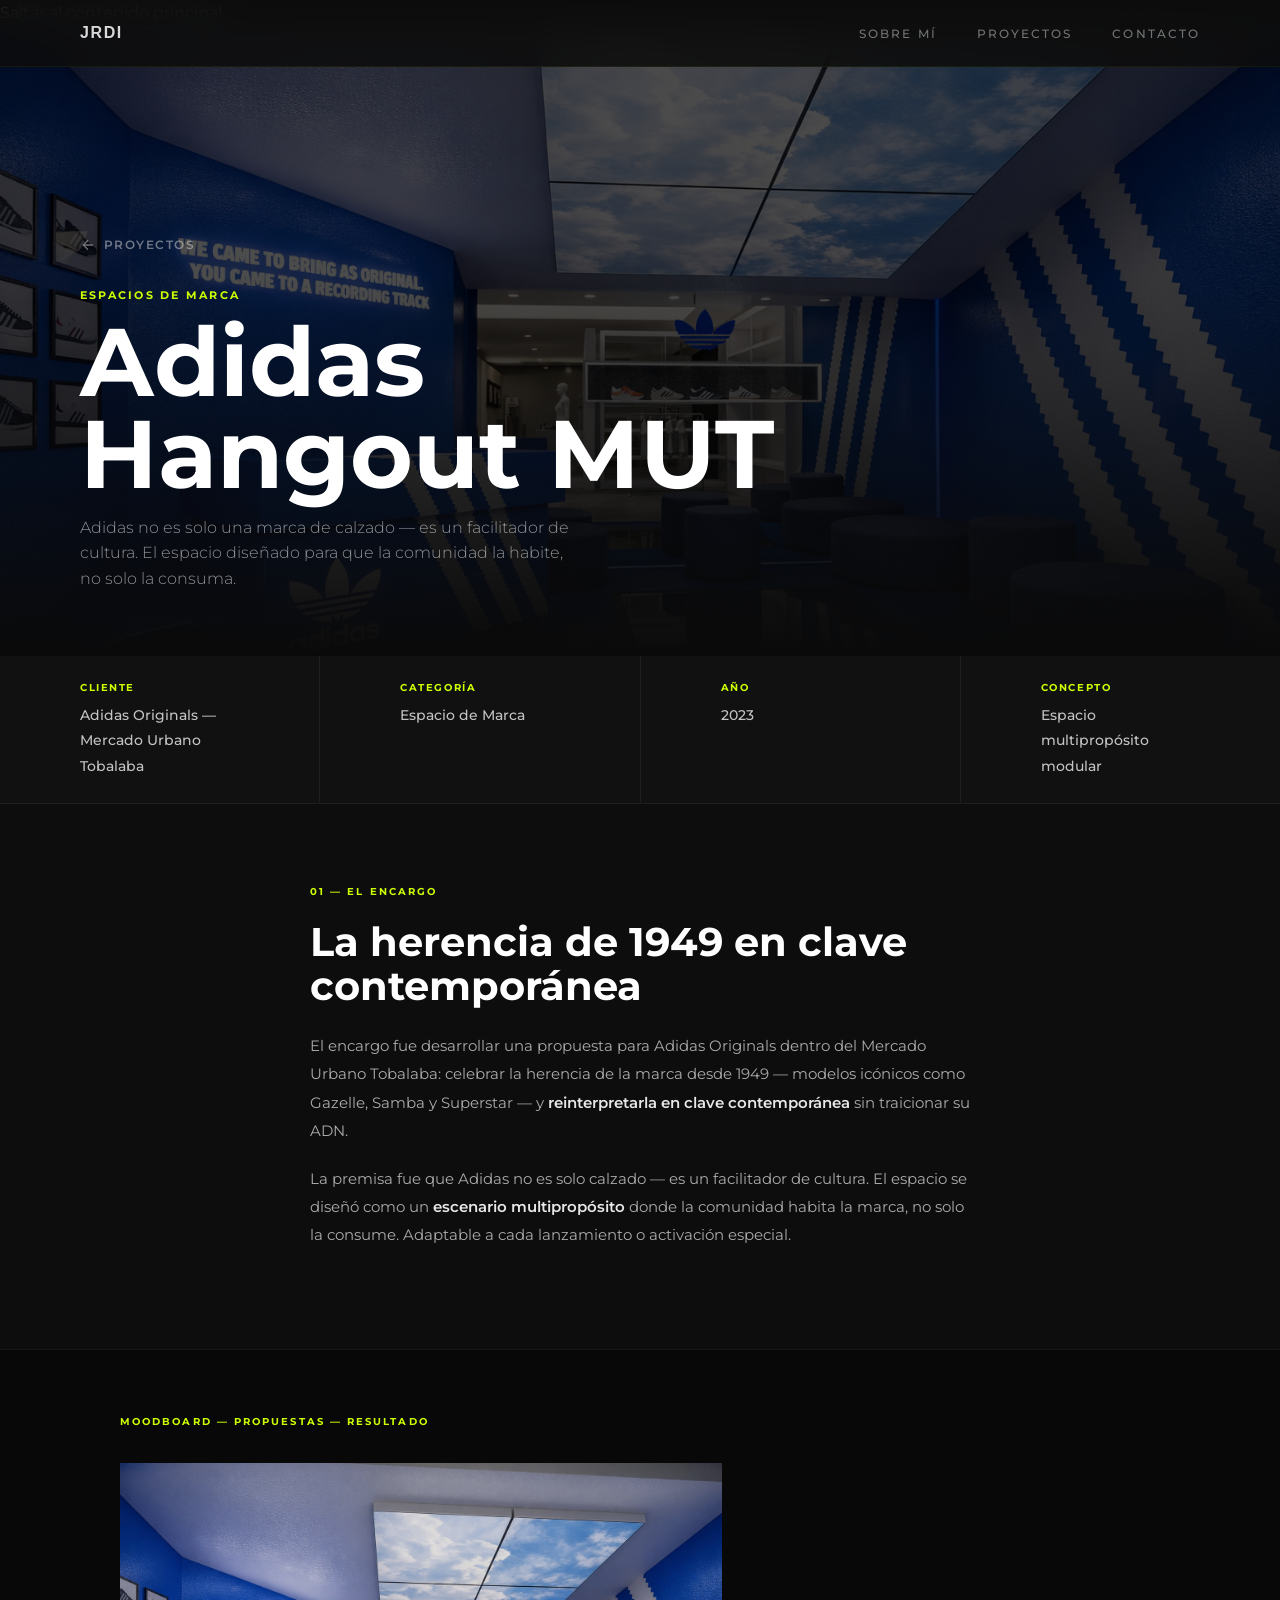
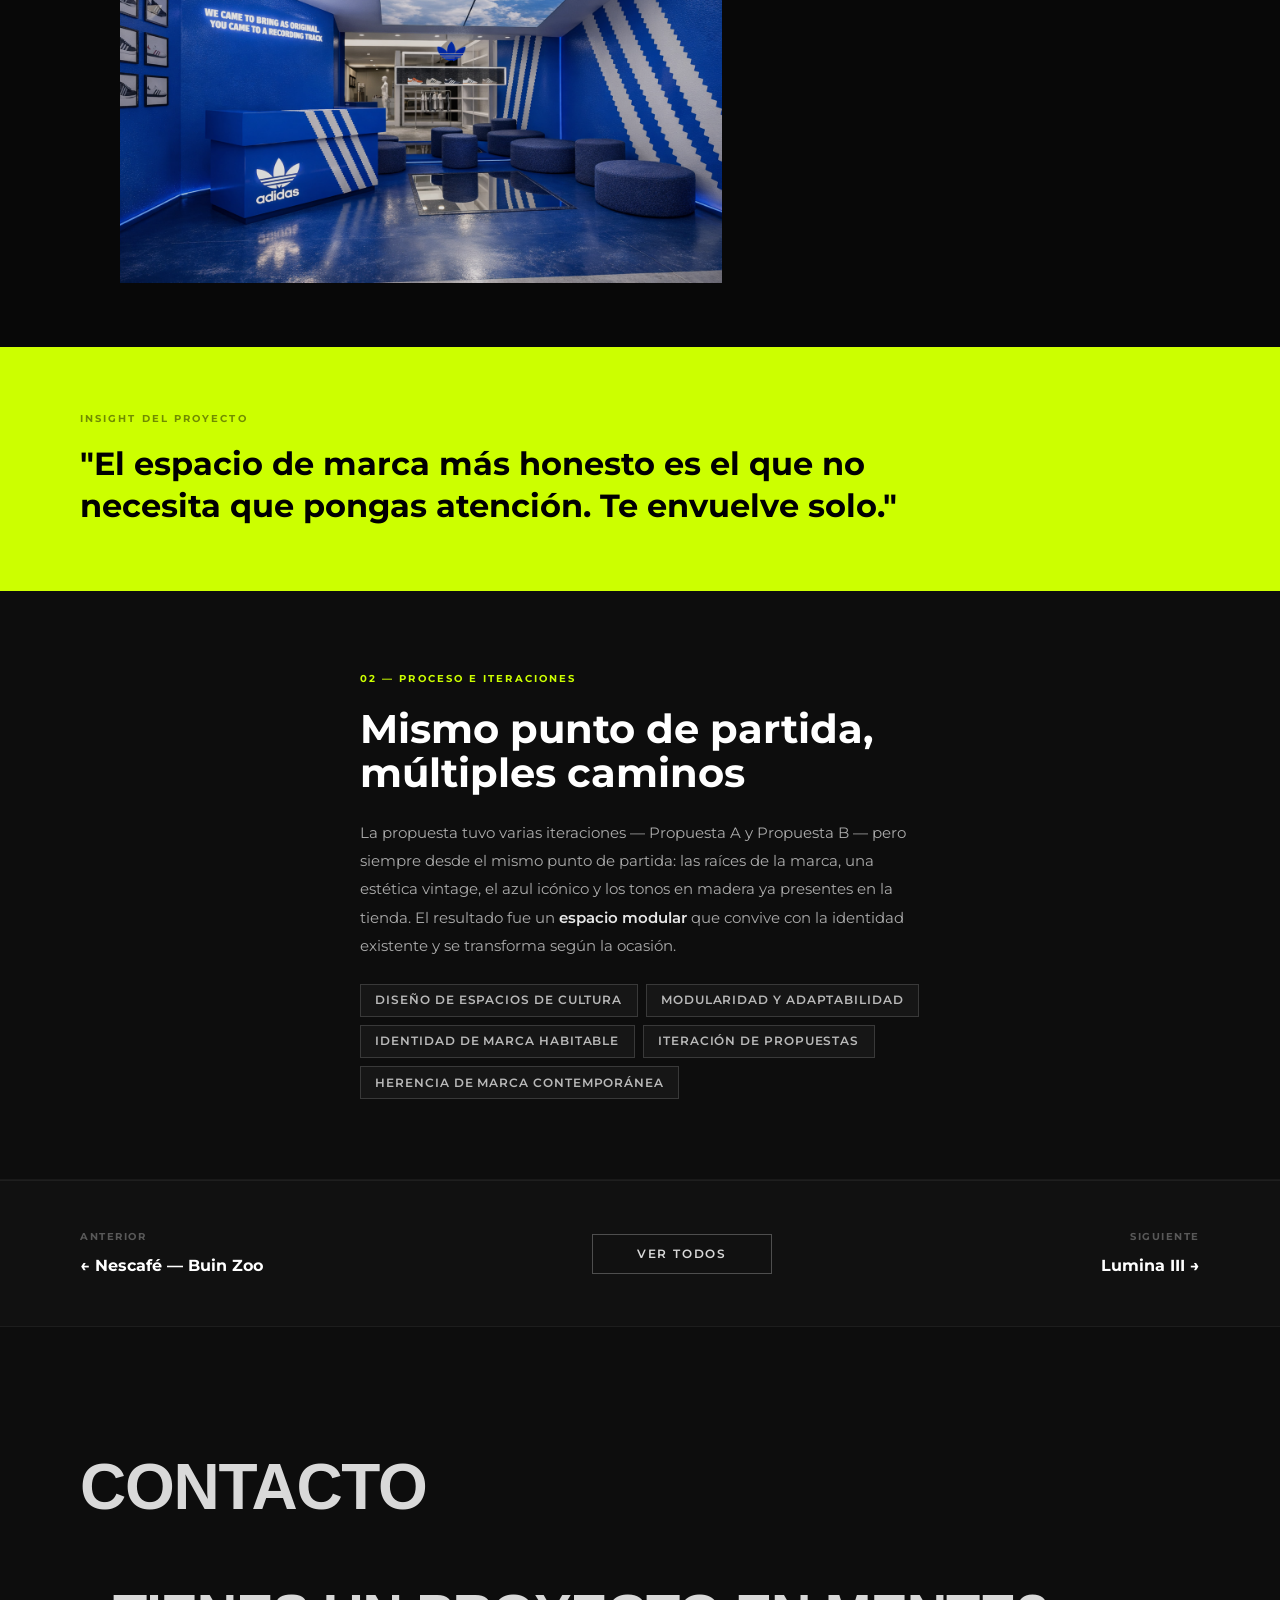
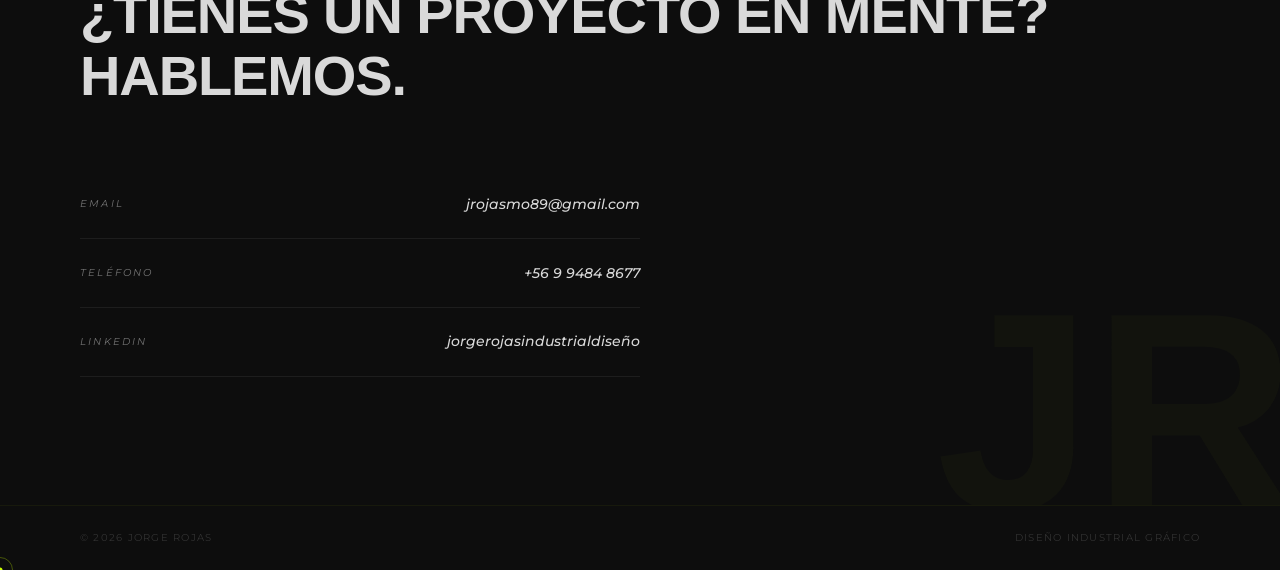
==== adidas-mut.html @ 70685f24 "Add files via upload" ====
<!DOCTYPE html>
<html lang="es">
<head>
  <meta charset="UTF-8" />
  <meta name="viewport" content="width=device-width, initial-scale=1.0" />
  <title>Adidas — Hangout MUT · Jorge Rojas</title>
  <meta name="description" content="Adidas Originals Hangout MUT: escenario multipropósito donde la comunidad habita la marca." />
  <link rel="preconnect" href="https://fonts.googleapis.com" />
  <link rel="preconnect" href="https://fonts.gstatic.com" crossorigin />
  <link href="https://fonts.googleapis.com/css2?family=Montserrat:ital,wght@0,300;0,400;0,500;0,600;0,700;1,300;1,400&display=swap" rel="stylesheet" />
  <link rel="stylesheet" href="style.css" />
  <style>
    .back-link {display:inline-flex;align-items:center;gap:.5rem;font-size:.75rem;font-weight:600;letter-spacing:.12em;text-transform:uppercase;color:rgba(217,217,217,0.5);text-decoration:none;transition:color .2s;}
    .back-link:hover{color:var(--neon);}
    .back-link svg{width:16px;height:16px;}
    .proj-hero{position:relative;min-height:70vh;display:flex;align-items:flex-end;overflow:hidden;background:#0a0a0a;}
    .proj-hero__bg{position:absolute;inset:0;background-image:url('img/adidas-mut.jpg');background-size:cover;background-position:center 35%;filter:brightness(.3);transform:scale(1.05);transition:transform 8s ease;}
    .proj-hero:hover .proj-hero__bg{transform:scale(1);}
    .proj-hero__overlay{position:absolute;inset:0;background:linear-gradient(to top,#0a0a0a 0%,transparent 60%);}
    .proj-hero__content{position:relative;z-index:2;padding:4rem var(--pad-x,1.5rem);max-width:900px;}
    .proj-hero__cat{font-size:.7rem;font-weight:700;letter-spacing:.2em;text-transform:uppercase;color:var(--neon);margin-bottom:.75rem;display:block;}
    .proj-hero__title{font-size:clamp(2.5rem,8vw,6rem);font-weight:700;line-height:.95;color:#fff;margin:0 0 1rem;}
    .proj-hero__sub{font-size:1rem;color:rgba(255,255,255,.55);font-weight:300;max-width:500px;line-height:1.6;}
    .proj-meta{background:#111;border-bottom:1px solid rgba(255,255,255,.06);}
    .proj-meta__inner{display:flex;flex-wrap:wrap;}
    .proj-meta__item{flex:1 1 160px;padding:1.5rem var(--pad-x,1.5rem);border-right:1px solid rgba(255,255,255,.06);}
    .proj-meta__item:last-child{border-right:none;}
    .proj-meta__lbl{font-size:.65rem;font-weight:700;letter-spacing:.15em;text-transform:uppercase;color:var(--neon);display:block;margin-bottom:.35rem;}
    .proj-meta__val{font-size:.85rem;color:rgba(255,255,255,.75);font-weight:500;}
    .proj-section{padding:5rem 0;border-bottom:1px solid rgba(255,255,255,.05);}
    .proj-section:last-child{border-bottom:none;}
    .proj-section__inner{max-width:1200px;margin:0 auto;padding:0 var(--pad-x,1.5rem);}
    .proj-section--split .proj-section__inner{display:grid;grid-template-columns:1fr 1fr;gap:4rem;align-items:start;}
    @media(max-width:768px){.proj-section--split .proj-section__inner{grid-template-columns:1fr;gap:2rem;}}
    .proj-section__label{font-size:.65rem;font-weight:700;letter-spacing:.2em;text-transform:uppercase;color:var(--neon);margin-bottom:1.25rem;display:block;}
    .proj-section__heading{font-size:clamp(1.5rem,4vw,2.5rem);font-weight:700;color:#fff;line-height:1.1;margin:0 0 1.5rem;}
    .proj-section__text{font-size:.95rem;color:rgba(255,255,255,.65);line-height:1.85;margin-bottom:1.25rem;}
    .proj-section__text strong{color:rgba(255,255,255,.9);font-weight:600;}
    .proj-gallery{padding:4rem 0;background:#080808;}
    .proj-gallery__inner{max-width:1200px;margin:0 auto;padding:0 var(--pad-x,1.5rem);}
    .gallery-grid{display:grid;grid-template-columns:repeat(12,1fr);gap:.75rem;margin-top:2rem;}
    .gallery-item{overflow:hidden;background:#111;}
    .gallery-item img{width:100%;height:100%;object-fit:cover;display:block;transition:transform .5s ease,filter .5s ease;filter:brightness(.88);}
    .gallery-item:hover img{transform:scale(1.04);filter:brightness(1);}
    .gallery-item--main{grid-column:span 7;min-height:420px;}
    .gallery-item--side{grid-column:span 5;min-height:420px;}
    .gallery-item--wide{grid-column:span 4;min-height:240px;}
    .gallery-item--med{grid-column:span 4;min-height:240px;}
    .gallery-item--sm{grid-column:span 4;min-height:240px;}
    @media(max-width:768px){.gallery-item--main,.gallery-item--side,.gallery-item--wide,.gallery-item--med,.gallery-item--sm{grid-column:span 12;min-height:220px;}}
    .caso-highlight{background:var(--neon);padding:4rem var(--pad-x,1.5rem);}
    .caso-highlight__inner{max-width:1200px;margin:0 auto;}
    .caso-highlight__label{font-size:.65rem;font-weight:700;letter-spacing:.2em;text-transform:uppercase;color:rgba(0,0,0,.45);margin-bottom:1rem;display:block;}
    .caso-highlight__quote{font-size:clamp(1.2rem,3vw,2rem);font-weight:700;color:#000;line-height:1.3;max-width:820px;margin:0;}
    .tools-grid{display:grid;grid-template-columns:repeat(auto-fit,minmax(200px,1fr));gap:1rem;margin-top:1.5rem;}
    .tool-item{display:flex;align-items:flex-start;gap:.75rem;padding:1rem;background:rgba(255,255,255,.03);border:1px solid rgba(255,255,255,.06);}
    .tool-item__dot{width:6px;height:6px;background:var(--neon);border-radius:50%;margin-top:.45rem;flex-shrink:0;}
    .tool-item__name{font-size:.8rem;font-weight:600;color:rgba(255,255,255,.8);margin-bottom:.2rem;}
    .tool-item__detail{font-size:.75rem;color:rgba(255,255,255,.4);}
    .learning-tags{display:flex;flex-wrap:wrap;gap:.5rem;margin-top:1.5rem;}
    .learning-tag{font-size:.72rem;font-weight:600;letter-spacing:.08em;text-transform:uppercase;padding:.4rem .9rem;border:1px solid rgba(255,255,255,.15);color:rgba(255,255,255,.7);background:rgba(255,255,255,.04);}
    .proj-nav{background:#111;border-top:1px solid rgba(255,255,255,.06);padding:3rem var(--pad-x,1.5rem);}
    .proj-nav__inner{max-width:1200px;margin:0 auto;display:flex;justify-content:space-between;align-items:center;flex-wrap:wrap;gap:1rem;}
    .proj-nav__label{font-size:.65rem;font-weight:700;letter-spacing:.15em;text-transform:uppercase;color:rgba(255,255,255,.3);margin-bottom:.4rem;display:block;}
    .proj-nav__link{font-size:1rem;font-weight:700;color:#fff;text-decoration:none;transition:color .2s;}
    .proj-nav__link:hover{color:var(--neon);}
    .reveal{opacity:0;transform:translateY(24px);transition:opacity .6s ease,transform .6s ease;}
    .reveal.visible{opacity:1;transform:none;}
  </style>
</head>
<body>
  <a class="skip-link" href="#main-content">Saltar al contenido principal</a>
  <nav class="nav" aria-label="Navegación principal">
    <a href="index.html" class="nav__logo" aria-label="Jorge Rojas — Inicio">JRDI</a>
    <ul class="nav__links" role="list">
      <li><a href="index.html#sobre">Sobre mí</a></li>
      <li><a href="index.html#proyectos">Proyectos</a></li>
      <li><a href="index.html#contacto">Contacto</a></li>
    </ul>
    <button class="nav__hamburger" aria-label="Abrir menú" aria-expanded="false" aria-controls="mobileMenu">
      <span aria-hidden="true"></span><span aria-hidden="true"></span><span aria-hidden="true"></span>
    </button>
  </nav>
  <div class="mobile-menu" id="mobileMenu" role="dialog" aria-label="Menú móvil" aria-hidden="true">
    <ul role="list">
      <li><a href="index.html#sobre">Sobre mí</a></li>
      <li><a href="index.html#proyectos">Proyectos</a></li>
      <li><a href="index.html#contacto">Contacto</a></li>
    </ul>
  </div>
  <main id="main-content">
    <section class="proj-hero" aria-label="Encabezado del proyecto">
      <div class="proj-hero__bg" aria-hidden="true"></div>
      <div class="proj-hero__overlay" aria-hidden="true"></div>
      <div class="proj-hero__content">
        <a href="index.html#proyectos" class="back-link" style="margin-bottom:2rem;display:inline-flex;">
          <svg viewBox="0 0 24 24" fill="none" stroke="currentColor" stroke-width="2"><path d="M19 12H5M12 5l-7 7 7 7"/></svg>
          Proyectos
        </a>
        <span class="proj-hero__cat">Espacios de Marca</span>
        <h1 class="proj-hero__title">Adidas<br/>Hangout MUT</h1>
        <p class="proj-hero__sub">Adidas no es solo una marca de calzado — es un facilitador de cultura. El espacio diseñado para que la comunidad la habite, no solo la consuma.</p>
      </div>
    </section>
    <div class="proj-meta" role="complementary">
      <div class="proj-meta__inner">
        <div class="proj-meta__item"><span class="proj-meta__lbl">Cliente</span><span class="proj-meta__val">Adidas Originals — Mercado Urbano Tobalaba</span></div>
        <div class="proj-meta__item"><span class="proj-meta__lbl">Categoría</span><span class="proj-meta__val">Espacio de Marca</span></div>
        <div class="proj-meta__item"><span class="proj-meta__lbl">Año</span><span class="proj-meta__val">2023</span></div>
        <div class="proj-meta__item"><span class="proj-meta__lbl">Concepto</span><span class="proj-meta__val">Espacio multipropósito modular</span></div>
      </div>
    </div>
    
  <section class="proj-section">
    <div class="proj-section__inner" style="max-width:820px">
      <span class="proj-section__label reveal">01 — El encargo</span>
      <h2 class="proj-section__heading reveal">La herencia de 1949 en clave contemporánea</h2>
      <p class="proj-section__text reveal">El encargo fue desarrollar una propuesta para Adidas Originals dentro del Mercado Urbano Tobalaba: celebrar la herencia de la marca desde 1949 — modelos icónicos como Gazelle, Samba y Superstar — y <strong>reinterpretarla en clave contemporánea</strong> sin traicionar su ADN.</p>
      <p class="proj-section__text reveal">La premisa fue que Adidas no es solo calzado — es un facilitador de cultura. El espacio se diseñó como un <strong>escenario multipropósito</strong> donde la comunidad habita la marca, no solo la consume. Adaptable a cada lanzamiento o activación especial.</p>
    </div>
  </section>
  <div class="proj-gallery">
    <div class="proj-gallery__inner">
      <span class="proj-section__label reveal">Moodboard — Propuestas — Resultado</span>
      <div class="gallery-grid">
        <div class="gallery-item gallery-item--main reveal"><img src="img/adidas-mut.jpg" alt="Adidas Hangout MUT terminado" loading="lazy"/></div>
        <div class="gallery-item gallery-item--side reveal"><img src="img/adidas-mut-2.jpg" alt="Propuesta A Adidas MUT" loading="lazy" onerror="this.closest('.gallery-item').style.display='none'"/></div>
        <div class="gallery-item gallery-item--wide reveal"><img src="img/adidas-mut-3.jpg" alt="Moodboard Adidas Originals 1949" loading="lazy" onerror="this.closest('.gallery-item').style.display='none'"/></div>
        <div class="gallery-item gallery-item--med reveal"><img src="img/adidas-mut-4.jpg" alt="Propuesta B Adidas MUT" loading="lazy" onerror="this.closest('.gallery-item').style.display='none'"/></div>
        <div class="gallery-item gallery-item--sm reveal"><img src="img/adidas-mut-5.jpg" alt="Detalle espacio Adidas MUT" loading="lazy" onerror="this.closest('.gallery-item').style.display='none'"/></div>
      </div>
    </div>
  </div>
  <div class="caso-highlight">
    <div class="caso-highlight__inner">
      <span class="caso-highlight__label">Insight del proyecto</span>
      <p class="caso-highlight__quote">"El espacio de marca más honesto es el que no necesita que pongas atención. Te envuelve solo."</p>
    </div>
  </div>
  <section class="proj-section">
    <div class="proj-section__inner" style="max-width:720px">
      <span class="proj-section__label reveal">02 — Proceso e iteraciones</span>
      <h2 class="proj-section__heading reveal">Mismo punto de partida, múltiples caminos</h2>
      <p class="proj-section__text reveal">La propuesta tuvo varias iteraciones — Propuesta A y Propuesta B — pero siempre desde el mismo punto de partida: las raíces de la marca, una estética vintage, el azul icónico y los tonos en madera ya presentes en la tienda. El resultado fue un <strong>espacio modular</strong> que convive con la identidad existente y se transforma según la ocasión.</p>
      <div class="learning-tags reveal" style="margin-top:1.5rem">
        <span class="learning-tag">Diseño de espacios de cultura</span>
        <span class="learning-tag">Modularidad y adaptabilidad</span>
        <span class="learning-tag">Identidad de marca habitable</span>
        <span class="learning-tag">Iteración de propuestas</span>
        <span class="learning-tag">Herencia de marca contemporánea</span>
      </div>
    </div>
  </section>
  
    <nav class="proj-nav" aria-label="Navegación entre proyectos">
      <div class="proj-nav__inner">
        <div><span class="proj-nav__label">Anterior</span><a href="nescafe.html" class="proj-nav__link">← Nescafé — Buin Zoo</a></div>
        <a href="index.html#proyectos" class="btn btn--outline" style="font-size:.75rem;padding:.6rem 1.4rem;letter-spacing:.15em">Ver todos</a>
        <div style="text-align:right"><span class="proj-nav__label">Siguiente</span><a href="lumina.html" class="proj-nav__link">Lumina III →</a></div>
      </div>
    </nav>
    <section class="contacto" id="contacto" aria-labelledby="contacto-titulo">
      <div class="container">
        <div class="section-header"><h2 class="section-title" id="contacto-titulo">Contacto</h2></div>
        <p class="contacto__invite reveal">¿Tienes un proyecto en mente?<br/>Hablemos.</p>
        <address class="contacto__links">
          <a href="mailto:jrojasmo89@gmail.com" class="contacto__link reveal"><span class="contacto__lbl">Email</span><span class="contacto__val">jrojasmo89@gmail.com</span></a>
          <a href="tel:+56994848677" class="contacto__link reveal"><span class="contacto__lbl">Teléfono</span><span class="contacto__val">+56 9 9484 8677</span></a>
          <a href="https://linkedin.com/in/jorgerojasindustrialdisenio" target="_blank" rel="noopener noreferrer" class="contacto__link reveal"><span class="contacto__lbl">LinkedIn</span><span class="contacto__val">jorgerojasindustrialdiseño</span></a>
        </address>
      </div>
      <div class="contacto__bg" aria-hidden="true">JR</div>
    </section>
  </main>
  <footer class="footer" role="contentinfo">
    <div class="container footer__inner"><span>© 2026 Jorge Rojas</span><span>Diseño Industrial Gráfico</span></div>
  </footer>
  <script src="main.js"></script>
  <script>
    const reveals = document.querySelectorAll('.reveal');
    const obs = new IntersectionObserver((entries) => {
      entries.forEach((e,i) => { if(e.isIntersecting){ setTimeout(()=>e.target.classList.add('visible'),i*60); obs.unobserve(e.target); } });
    }, {threshold:0.1});
    reveals.forEach(el=>obs.observe(el));
  </script>
</body>
</html>
---- style.css ----
@import url('https://fonts.googleapis.com/css2?family=Montserrat:ital,wght@0,300;0,400;0,500;0,600;0,700;1,300;1,400&display=swap');

:root {
  --negro:    #0d0d0d;
  --negro-2:  #141414;
  --negro-3:  #1a1a1a;
  --neon:     #CCFF00;
  --gris:     #D9D9D9;
  --gris-dim: rgba(217,217,217,0.5);
  --gris-off: rgba(217,217,217,0.08);
  --font-display: 'Clash Display', sans-serif;
  --font-script:  'Southera', cursive;
  --font-body:    'Montserrat', sans-serif;
  --max-w: 1280px;
  --pad-x: 80px;
  --ease:  cubic-bezier(0.16, 1, 0.3, 1);
}

*, *::before, *::after { box-sizing: border-box; margin: 0; padding: 0; }
html { scroll-behavior: smooth; }
body {
  background-color: var(--negro);
  background-image: url('img/bg-texture.png');
  background-attachment: fixed;
  background-size: cover;
  background-position: center;
  color: var(--gris);
  font-family: var(--font-body);
  overflow-x: hidden;
  line-height: 1.6;
}
a { color: inherit; text-decoration: none; }
ul { list-style: none; }
img { display: block; width: 100%; height: 100%; object-fit: cover; }

.neon { color: var(--neon); }

.container {
  max-width: var(--max-w);
  margin: 0 auto;
  padding: 0 var(--pad-x);
}

.section-title {
  font-family: var(--font-display);
  font-size: clamp(2.5rem, 5vw, 4rem);
  font-weight: 700;
  text-transform: uppercase;
  letter-spacing: -0.02em;
  line-height: 1;
  color: var(--gris);
}

.tag-num {
  display: block;
  font-size: 0.7rem;
  font-weight: 600;
  letter-spacing: 0.25em;
  text-transform: uppercase;
  color: var(--neon);
  margin-bottom: 0.75rem;
}

.section-header { margin-bottom: 4rem; }

/* =============================================
   NAV
============================================= */
.nav {
  position: fixed;
  top: 0; left: 0;
  width: 100%;
  z-index: 200;
  display: flex;
  align-items: center;
  justify-content: space-between;
  padding: 1.25rem var(--pad-x);
  background: rgba(13,13,13,0.88);
  backdrop-filter: blur(16px);
  border-bottom: 1px solid rgba(204,255,0,0.06);
}

.nav__logo {
  font-family: var(--font-display);
  font-size: 1rem;
  font-weight: 700;
  color: var(--gris);
  letter-spacing: 0.1em;
}

.nav__links {
  display: flex;
  gap: 2.5rem;
}

.nav__links a {
  font-size: 0.72rem;
  font-weight: 500;
  letter-spacing: 0.18em;
  text-transform: uppercase;
  color: var(--gris-dim);
  position: relative;
  transition: color 0.3s ease;
}

.nav__links a::after {
  content: '';
  position: absolute;
  bottom: -3px; left: 0;
  width: 0; height: 1px;
  background: var(--neon);
  transition: width 0.35s var(--ease);
}

.nav__links a:hover,
.nav__links a.active { color: var(--neon); }
.nav__links a:hover::after,
.nav__links a.active::after { width: 100%; }

.nav__hamburger {
  display: none;
  flex-direction: column;
  gap: 5px;
  background: none;
  border: none;
  cursor: pointer;
  padding: 4px;
}

.nav__hamburger span {
  display: block;
  width: 22px;
  height: 1.5px;
  background: var(--gris);
  transition: all 0.3s ease;
}

.nav__hamburger.open span:nth-child(1) { transform: rotate(45deg) translate(4.5px, 4.5px); }
.nav__hamburger.open span:nth-child(2) { opacity: 0; }
.nav__hamburger.open span:nth-child(3) { transform: rotate(-45deg) translate(4.5px, -4.5px); }

/* Mobile menu */
.mobile-menu {
  display: none;
  position: fixed;
  top: 56px; left: 0;
  width: 100%;
  background: rgba(13,13,13,0.97);
  z-index: 190;
  padding: 2rem var(--pad-x);
  border-bottom: 1px solid var(--gris-off);
  transform: translateY(-100%);
  opacity: 0;
  transition: transform 0.4s var(--ease), opacity 0.4s ease;
}

.mobile-menu.open {
  transform: translateY(0);
  opacity: 1;
}

.mobile-menu ul { display: flex; flex-direction: column; gap: 1.5rem; }
.mobile-menu a {
  font-size: 1.5rem;
  font-family: var(--font-display);
  font-weight: 700;
  text-transform: uppercase;
  letter-spacing: 0.05em;
  color: var(--gris);
  transition: color 0.2s ease;
}
.mobile-menu a:hover { color: var(--neon); }

/* =============================================
   HERO
============================================= */
.hero {
  position: relative;
  width: 100%;
  min-height: 100vh;
  display: flex;
  align-items: flex-end;
  overflow: hidden;
  background: var(--negro);
}

.hero__photo {
  position: absolute;
  top: 0; right: 0;
  width: 55%;
  height: 100%;
  z-index: 1;
}

.hero__photo img {
  width: 100%; height: 100%;
  object-fit: cover;
  object-position: center top;
  filter: grayscale(100%);
}

.hero__photo-overlay {
  position: absolute;
  top: 0; left: 0;
  width: 100%; height: 100%;
  z-index: 2;
  background:
    linear-gradient(to right, var(--negro) 28%, rgba(13,13,13,0.4) 65%, transparent 100%),
    linear-gradient(to top, var(--negro) 0%, transparent 35%);
}

.hero__content {
  position: relative;
  z-index: 3;
  width: 100%;
  padding: 140px var(--pad-x) 8rem;
}

.hero__titles { display: flex; flex-direction: column; gap: 0; margin-bottom: 3rem; }

.hero__line {
  font-family: var(--font-display);
  font-weight: 700;
  text-transform: uppercase;
  letter-spacing: -0.03em;
  line-height: 0.92;
  display: block;
}

.hero__line--neon {
  font-size: clamp(4.5rem, 12vw, 12rem);
  color: var(--neon);
  animation: fadeUp 0.9s var(--ease) 0.1s both;
}

.hero__line--gray {
  font-size: clamp(3rem, 8vw, 8rem);
  color: var(--gris);
  font-weight: 400;
  margin-bottom: 1.5rem;
  animation: fadeUp 0.9s var(--ease) 0.25s both;
}

.hero__cluster {
  display: flex;
  align-items: baseline;
  gap: 1.5rem;
  flex-wrap: wrap;
  animation: fadeUp 0.9s var(--ease) 0.4s both;
}

.hero__cluster--bottom { margin-top: 0.4rem; animation-delay: 0.5s; }

.hero__tag { line-height: 1; }
.hero__tag--sm  { font-family: var(--font-body); font-size: clamp(0.85rem, 1.4vw, 1.2rem); font-weight: 500; color: var(--gris); }
.hero__tag--lg  { font-family: var(--font-display); font-size: clamp(2.5rem, 5.5vw, 5.5rem); font-weight: 700; text-transform: uppercase; letter-spacing: -0.03em; }
.hero__tag--neon { color: var(--neon); }
.hero__tag--italic { font-family: var(--font-body); font-size: clamp(0.85rem, 1.4vw, 1.2rem); font-style: italic; font-weight: 300; color: var(--gris-dim); }
.hero__tag--md  { font-family: var(--font-body); font-size: clamp(0.85rem, 1.4vw, 1.2rem); font-weight: 400; color: var(--gris); }

.hero__actions {
  display: flex;
  gap: 1rem;
  margin-top: 3rem;
  animation: fadeUp 0.9s var(--ease) 0.65s both;
}

.btn {
  display: inline-flex;
  align-items: center;
  justify-content: center;
  padding: 0.9rem 2.5rem;
  font-family: var(--font-body);
  font-size: 0.72rem;
  font-weight: 600;
  letter-spacing: 0.2em;
  text-transform: uppercase;
  transition: all 0.3s var(--ease);
  min-width: 180px;
  cursor: pointer;
}

.btn--fill { background: var(--neon); color: var(--negro); border: 1px solid var(--neon); }
.btn--fill:hover { background: transparent; color: var(--neon); }
.btn--outline { background: transparent; color: var(--gris); border: 1px solid rgba(217,217,217,0.3); }
.btn--outline:hover { border-color: var(--neon); color: var(--neon); }

.hero__bio {
  position: absolute;
  bottom: 3rem; right: var(--pad-x);
  z-index: 3;
  text-align: right;
  font-size: 0.78rem;
  line-height: 1.7;
  color: var(--gris-dim);
  max-width: 210px;
  animation: fadeIn 1.2s var(--ease) 1s both;
}

.hero__bio strong { color: var(--neon); font-weight: 600; }

/* =============================================
   SOBRE MÍ
============================================= */
.sobre {
  padding: 8rem 0;
  border-top: 1px solid var(--gris-off);
}

/* Fila 50/50 */
.sobre__row {
  display: grid;
  grid-template-columns: 1fr 1fr;
  gap: 6rem;
  align-items: start;
}

.sobre__divider {
  height: 1px;
  background: var(--gris-off);
  margin: 5rem 0;
}

.sobre__heading {
  font-family: var(--font-display);
  font-size: clamp(1.6rem, 2.5vw, 2.2rem);
  font-weight: 700;
  text-transform: uppercase;
  letter-spacing: -0.01em;
  color: var(--gris);
  margin-bottom: 2rem;
  line-height: 1.05;
}

.sobre__text {
  font-size: 0.88rem;
  color: var(--gris-dim);
  line-height: 2;
  margin-bottom: 1rem;
}

.sobre__text strong { color: var(--gris); font-weight: 600; }

/* Exp list */
.exp-list { display: flex; flex-direction: column; }

.exp-item {
  display: flex;
  flex-direction: column;
  gap: 0.3rem;
  padding: 1.1rem 0;
  border-bottom: 1px solid var(--gris-off);
}

.exp-item:first-child { border-top: 1px solid var(--gris-off); }

.exp-period {
  font-size: 0.65rem;
  letter-spacing: 0.2em;
  text-transform: uppercase;
  color: var(--neon);
  font-weight: 600;
}

.exp-role {
  font-size: 0.9rem;
  color: var(--gris);
  font-weight: 500;
}

/* Steps */
.steps { display: flex; flex-direction: column; gap: 2px; }

.steps__row {
  display: flex;
  gap: 2px;
}

.step {
  flex: 1;
  display: flex;
  flex-direction: column;
  align-items: center;
  justify-content: center;
  gap: 0.5rem;
  padding: 1.5rem 1rem;
  border: 1px solid rgba(204,255,0,0.1);
  background: rgba(13,13,13,0.6);
  transition: border-color 0.3s ease, background 0.3s ease;
}

.step:hover { border-color: var(--neon); background: rgba(204,255,0,0.04); }

.step__num {
  font-family: var(--font-display);
  font-size: 2rem;
  font-weight: 700;
  color: var(--neon);
  line-height: 1;
}

.step__lbl {
  font-size: 0.6rem;
  letter-spacing: 0.18em;
  text-transform: uppercase;
  color: var(--gris-dim);
}

/* =============================================
   PROYECTOS
============================================= */
.proyectos {
  padding: 8rem 0 0;
  border-top: 1px solid var(--gris-off);
}

.cat-block {
  margin-top: 4rem;
  padding-bottom: 5rem;
  border-bottom: 1px solid rgba(255,255,255,0.03);
}

.cat-block--last { border-bottom: none; padding-bottom: 8rem; }

.cat-label { margin-bottom: 2rem; }

.cat-num {
  display: block;
  font-size: 0.62rem;
  letter-spacing: 0.25em;
  text-transform: uppercase;
  color: rgba(204,255,0,0.3);
  margin-bottom: 0.4rem;
}

.cat-title {
  font-family: var(--font-display);
  font-size: clamp(1.4rem, 2.5vw, 2.2rem);
  font-weight: 700;
  text-transform: uppercase;
  letter-spacing: -0.01em;
  color: var(--gris);
  margin-bottom: 0.5rem;
}

.cat-desc {
  font-size: 0.82rem;
  color: var(--gris-dim);
  max-width: 460px;
  line-height: 1.7;
}

/* Grillas full width con márgenes */
.proj-grid {
  display: grid;
  gap: 2px;
  padding: 0 var(--pad-x);
  max-width: var(--max-w);
  margin: 0 auto;
}

.proj-grid--3 { grid-template-columns: repeat(3, 1fr); }
.proj-grid--2 { grid-template-columns: repeat(2, 1fr); }

.proj-card {
  background: var(--negro-3);
  overflow: hidden;
  cursor: pointer;
  transition: background 0.3s ease;
}

.proj-card a {
  display: block;
  color: inherit;
  text-decoration: none;
}

.proj-card:hover { background: #202020; }
.proj-card:hover .proj-img img { transform: scale(1.05); }

.proj-img {
  width: 100%;
  aspect-ratio: 4/3;
  overflow: hidden;
  background: #1e1e1e;
  position: relative;
}

.proj-img--tall { aspect-ratio: 3/4; }

.proj-img img { transition: transform 0.7s var(--ease); }

.proj-img.no-img::after {
  content: '';
  position: absolute; inset: 0;
  background: linear-gradient(135deg, #181818 0%, #242424 100%);
}

.proj-info { padding: 1.25rem 1.5rem 1.75rem; }

.proj-marca {
  display: block;
  font-family: var(--font-display);
  font-size: 0.95rem;
  font-weight: 700;
  text-transform: uppercase;
  letter-spacing: 0.04em;
  color: var(--neon);
  margin-bottom: 0.4rem;
}

.proj-info p {
  font-size: 0.78rem;
  color: var(--gris-dim);
  line-height: 1.65;
}

/* =============================================
   CONTACTO
============================================= */
.contacto {
  position: relative;
  padding: 8rem 0;
  border-top: 1px solid var(--gris-off);
  overflow: hidden;
}

.contacto__invite {
  font-family: var(--font-display);
  font-size: clamp(2rem, 4.5vw, 3.5rem);
  font-weight: 700;
  text-transform: uppercase;
  letter-spacing: -0.02em;
  color: var(--gris);
  line-height: 1.1;
  margin-bottom: 4rem;
}

.contacto__links { display: flex; flex-direction: column; max-width: 560px; }

.contacto__link {
  display: flex;
  justify-content: space-between;
  align-items: center;
  padding: 1.4rem 0;
  border-bottom: 1px solid var(--gris-off);
  gap: 2rem;
  transition: padding-left 0.3s var(--ease);
}

.contacto__link:hover { padding-left: 0.75rem; }
.contacto__link:hover .contacto__val { color: var(--neon); }

.contacto__lbl {
  font-size: 0.62rem;
  letter-spacing: 0.22em;
  text-transform: uppercase;
  color: var(--gris-dim);
  min-width: 65px;
}

.contacto__val {
  font-size: 0.9rem;
  color: var(--gris);
  font-weight: 500;
  transition: color 0.3s ease;
}

.contacto__bg {
  position: absolute;
  bottom: -3rem; right: -1rem;
  font-family: var(--font-display);
  font-size: clamp(10rem, 22vw, 22rem);
  font-weight: 700;
  color: rgba(204,255,0,0.025);
  pointer-events: none;
  user-select: none;
  line-height: 1;
}

/* =============================================
   FOOTER
============================================= */
.footer {
  border-top: 1px solid rgba(204,255,0,0.05);
  padding: 1.5rem 0;
}

.footer__inner {
  display: flex;
  justify-content: space-between;
  align-items: center;
  font-size: 0.65rem;
  letter-spacing: 0.12em;
  text-transform: uppercase;
  color: rgba(217,217,217,0.18);
}

/* =============================================
   ANIMACIONES
============================================= */
@keyframes fadeUp {
  from { opacity: 0; transform: translateY(28px); }
  to   { opacity: 1; transform: translateY(0); }
}

@keyframes fadeIn {
  from { opacity: 0; }
  to   { opacity: 1; }
}

.reveal {
  opacity: 0;
  transform: translateY(30px);
  transition: opacity 0.8s var(--ease), transform 0.8s var(--ease);
}

.reveal.visible {
  opacity: 1;
  transform: translateY(0);
}
.reveal.visible {
  opacity: 1;
  transform: translateY(0);
}

/* =============================================
   ACCESIBILIDAD — FOCO VISIBLE (WCAG 2.4.7)
============================================= */
/* Resetea el outline por defecto del navegador */
*:focus { outline: none; }

/* Solo muestra foco cuando se navega por teclado (no en click) */
*:focus-visible {
  outline: 2px solid var(--neon);
  outline-offset: 4px;
  border-radius: 2px;
}

/* =============================================
   RESPONSIVE — TABLET (≤1024px)
============================================= */
/* =============================================
   RESPONSIVE — TABLET (≤1024px)
============================================= */
@media (max-width: 1024px) {
  :root { --pad-x: 48px; }

  .sobre__row { gap: 3.5rem; }
  .proj-grid--3 { grid-template-columns: repeat(2, 1fr); }
}

/* =============================================
   RESPONSIVE — MOBILE (≤768px)
============================================= */
@media (max-width: 768px) {
  :root { --pad-x: 24px; }

  /* Nav */
  .nav { padding: 1rem var(--pad-x); }
  .nav__links { display: none; }
  .nav__hamburger { display: flex; }
  .mobile-menu { display: block; }

  /* Hero */
  .hero__photo { width: 100%; opacity: 0.3; }
  .hero__photo-overlay {
    background: linear-gradient(to top, var(--negro) 25%, rgba(13,13,13,0.6) 100%);
  }

  .hero__content { padding: 120px var(--pad-x) 5rem; }

  .hero__line--neon { font-size: clamp(3.5rem, 16vw, 7rem); }
  .hero__line--gray { font-size: clamp(2.5rem, 11vw, 5rem); }
  .hero__tag--lg    { font-size: clamp(2rem, 9vw, 4rem); }

  .hero__actions { flex-direction: column; gap: 0.75rem; }
  .btn { min-width: 100%; }

  .hero__bio {
    position: static;
    text-align: left;
    margin-top: 2rem;
    max-width: 100%;
    animation: none;
    opacity: 1;
  }

  /* Sobre mí */
  .sobre__row { grid-template-columns: 1fr; gap: 3rem; }
  .sobre__divider { margin: 3rem 0; }

  /* Steps */
  .steps__row { gap: 2px; }
  .step { padding: 1.2rem 0.5rem; }
  .step__num { font-size: 1.5rem; }

  /* Proyectos */
  .proj-grid--3,
  .proj-grid--2 { grid-template-columns: 1fr; }

  .section-header { margin-bottom: 2.5rem; }

  /* Contacto */
  .contacto__link { flex-direction: column; align-items: flex-start; gap: 0.3rem; }
  .contacto__lbl { min-width: auto; }

  /* Footer */
  .footer__inner { flex-direction: column; gap: 0.4rem; text-align: center; }
}

/* =============================================
   RESPONSIVE — SMALL MOBILE (≤400px)
============================================= */
@media (max-width: 400px) {
  .hero__line--neon { font-size: 3rem; }
  .hero__line--gray { font-size: 2.2rem; }
  .sobre__heading   { font-size: 1.4rem; }
}
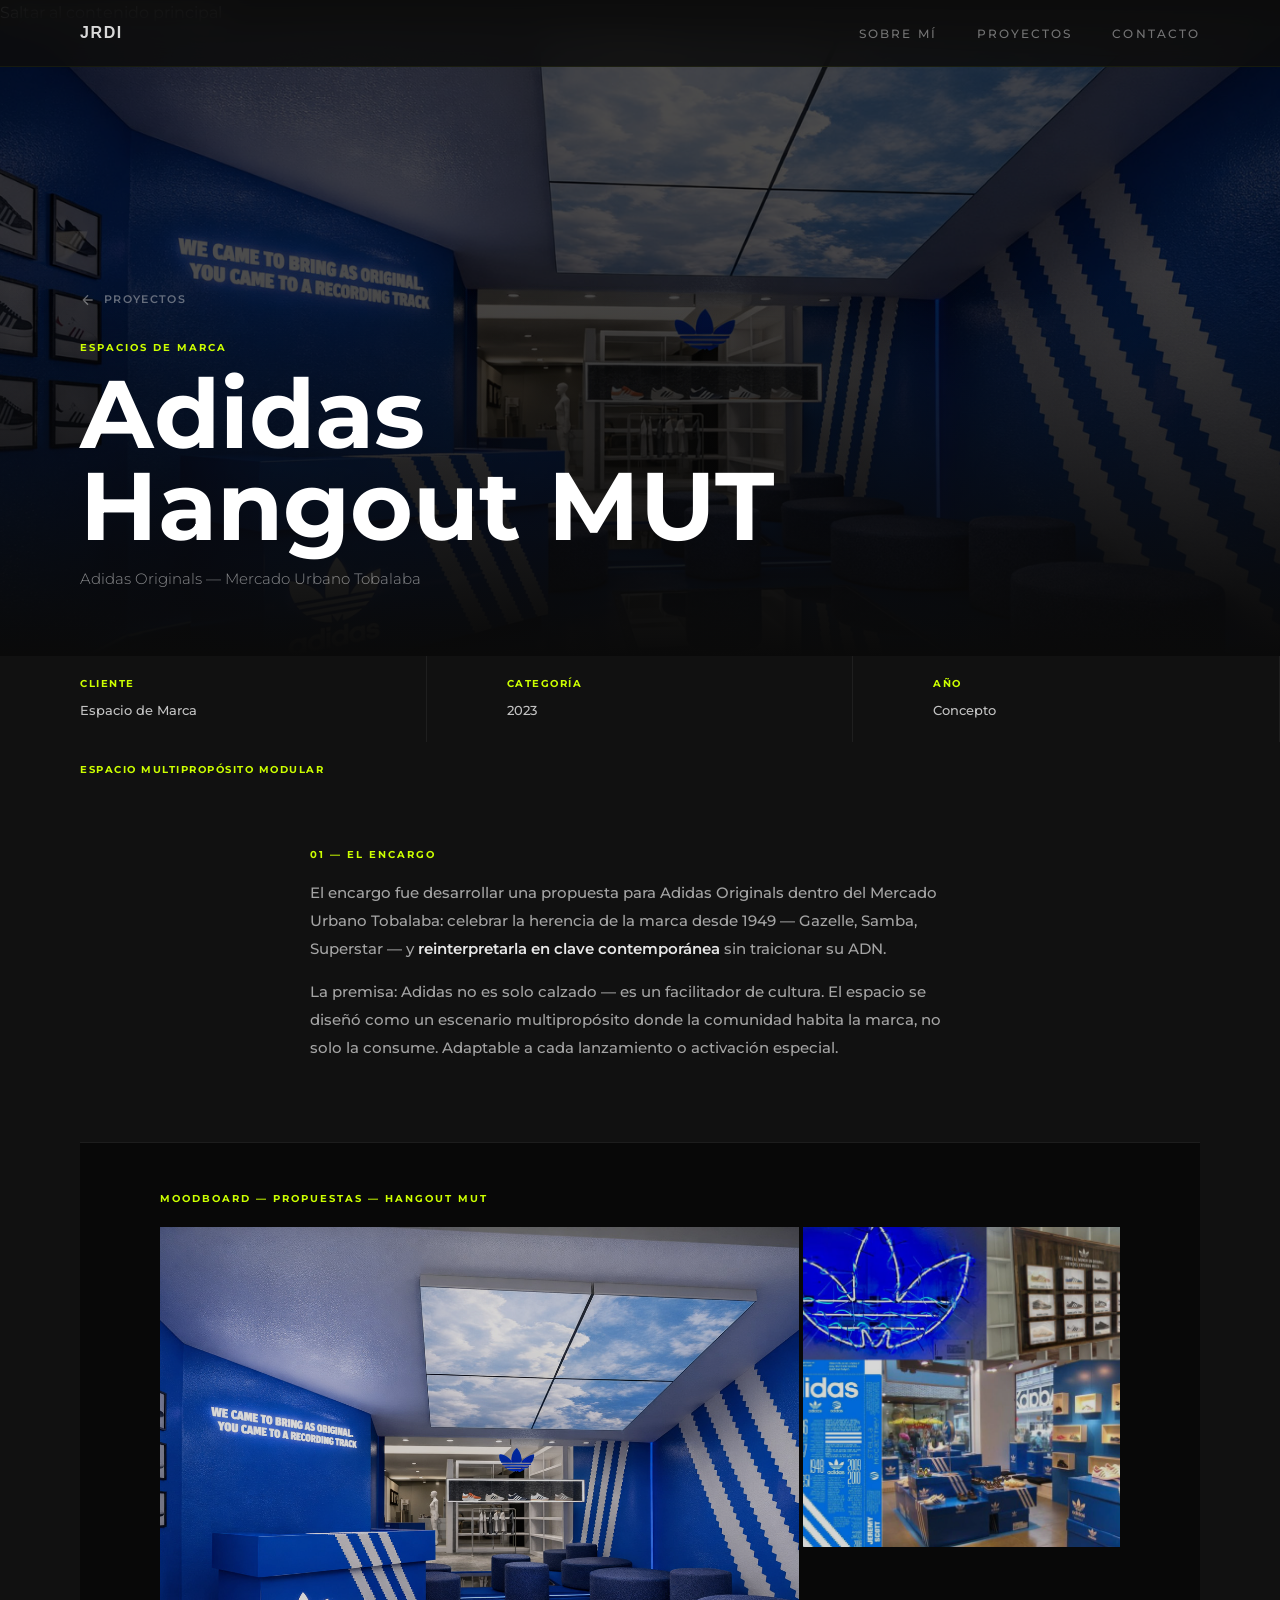
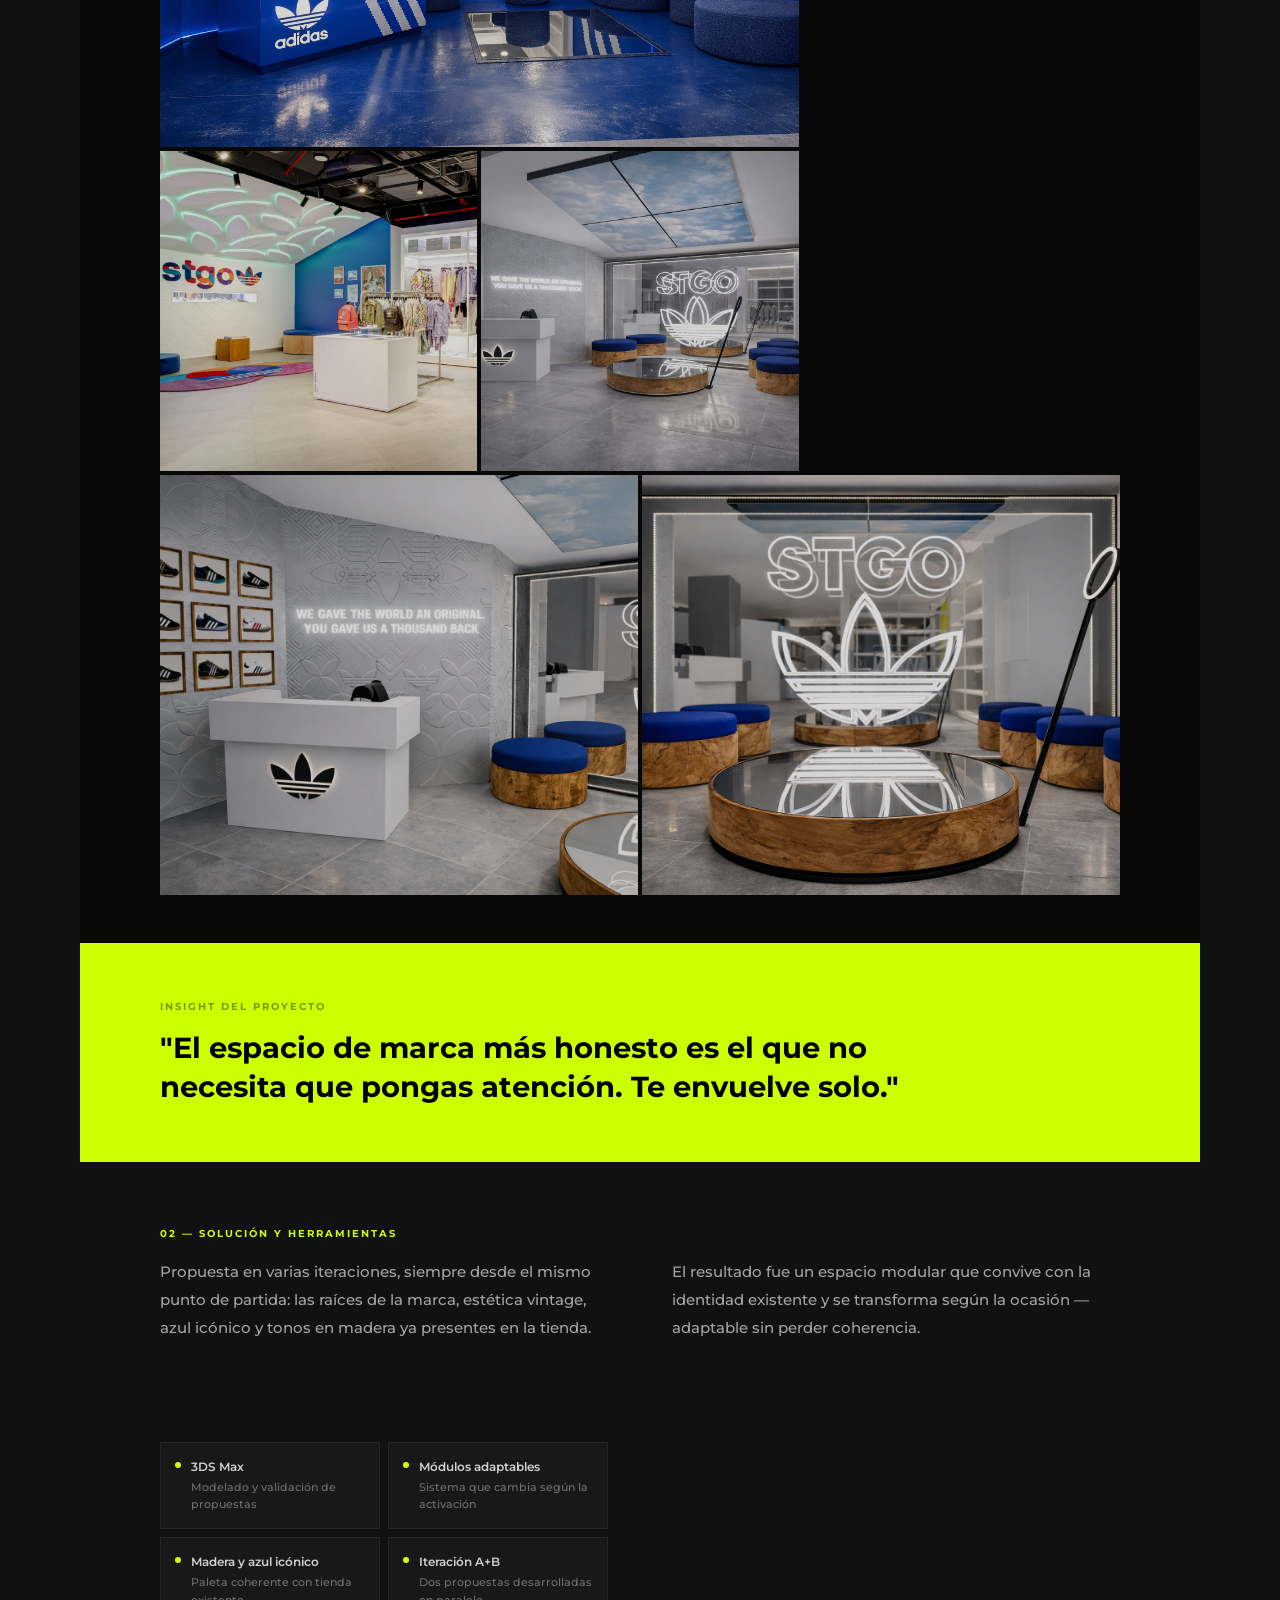
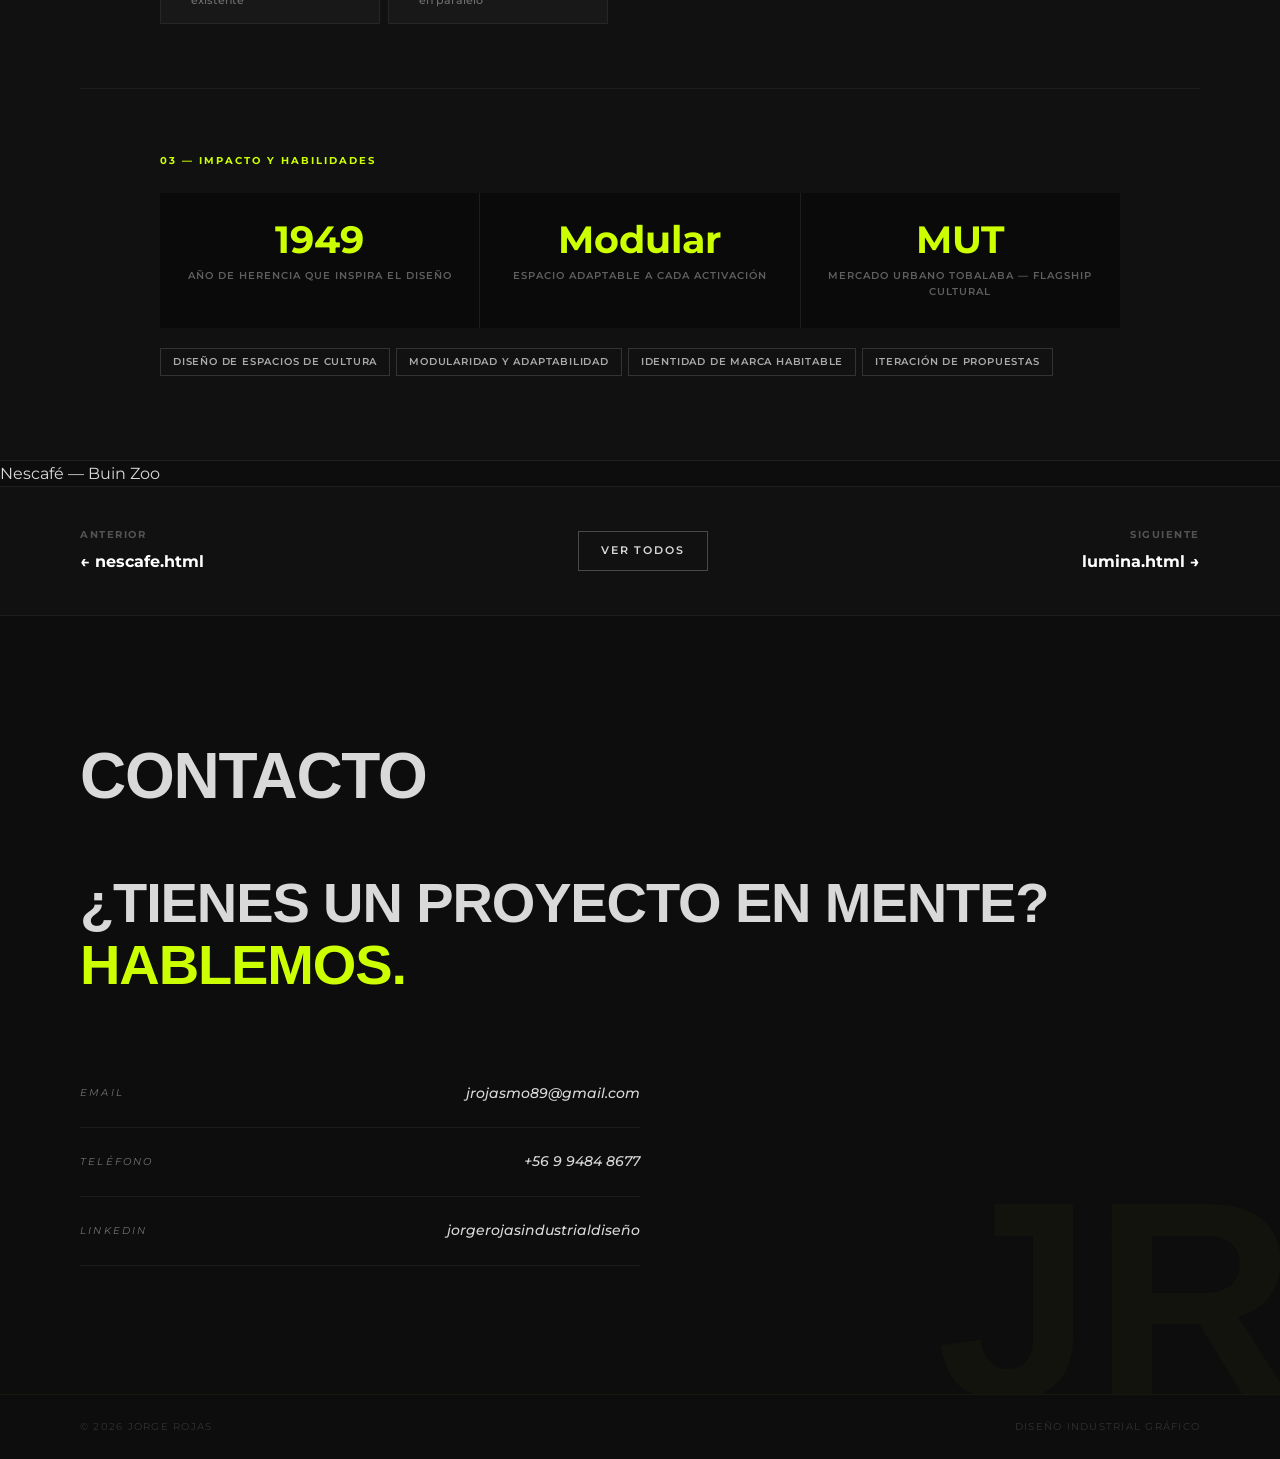
==== commit ea17fdfd: "Actualiza páginas de proyectos" ====
--- a/adidas-mut.html
+++ b/adidas-mut.html
@@ -1,72 +1,135 @@
 <!DOCTYPE html>
 <html lang="es">
 <head>
-  <meta charset="UTF-8" />
-  <meta name="viewport" content="width=device-width, initial-scale=1.0" />
+  <meta charset="UTF-8"/>
+  <meta name="viewport" content="width=device-width, initial-scale=1.0"/>
   <title>Adidas — Hangout MUT · Jorge Rojas</title>
-  <meta name="description" content="Adidas Originals Hangout MUT: escenario multipropósito donde la comunidad habita la marca." />
-  <link rel="preconnect" href="https://fonts.googleapis.com" />
-  <link rel="preconnect" href="https://fonts.gstatic.com" crossorigin />
-  <link href="https://fonts.googleapis.com/css2?family=Montserrat:ital,wght@0,300;0,400;0,500;0,600;0,700;1,300;1,400&display=swap" rel="stylesheet" />
-  <link rel="stylesheet" href="style.css" />
-  <style>
-    .back-link {display:inline-flex;align-items:center;gap:.5rem;font-size:.75rem;font-weight:600;letter-spacing:.12em;text-transform:uppercase;color:rgba(217,217,217,0.5);text-decoration:none;transition:color .2s;}
-    .back-link:hover{color:var(--neon);}
-    .back-link svg{width:16px;height:16px;}
-    .proj-hero{position:relative;min-height:70vh;display:flex;align-items:flex-end;overflow:hidden;background:#0a0a0a;}
-    .proj-hero__bg{position:absolute;inset:0;background-image:url('img/adidas-mut.jpg');background-size:cover;background-position:center 35%;filter:brightness(.3);transform:scale(1.05);transition:transform 8s ease;}
-    .proj-hero:hover .proj-hero__bg{transform:scale(1);}
-    .proj-hero__overlay{position:absolute;inset:0;background:linear-gradient(to top,#0a0a0a 0%,transparent 60%);}
-    .proj-hero__content{position:relative;z-index:2;padding:4rem var(--pad-x,1.5rem);max-width:900px;}
-    .proj-hero__cat{font-size:.7rem;font-weight:700;letter-spacing:.2em;text-transform:uppercase;color:var(--neon);margin-bottom:.75rem;display:block;}
-    .proj-hero__title{font-size:clamp(2.5rem,8vw,6rem);font-weight:700;line-height:.95;color:#fff;margin:0 0 1rem;}
-    .proj-hero__sub{font-size:1rem;color:rgba(255,255,255,.55);font-weight:300;max-width:500px;line-height:1.6;}
-    .proj-meta{background:#111;border-bottom:1px solid rgba(255,255,255,.06);}
-    .proj-meta__inner{display:flex;flex-wrap:wrap;}
-    .proj-meta__item{flex:1 1 160px;padding:1.5rem var(--pad-x,1.5rem);border-right:1px solid rgba(255,255,255,.06);}
-    .proj-meta__item:last-child{border-right:none;}
-    .proj-meta__lbl{font-size:.65rem;font-weight:700;letter-spacing:.15em;text-transform:uppercase;color:var(--neon);display:block;margin-bottom:.35rem;}
-    .proj-meta__val{font-size:.85rem;color:rgba(255,255,255,.75);font-weight:500;}
-    .proj-section{padding:5rem 0;border-bottom:1px solid rgba(255,255,255,.05);}
-    .proj-section:last-child{border-bottom:none;}
-    .proj-section__inner{max-width:1200px;margin:0 auto;padding:0 var(--pad-x,1.5rem);}
-    .proj-section--split .proj-section__inner{display:grid;grid-template-columns:1fr 1fr;gap:4rem;align-items:start;}
-    @media(max-width:768px){.proj-section--split .proj-section__inner{grid-template-columns:1fr;gap:2rem;}}
-    .proj-section__label{font-size:.65rem;font-weight:700;letter-spacing:.2em;text-transform:uppercase;color:var(--neon);margin-bottom:1.25rem;display:block;}
-    .proj-section__heading{font-size:clamp(1.5rem,4vw,2.5rem);font-weight:700;color:#fff;line-height:1.1;margin:0 0 1.5rem;}
-    .proj-section__text{font-size:.95rem;color:rgba(255,255,255,.65);line-height:1.85;margin-bottom:1.25rem;}
-    .proj-section__text strong{color:rgba(255,255,255,.9);font-weight:600;}
-    .proj-gallery{padding:4rem 0;background:#080808;}
-    .proj-gallery__inner{max-width:1200px;margin:0 auto;padding:0 var(--pad-x,1.5rem);}
-    .gallery-grid{display:grid;grid-template-columns:repeat(12,1fr);gap:.75rem;margin-top:2rem;}
-    .gallery-item{overflow:hidden;background:#111;}
-    .gallery-item img{width:100%;height:100%;object-fit:cover;display:block;transition:transform .5s ease,filter .5s ease;filter:brightness(.88);}
-    .gallery-item:hover img{transform:scale(1.04);filter:brightness(1);}
-    .gallery-item--main{grid-column:span 7;min-height:420px;}
-    .gallery-item--side{grid-column:span 5;min-height:420px;}
-    .gallery-item--wide{grid-column:span 4;min-height:240px;}
-    .gallery-item--med{grid-column:span 4;min-height:240px;}
-    .gallery-item--sm{grid-column:span 4;min-height:240px;}
-    @media(max-width:768px){.gallery-item--main,.gallery-item--side,.gallery-item--wide,.gallery-item--med,.gallery-item--sm{grid-column:span 12;min-height:220px;}}
-    .caso-highlight{background:var(--neon);padding:4rem var(--pad-x,1.5rem);}
-    .caso-highlight__inner{max-width:1200px;margin:0 auto;}
-    .caso-highlight__label{font-size:.65rem;font-weight:700;letter-spacing:.2em;text-transform:uppercase;color:rgba(0,0,0,.45);margin-bottom:1rem;display:block;}
-    .caso-highlight__quote{font-size:clamp(1.2rem,3vw,2rem);font-weight:700;color:#000;line-height:1.3;max-width:820px;margin:0;}
-    .tools-grid{display:grid;grid-template-columns:repeat(auto-fit,minmax(200px,1fr));gap:1rem;margin-top:1.5rem;}
-    .tool-item{display:flex;align-items:flex-start;gap:.75rem;padding:1rem;background:rgba(255,255,255,.03);border:1px solid rgba(255,255,255,.06);}
-    .tool-item__dot{width:6px;height:6px;background:var(--neon);border-radius:50%;margin-top:.45rem;flex-shrink:0;}
-    .tool-item__name{font-size:.8rem;font-weight:600;color:rgba(255,255,255,.8);margin-bottom:.2rem;}
-    .tool-item__detail{font-size:.75rem;color:rgba(255,255,255,.4);}
-    .learning-tags{display:flex;flex-wrap:wrap;gap:.5rem;margin-top:1.5rem;}
-    .learning-tag{font-size:.72rem;font-weight:600;letter-spacing:.08em;text-transform:uppercase;padding:.4rem .9rem;border:1px solid rgba(255,255,255,.15);color:rgba(255,255,255,.7);background:rgba(255,255,255,.04);}
-    .proj-nav{background:#111;border-top:1px solid rgba(255,255,255,.06);padding:3rem var(--pad-x,1.5rem);}
-    .proj-nav__inner{max-width:1200px;margin:0 auto;display:flex;justify-content:space-between;align-items:center;flex-wrap:wrap;gap:1rem;}
-    .proj-nav__label{font-size:.65rem;font-weight:700;letter-spacing:.15em;text-transform:uppercase;color:rgba(255,255,255,.3);margin-bottom:.4rem;display:block;}
-    .proj-nav__link{font-size:1rem;font-weight:700;color:#fff;text-decoration:none;transition:color .2s;}
-    .proj-nav__link:hover{color:var(--neon);}
-    .reveal{opacity:0;transform:translateY(24px);transition:opacity .6s ease,transform .6s ease;}
-    .reveal.visible{opacity:1;transform:none;}
-  </style>
+  <meta name="description" content="El espacio diseñado para que la comunidad habite la marca, no solo la consuma."/>
+  <link rel="preconnect" href="https://fonts.googleapis.com"/>
+  <link rel="preconnect" href="https://fonts.gstatic.com" crossorigin/>
+  <link href="https://fonts.googleapis.com/css2?family=Montserrat:ital,wght@0,300;0,400;0,500;0,600;0,700;1,300;1,400&display=swap" rel="stylesheet"/>
+  <link rel="stylesheet" href="style.css"/>
+  
+<style>
+/* ── RESET PARCIAL PARA PÁGINAS DE DETALLE ── */
+.pd-gallery-section { width: 100%; background: #080808; padding: 48px 0; }
+.pd-gallery-inner   { max-width: var(--max-w); margin: 0 auto; padding: 0 var(--pad-x); }
+.pd-gallery-label   { display: block; font-size: 10px; font-weight: 700; letter-spacing: .2em; text-transform: uppercase; color: #CCFF00; margin-bottom: 20px; }
+
+/* Grid principal de galería */
+.pd-grid { display: grid; gap: 4px; width: 100%; }
+
+/* Ítem de galería */
+.pd-img { overflow: hidden; background: #111; display: block; }
+.pd-img img { width: 100%; height: 100%; object-fit: cover; display: block; transition: transform .5s ease, filter .4s ease; filter: brightness(.85); }
+.pd-img:hover img { transform: scale(1.04); filter: brightness(1); }
+
+/* Alturas fijas por clase */
+.pd-h-xs  { height: 180px; }
+.pd-h-sm  { height: 240px; }
+.pd-h-md  { height: 320px; }
+.pd-h-lg  { height: 420px; }
+.pd-h-xl  { height: 520px; }
+.pd-h-xxl { height: 620px; }
+
+/* Secciones de contenido */
+.pd-section { padding: 64px 0; border-bottom: 1px solid rgba(255,255,255,.05); }
+.pd-section:last-of-type { border-bottom: none; }
+.pd-inner   { max-width: var(--max-w); margin: 0 auto; padding: 0 var(--pad-x); }
+.pd-inner--narrow { max-width: var(--max-w); margin: 0 auto; padding: 0 var(--pad-x); max-width: 820px !important; }
+
+.pd-label   { display: block; font-size: 10px; font-weight: 700; letter-spacing: .2em; text-transform: uppercase; color: #CCFF00; margin-bottom: 16px; }
+.pd-heading { font-size: clamp(1.6rem, 3.5vw, 2.6rem); font-weight: 700; color: #fff; line-height: 1.1; margin: 0 0 20px; }
+.pd-text    { font-size: 15px; color: rgba(255,255,255,.62); line-height: 1.85; margin-bottom: 16px; }
+.pd-text strong { color: rgba(255,255,255,.9); font-weight: 600; }
+
+/* Split 2 columnas */
+.pd-split { display: grid; grid-template-columns: 1fr 1fr; gap: 64px; align-items: start; }
+
+/* Challenges */
+.pd-challenges { display: grid; grid-template-columns: repeat(auto-fit, minmax(260px,1fr)); gap: 16px; margin-top: 24px; }
+.pd-challenge  { background: rgba(255,255,255,.03); border: 1px solid rgba(255,255,255,.07); border-top: 2px solid #CCFF00; padding: 24px; }
+.pd-ch-num   { font-size: 2rem; font-weight: 700; color: #CCFF00; opacity: .2; line-height: 1; margin-bottom: 12px; }
+.pd-ch-title { font-size: 11px; font-weight: 700; letter-spacing: .1em; text-transform: uppercase; color: #fff; margin-bottom: 10px; }
+.pd-ch-text  { font-size: 13px; color: rgba(255,255,255,.5); line-height: 1.7; }
+
+/* Tools */
+.pd-tools { display: grid; grid-template-columns: repeat(auto-fit, minmax(200px,1fr)); gap: 8px; margin-top: 20px; }
+.pd-tool  { display: flex; align-items: flex-start; gap: 10px; padding: 14px; background: rgba(255,255,255,.03); border: 1px solid rgba(255,255,255,.06); }
+.pd-tool-dot  { width: 6px; height: 6px; background: #CCFF00; border-radius: 50%; margin-top: 5px; flex-shrink: 0; }
+.pd-tool-name { font-size: 12px; font-weight: 600; color: rgba(255,255,255,.8); margin-bottom: 3px; }
+.pd-tool-desc { font-size: 11px; color: rgba(255,255,255,.38); }
+
+/* Métricas */
+.pd-metrics { display: grid; grid-template-columns: repeat(auto-fit, minmax(160px,1fr)); gap: 1px; background: rgba(255,255,255,.05); margin-top: 24px; }
+.pd-metric  { background: #0a0a0a; padding: 28px 20px; text-align: center; }
+.pd-metric-val { font-size: 2.4rem; font-weight: 700; color: #CCFF00; line-height: 1; margin-bottom: 8px; }
+.pd-metric-lbl { font-size: 10px; font-weight: 600; letter-spacing: .1em; text-transform: uppercase; color: rgba(255,255,255,.35); }
+
+/* Highlight neon */
+.pd-highlight { background: #CCFF00; padding: 56px var(--pad-x); }
+.pd-hl-inner  { max-width: var(--max-w); margin: 0 auto; }
+.pd-hl-label  { display: block; font-size: 10px; font-weight: 700; letter-spacing: .2em; text-transform: uppercase; color: rgba(0,0,0,.4); margin-bottom: 14px; }
+.pd-hl-quote  { font-size: clamp(1.1rem, 2.5vw, 1.8rem); font-weight: 700; color: #000; line-height: 1.35; max-width: 820px; margin: 0; }
+
+/* Tags */
+.pd-tags { display: flex; flex-wrap: wrap; gap: 6px; margin-top: 20px; }
+.pd-tag  { font-size: 10px; font-weight: 600; letter-spacing: .08em; text-transform: uppercase; padding: 5px 12px; border: 1px solid rgba(255,255,255,.14); color: rgba(255,255,255,.65); }
+
+/* Steps proceso */
+.pd-steps { margin-top: 24px; }
+.pd-step  { display: grid; grid-template-columns: 44px 1fr; gap: 20px; padding: 20px 0; border-bottom: 1px solid rgba(255,255,255,.05); }
+.pd-step:last-child { border-bottom: none; }
+.pd-step-num   { font-size: 1.6rem; font-weight: 700; color: #CCFF00; opacity: .2; line-height: 1; }
+.pd-step-title { font-size: 11px; font-weight: 700; letter-spacing: .1em; text-transform: uppercase; color: #fff; margin-bottom: 6px; }
+.pd-step-text  { font-size: 13px; color: rgba(255,255,255,.48); line-height: 1.7; }
+
+/* Proj Nav */
+.pd-proj-nav { background: #111; border-top: 1px solid rgba(255,255,255,.06); padding: 40px var(--pad-x); }
+.pd-nav-inner { max-width: var(--max-w); margin: 0 auto; display: flex; justify-content: space-between; align-items: center; flex-wrap: wrap; gap: 16px; }
+.pd-nav-lbl  { display: block; font-size: 10px; font-weight: 700; letter-spacing: .15em; text-transform: uppercase; color: rgba(255,255,255,.28); margin-bottom: 6px; }
+.pd-nav-link { font-size: 1rem; font-weight: 700; color: #fff; text-decoration: none; transition: color .2s; }
+.pd-nav-link:hover { color: #CCFF00; }
+.pd-all-btn  { display: inline-flex; align-items: center; padding: 10px 22px; font-size: 11px; font-weight: 600; letter-spacing: .18em; text-transform: uppercase; border: 1px solid rgba(217,217,217,.28); color: #D9D9D9; text-decoration: none; transition: all .3s; }
+.pd-all-btn:hover { border-color: #CCFF00; color: #CCFF00; }
+
+/* Hero page */
+.pd-hero { position: relative; min-height: 70vh; display: flex; align-items: flex-end; overflow: hidden; background: #0a0a0a; }
+.pd-hero-bg { position: absolute; inset: 0; background-size: cover; background-position: center 35%; filter: brightness(.3); transform: scale(1.05); transition: transform 8s ease; }
+.pd-hero:hover .pd-hero-bg { transform: scale(1); }
+.pd-hero-overlay { position: absolute; inset: 0; background: linear-gradient(to top, #0a0a0a 0%, transparent 60%); }
+.pd-hero-content { position: relative; z-index: 2; padding: 64px var(--pad-x); max-width: 900px; }
+.pd-back { display: inline-flex; align-items: center; gap: 8px; font-size: 11px; font-weight: 600; letter-spacing: .12em; text-transform: uppercase; color: rgba(217,217,217,.45); text-decoration: none; margin-bottom: 32px; transition: color .2s; }
+.pd-back:hover { color: #CCFF00; }
+.pd-back svg { width: 16px; height: 16px; }
+.pd-hero-cat   { display: block; font-size: 10px; font-weight: 700; letter-spacing: .2em; text-transform: uppercase; color: #CCFF00; margin-bottom: 12px; }
+.pd-hero-title { font-size: clamp(2.5rem, 8vw, 6rem); font-weight: 700; line-height: .95; color: #fff; margin: 0 0 16px; }
+.pd-hero-sub   { font-size: 15px; color: rgba(255,255,255,.52); font-weight: 300; max-width: 500px; line-height: 1.65; }
+
+/* Meta strip */
+.pd-meta { background: #111; border-bottom: 1px solid rgba(255,255,255,.06); }
+.pd-meta-inner { display: flex; flex-wrap: wrap; max-width: 100%; }
+.pd-meta-item  { flex: 1 1 160px; padding: 20px var(--pad-x); border-right: 1px solid rgba(255,255,255,.06); }
+.pd-meta-item:last-child { border-right: none; }
+.pd-meta-lbl { display: block; font-size: 10px; font-weight: 700; letter-spacing: .15em; text-transform: uppercase; color: #CCFF00; margin-bottom: 5px; }
+.pd-meta-val { font-size: 13px; color: rgba(255,255,255,.75); font-weight: 500; }
+
+/* Sección oscura alternativa */
+.pd-section--dark { background: #0d0d0d; }
+
+/* Responsive */
+@media (max-width: 1024px) {
+  .pd-gallery-inner, .pd-inner, .pd-highlight, .pd-proj-nav, .pd-hero-content, .pd-meta-item { padding-left: 48px; padding-right: 48px; }
+}
+@media (max-width: 768px) {
+  .pd-gallery-inner, .pd-inner, .pd-highlight, .pd-proj-nav, .pd-hero-content, .pd-meta-item { padding-left: 24px; padding-right: 24px; }
+  .pd-split { grid-template-columns: 1fr; gap: 32px; }
+  .pd-grid { grid-template-columns: 1fr 1fr !important; }
+  .pd-img { grid-column: span 1 !important; grid-row: span 1 !important; }
+  .pd-h-xs, .pd-h-sm, .pd-h-md, .pd-h-lg, .pd-h-xl, .pd-h-xxl { height: 180px; }
+  .pd-nav-inner { flex-direction: column; align-items: flex-start; gap: 20px; }
+}
+</style>
 </head>
 <body>
   <a class="skip-link" href="#main-content">Saltar al contenido principal</a>
@@ -81,7 +144,7 @@
       <span aria-hidden="true"></span><span aria-hidden="true"></span><span aria-hidden="true"></span>
     </button>
   </nav>
-  <div class="mobile-menu" id="mobileMenu" role="dialog" aria-label="Menú móvil" aria-hidden="true">
+  <div class="mobile-menu" id="mobileMenu" role="dialog" aria-hidden="true">
     <ul role="list">
       <li><a href="index.html#sobre">Sobre mí</a></li>
       <li><a href="index.html#proyectos">Proyectos</a></li>
@@ -89,80 +152,86 @@
     </ul>
   </div>
   <main id="main-content">
-    <section class="proj-hero" aria-label="Encabezado del proyecto">
-      <div class="proj-hero__bg" aria-hidden="true"></div>
-      <div class="proj-hero__overlay" aria-hidden="true"></div>
-      <div class="proj-hero__content">
-        <a href="index.html#proyectos" class="back-link" style="margin-bottom:2rem;display:inline-flex;">
+    <section class="pd-hero">
+      <div class="pd-hero-bg" style="background-image:url('img/adidas-mut.jpg')"></div>
+      <div class="pd-hero-overlay"></div>
+      <div class="pd-hero-content">
+        <a href="index.html#proyectos" class="pd-back">
           <svg viewBox="0 0 24 24" fill="none" stroke="currentColor" stroke-width="2"><path d="M19 12H5M12 5l-7 7 7 7"/></svg>
           Proyectos
         </a>
-        <span class="proj-hero__cat">Espacios de Marca</span>
-        <h1 class="proj-hero__title">Adidas<br/>Hangout MUT</h1>
-        <p class="proj-hero__sub">Adidas no es solo una marca de calzado — es un facilitador de cultura. El espacio diseñado para que la comunidad la habite, no solo la consuma.</p>
+        <span class="pd-hero-cat">Espacios de Marca</span>
+        <h1 class="pd-hero-title">Adidas<br/>Hangout MUT</h1>
+        <p class="pd-hero-sub">Adidas Originals — Mercado Urbano Tobalaba</p>
       </div>
     </section>
-    <div class="proj-meta" role="complementary">
-      <div class="proj-meta__inner">
-        <div class="proj-meta__item"><span class="proj-meta__lbl">Cliente</span><span class="proj-meta__val">Adidas Originals — Mercado Urbano Tobalaba</span></div>
-        <div class="proj-meta__item"><span class="proj-meta__lbl">Categoría</span><span class="proj-meta__val">Espacio de Marca</span></div>
-        <div class="proj-meta__item"><span class="proj-meta__lbl">Año</span><span class="proj-meta__val">2023</span></div>
-        <div class="proj-meta__item"><span class="proj-meta__lbl">Concepto</span><span class="proj-meta__val">Espacio multipropósito modular</span></div>
-      </div>
-    </div>
-    
-  <section class="proj-section">
-    <div class="proj-section__inner" style="max-width:820px">
-      <span class="proj-section__label reveal">01 — El encargo</span>
-      <h2 class="proj-section__heading reveal">La herencia de 1949 en clave contemporánea</h2>
-      <p class="proj-section__text reveal">El encargo fue desarrollar una propuesta para Adidas Originals dentro del Mercado Urbano Tobalaba: celebrar la herencia de la marca desde 1949 — modelos icónicos como Gazelle, Samba y Superstar — y <strong>reinterpretarla en clave contemporánea</strong> sin traicionar su ADN.</p>
-      <p class="proj-section__text reveal">La premisa fue que Adidas no es solo calzado — es un facilitador de cultura. El espacio se diseñó como un <strong>escenario multipropósito</strong> donde la comunidad habita la marca, no solo la consume. Adaptable a cada lanzamiento o activación especial.</p>
+    <div class="pd-meta">
+      <div class="pd-meta-inner">
+        <div class="pd-meta-item"><span class="pd-meta-lbl">Cliente</span><span class="pd-meta-val">Espacio de Marca</span></div>
+        <div class="pd-meta-item"><span class="pd-meta-lbl">Categoría</span><span class="pd-meta-val">2023</span></div>
+        <div class="pd-meta-item"><span class="pd-meta-lbl">Año</span><span class="pd-meta-val">Concepto</span></div>
+        <div class="pd-meta-item"><span class="pd-meta-lbl">Espacio multipropósito modular</span><span class="pd-meta-val">
+<section class="pd-section">
+    <div class="pd-inner" style="max-width:820px">
+      <span class="pd-label reveal">01 — El encargo</span>
+      
+      <p class="pd-text reveal">El encargo fue desarrollar una propuesta para Adidas Originals dentro del Mercado Urbano Tobalaba: celebrar la herencia de la marca desde 1949 — Gazelle, Samba, Superstar — y <strong>reinterpretarla en clave contemporánea</strong> sin traicionar su ADN.</p><p class="pd-text reveal">La premisa: Adidas no es solo calzado — es un facilitador de cultura. El espacio se diseñó como un escenario multipropósito donde la comunidad habita la marca, no solo la consume. Adaptable a cada lanzamiento o activación especial.</p>
     </div>
   </section>
-  <div class="proj-gallery">
-    <div class="proj-gallery__inner">
-      <span class="proj-section__label reveal">Moodboard — Propuestas — Resultado</span>
-      <div class="gallery-grid">
-        <div class="gallery-item gallery-item--main reveal"><img src="img/adidas-mut.jpg" alt="Adidas Hangout MUT terminado" loading="lazy"/></div>
-        <div class="gallery-item gallery-item--side reveal"><img src="img/adidas-mut-2.jpg" alt="Propuesta A Adidas MUT" loading="lazy" onerror="this.closest('.gallery-item').style.display='none'"/></div>
-        <div class="gallery-item gallery-item--wide reveal"><img src="img/adidas-mut-3.jpg" alt="Moodboard Adidas Originals 1949" loading="lazy" onerror="this.closest('.gallery-item').style.display='none'"/></div>
-        <div class="gallery-item gallery-item--med reveal"><img src="img/adidas-mut-4.jpg" alt="Propuesta B Adidas MUT" loading="lazy" onerror="this.closest('.gallery-item').style.display='none'"/></div>
-        <div class="gallery-item gallery-item--sm reveal"><img src="img/adidas-mut-5.jpg" alt="Detalle espacio Adidas MUT" loading="lazy" onerror="this.closest('.gallery-item').style.display='none'"/></div>
+<div class="pd-gallery-section">
+    <div class="pd-gallery-inner">
+      <span class="pd-gallery-label">Moodboard — Propuestas — Hangout MUT</span>
+      <div class="pd-grid reveal" style="grid-template-columns:repeat(12,1fr)">
+        <a class="pd-img pd-h-xl reveal" href="img/adidas-mut.jpg" target="_blank" rel="noopener" style="grid-column:span 8">
+      <img src="img/adidas-mut.jpg" alt="Adidas Hangout MUT terminado" loading="lazy"/>
+    </a><a class="pd-img pd-h-md reveal" href="img/adidas-mut-moodboard.jpg" target="_blank" rel="noopener" style="grid-column:span 4">
+      <img src="img/adidas-mut-moodboard.jpg" alt="Moodboard Adidas Originals 1949" loading="lazy"/>
+    </a><a class="pd-img pd-h-md reveal" href="img/adidas-mut 3.jpg" target="_blank" rel="noopener" style="grid-column:span 4">
+      <img src="img/adidas-mut 3.jpg" alt="Propuesta B — escenario azul icónico" loading="lazy"/>
+    </a><a class="pd-img pd-h-md reveal" href="img/adidas-mut-4.jpg" target="_blank" rel="noopener" style="grid-column:span 4">
+      <img src="img/adidas-mut-4.jpg" alt="Propuesta A — espacio modular STGO" loading="lazy"/>
+    </a><a class="pd-img pd-h-lg reveal" href="img/adidas-mut-5.jpg" target="_blank" rel="noopener" style="grid-column:span 6">
+      <img src="img/adidas-mut-5.jpg" alt="Vista interior Hangout MUT" loading="lazy"/>
+    </a><a class="pd-img pd-h-lg reveal" href="img/adidas-mut-6.jpg" target="_blank" rel="noopener" style="grid-column:span 6">
+      <img src="img/adidas-mut-6.jpg" alt="Detalle espacio Adidas Originals MUT" loading="lazy"/>
+    </a>
       </div>
     </div>
   </div>
-  <div class="caso-highlight">
-    <div class="caso-highlight__inner">
-      <span class="caso-highlight__label">Insight del proyecto</span>
-      <p class="caso-highlight__quote">"El espacio de marca más honesto es el que no necesita que pongas atención. Te envuelve solo."</p>
+<div class="pd-highlight">
+    <div class="pd-hl-inner">
+      <span class="pd-hl-label">Insight del proyecto</span>
+      <p class="pd-hl-quote">"El espacio de marca más honesto es el que no necesita que pongas atención. Te envuelve solo."</p>
     </div>
   </div>
-  <section class="proj-section">
-    <div class="proj-section__inner" style="max-width:720px">
-      <span class="proj-section__label reveal">02 — Proceso e iteraciones</span>
-      <h2 class="proj-section__heading reveal">Mismo punto de partida, múltiples caminos</h2>
-      <p class="proj-section__text reveal">La propuesta tuvo varias iteraciones — Propuesta A y Propuesta B — pero siempre desde el mismo punto de partida: las raíces de la marca, una estética vintage, el azul icónico y los tonos en madera ya presentes en la tienda. El resultado fue un <strong>espacio modular</strong> que convive con la identidad existente y se transforma según la ocasión.</p>
-      <div class="learning-tags reveal" style="margin-top:1.5rem">
-        <span class="learning-tag">Diseño de espacios de cultura</span>
-        <span class="learning-tag">Modularidad y adaptabilidad</span>
-        <span class="learning-tag">Identidad de marca habitable</span>
-        <span class="learning-tag">Iteración de propuestas</span>
-        <span class="learning-tag">Herencia de marca contemporánea</span>
-      </div>
+<section class="pd-section">
+    <div class="pd-inner">
+      <span class="pd-label reveal">02 — Solución y herramientas</span>
+      
+      <div class="pd-split"><p class="pd-text reveal">Propuesta en varias iteraciones, siempre desde el mismo punto de partida: las raíces de la marca, estética vintage, azul icónico y tonos en madera ya presentes en la tienda.</p><p class="pd-text reveal">El resultado fue un espacio modular que convive con la identidad existente y se transforma según la ocasión — adaptable sin perder coherencia.</p><div class="pd-tools"><div class="pd-tool reveal"><span class="pd-tool-dot"></span><div><div class="pd-tool-name">3DS Max</div><div class="pd-tool-desc">Modelado y validación de propuestas</div></div></div><div class="pd-tool reveal"><span class="pd-tool-dot"></span><div><div class="pd-tool-name">Módulos adaptables</div><div class="pd-tool-desc">Sistema que cambia según la activación</div></div></div><div class="pd-tool reveal"><span class="pd-tool-dot"></span><div><div class="pd-tool-name">Madera y azul icónico</div><div class="pd-tool-desc">Paleta coherente con tienda existente</div></div></div><div class="pd-tool reveal"><span class="pd-tool-dot"></span><div><div class="pd-tool-name">Iteración A+B</div><div class="pd-tool-desc">Dos propuestas desarrolladas en paralelo</div></div></div></div></div>
     </div>
   </section>
-  
-    <nav class="proj-nav" aria-label="Navegación entre proyectos">
-      <div class="proj-nav__inner">
-        <div><span class="proj-nav__label">Anterior</span><a href="nescafe.html" class="proj-nav__link">← Nescafé — Buin Zoo</a></div>
-        <a href="index.html#proyectos" class="btn btn--outline" style="font-size:.75rem;padding:.6rem 1.4rem;letter-spacing:.15em">Ver todos</a>
-        <div style="text-align:right"><span class="proj-nav__label">Siguiente</span><a href="lumina.html" class="proj-nav__link">Lumina III →</a></div>
+<section class="pd-section">
+    <div class="pd-inner">
+      <span class="pd-label reveal">03 — Impacto y habilidades</span>
+      
+      <div class="pd-metrics reveal"><div class="pd-metric"><div class="pd-metric-val">1949</div><div class="pd-metric-lbl">Año de herencia que inspira el diseño</div></div><div class="pd-metric"><div class="pd-metric-val">Modular</div><div class="pd-metric-lbl">Espacio adaptable a cada activación</div></div><div class="pd-metric"><div class="pd-metric-val">MUT</div><div class="pd-metric-lbl">Mercado Urbano Tobalaba — flagship cultural</div></div></div><div class="pd-tags reveal"><span class="pd-tag">Diseño de espacios de cultura</span><span class="pd-tag">Modularidad y adaptabilidad</span><span class="pd-tag">Identidad de marca habitable</span><span class="pd-tag">Iteración de propuestas</span></div>
+    </div>
+  </section></span></div>
+      </div>
+    </div>
+    Nescafé — Buin Zoo
+    <nav class="pd-proj-nav">
+      <div class="pd-nav-inner">
+        <div><span class="pd-nav-lbl">Anterior</span><a href="Lumina III" class="pd-nav-link">← nescafe.html</a></div>
+        <a href="index.html#proyectos" class="pd-all-btn">Ver todos</a>
+        <div style="text-align:right"><span class="pd-nav-lbl">Siguiente</span><a href="undefined" class="pd-nav-link">lumina.html →</a></div>
       </div>
     </nav>
-    <section class="contacto" id="contacto" aria-labelledby="contacto-titulo">
+    <section class="contacto" id="contacto" aria-labelledby="ct">
       <div class="container">
-        <div class="section-header"><h2 class="section-title" id="contacto-titulo">Contacto</h2></div>
-        <p class="contacto__invite reveal">¿Tienes un proyecto en mente?<br/>Hablemos.</p>
+        <div class="section-header"><h2 class="section-title" id="ct">Contacto</h2></div>
+        <p class="contacto__invite reveal">¿Tienes un proyecto en mente?<br/><span class="neon">Hablemos.</span></p>
         <address class="contacto__links">
           <a href="mailto:jrojasmo89@gmail.com" class="contacto__link reveal"><span class="contacto__lbl">Email</span><span class="contacto__val">jrojasmo89@gmail.com</span></a>
           <a href="tel:+56994848677" class="contacto__link reveal"><span class="contacto__lbl">Teléfono</span><span class="contacto__val">+56 9 9484 8677</span></a>
@@ -172,16 +241,11 @@
       <div class="contacto__bg" aria-hidden="true">JR</div>
     </section>
   </main>
-  <footer class="footer" role="contentinfo">
-    <div class="container footer__inner"><span>© 2026 Jorge Rojas</span><span>Diseño Industrial Gráfico</span></div>
-  </footer>
+  <footer class="footer"><div class="container footer__inner"><span>© 2026 Jorge Rojas</span><span>Diseño Industrial Gráfico</span></div></footer>
   <script src="main.js"></script>
   <script>
-    const reveals = document.querySelectorAll('.reveal');
-    const obs = new IntersectionObserver((entries) => {
-      entries.forEach((e,i) => { if(e.isIntersecting){ setTimeout(()=>e.target.classList.add('visible'),i*60); obs.unobserve(e.target); } });
-    }, {threshold:0.1});
-    reveals.forEach(el=>obs.observe(el));
+    const ro=new IntersectionObserver((es)=>{es.forEach((e,i)=>{if(e.isIntersecting){setTimeout(()=>e.target.classList.add('visible'),i*60);ro.unobserve(e.target);}});},{threshold:0.08});
+    document.querySelectorAll('.reveal').forEach(el=>ro.observe(el));
   </script>
 </body>
 </html>
--- a/style.css
+++ b/style.css
@@ -11,7 +11,7 @@
   --font-display: 'Clash Display', sans-serif;
   --font-script:  'Southera', cursive;
   --font-body:    'Montserrat', sans-serif;
-  --max-w: 1280px;
+  --max-w: 1600px;
   --pad-x: 80px;
   --ease:  cubic-bezier(0.16, 1, 0.3, 1);
 }
@@ -230,7 +230,7 @@
 .hero__line--neon {
   font-size: clamp(4.5rem, 12vw, 12rem);
   color: var(--neon);
-  animation: fadeUp 0.9s var(--ease) 0.1s both;
+  animation: fadeUpApple 1.2s var(--ease) 0.1s both;
 }
 
 .hero__line--gray {
@@ -238,7 +238,7 @@
   color: var(--gris);
   font-weight: 400;
   margin-bottom: 1.5rem;
-  animation: fadeUp 0.9s var(--ease) 0.25s both;
+  animation: fadeUpApple 1.2s var(--ease) 0.25s both;
 }
 
 .hero__cluster {
@@ -246,7 +246,7 @@
   align-items: baseline;
   gap: 1.5rem;
   flex-wrap: wrap;
-  animation: fadeUp 0.9s var(--ease) 0.4s both;
+  animation: fadeUpApple 1.2s var(--ease) 0.4s both;
 }
 
 .hero__cluster--bottom { margin-top: 0.4rem; animation-delay: 0.5s; }
@@ -262,7 +262,7 @@
   display: flex;
   gap: 1rem;
   margin-top: 3rem;
-  animation: fadeUp 0.9s var(--ease) 0.65s both;
+  animation: fadeUpApple 1.2s var(--ease) 0.65s both;
 }
 
 .btn {
@@ -599,6 +599,11 @@
 /* =============================================
    ANIMACIONES
 ============================================= */
+@keyframes fadeUpApple {
+  from { opacity: 0; transform: translateY(40px) scale(0.98); filter: blur(10px); }
+  to   { opacity: 1; transform: translateY(0) scale(1); filter: blur(0); }
+}
+
 @keyframes fadeUp {
   from { opacity: 0; transform: translateY(28px); }
   to   { opacity: 1; transform: translateY(0); }
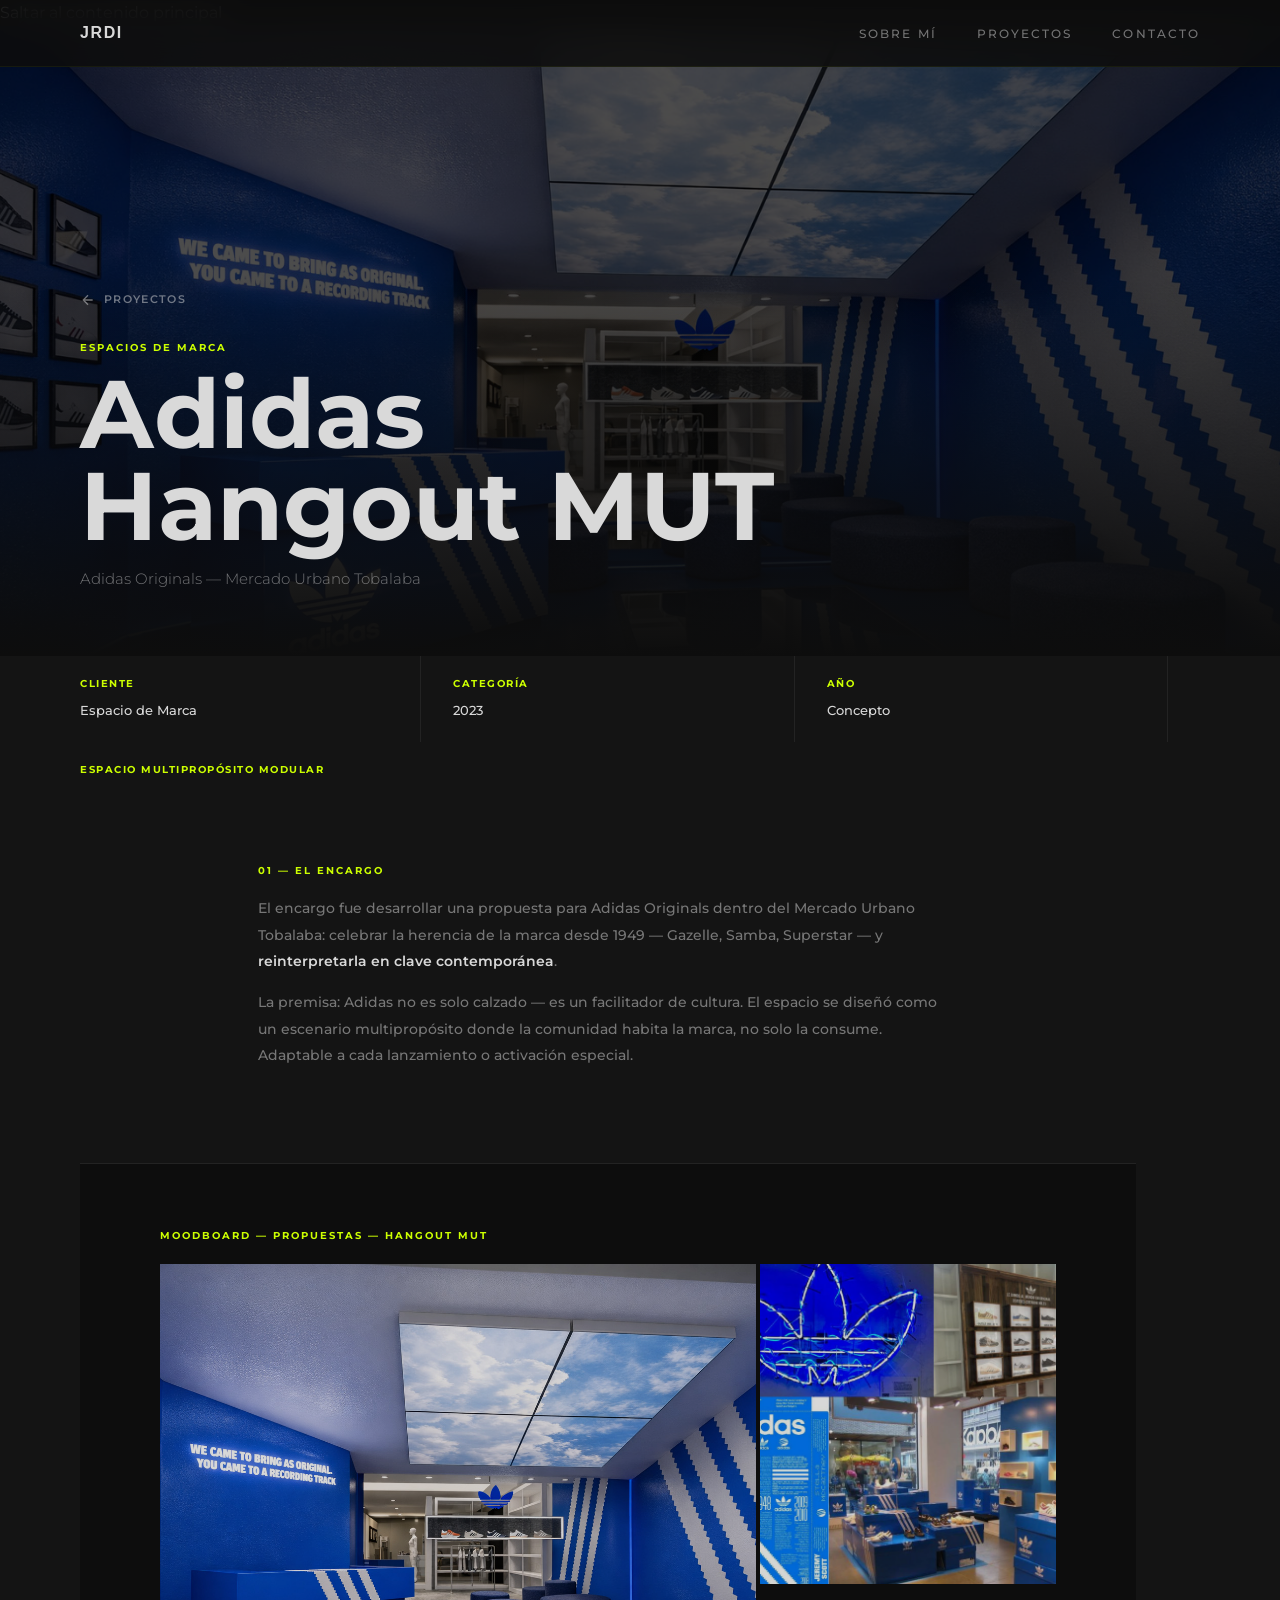
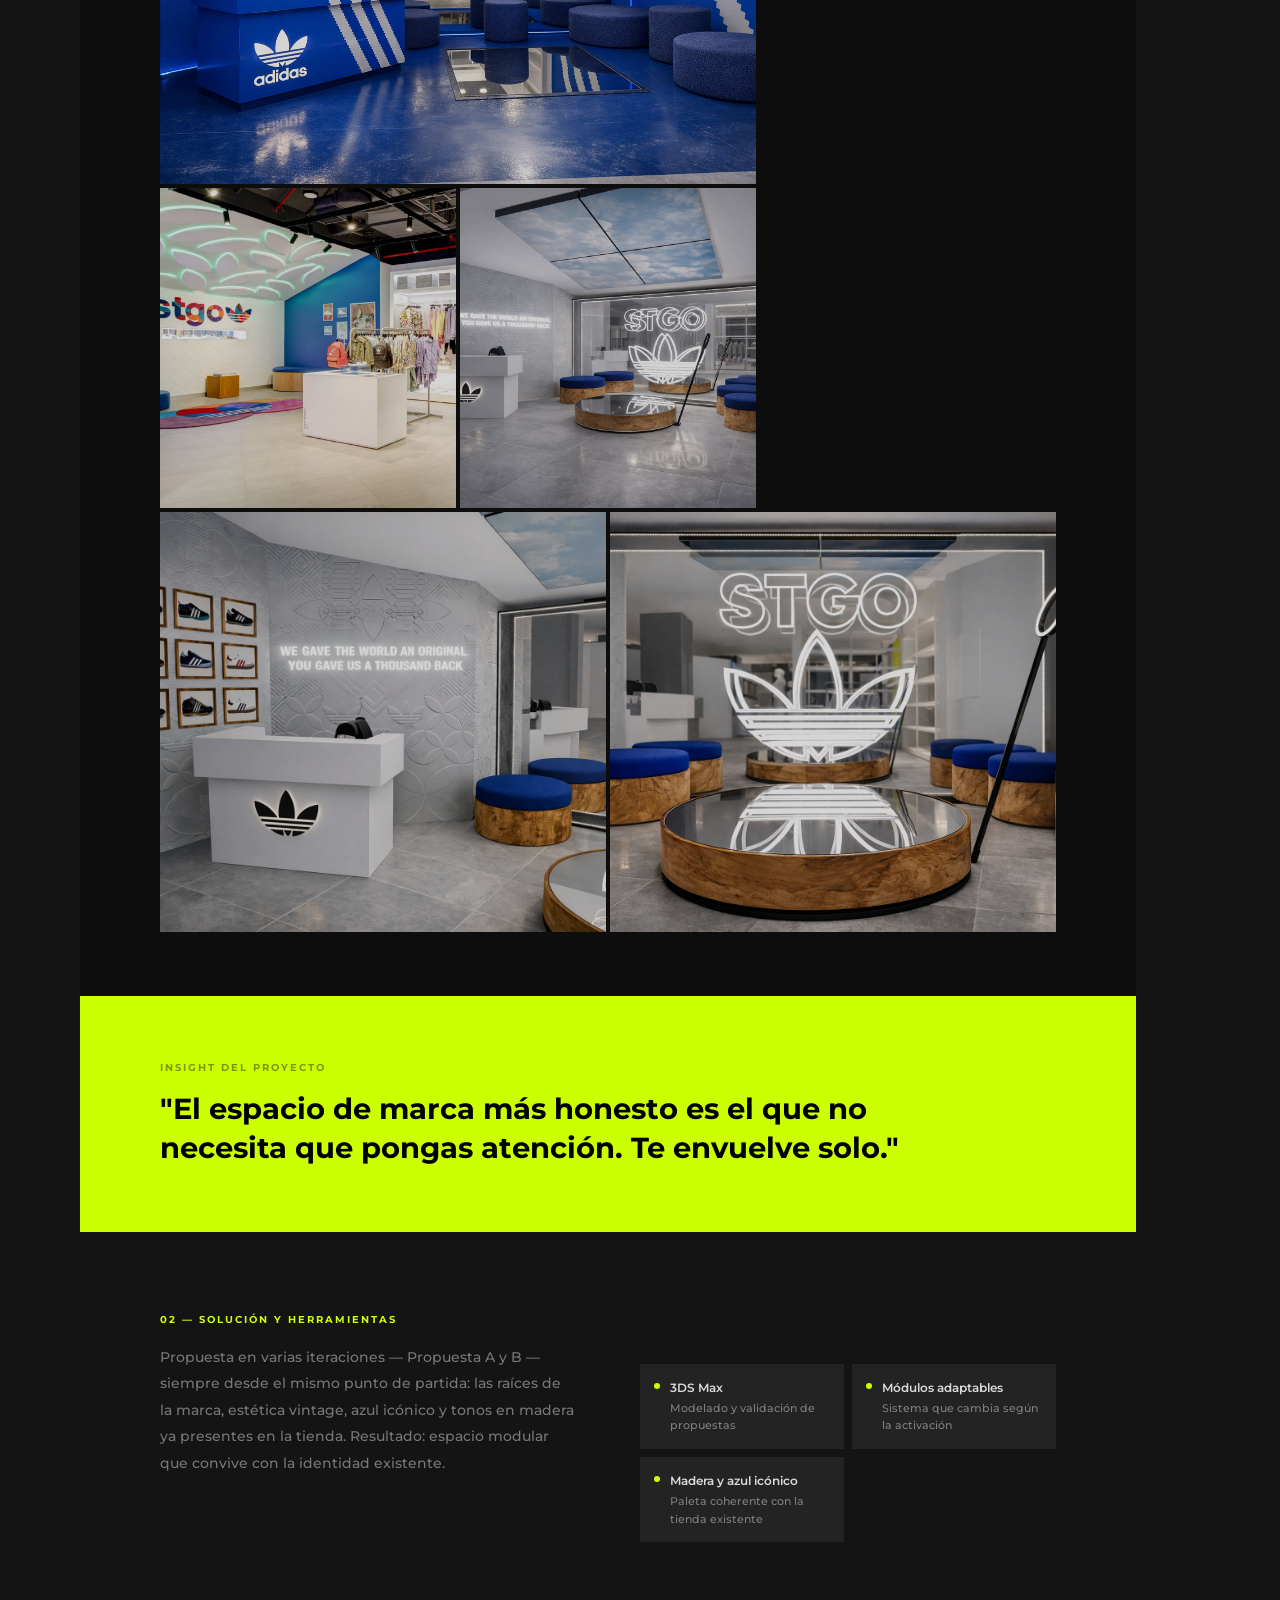
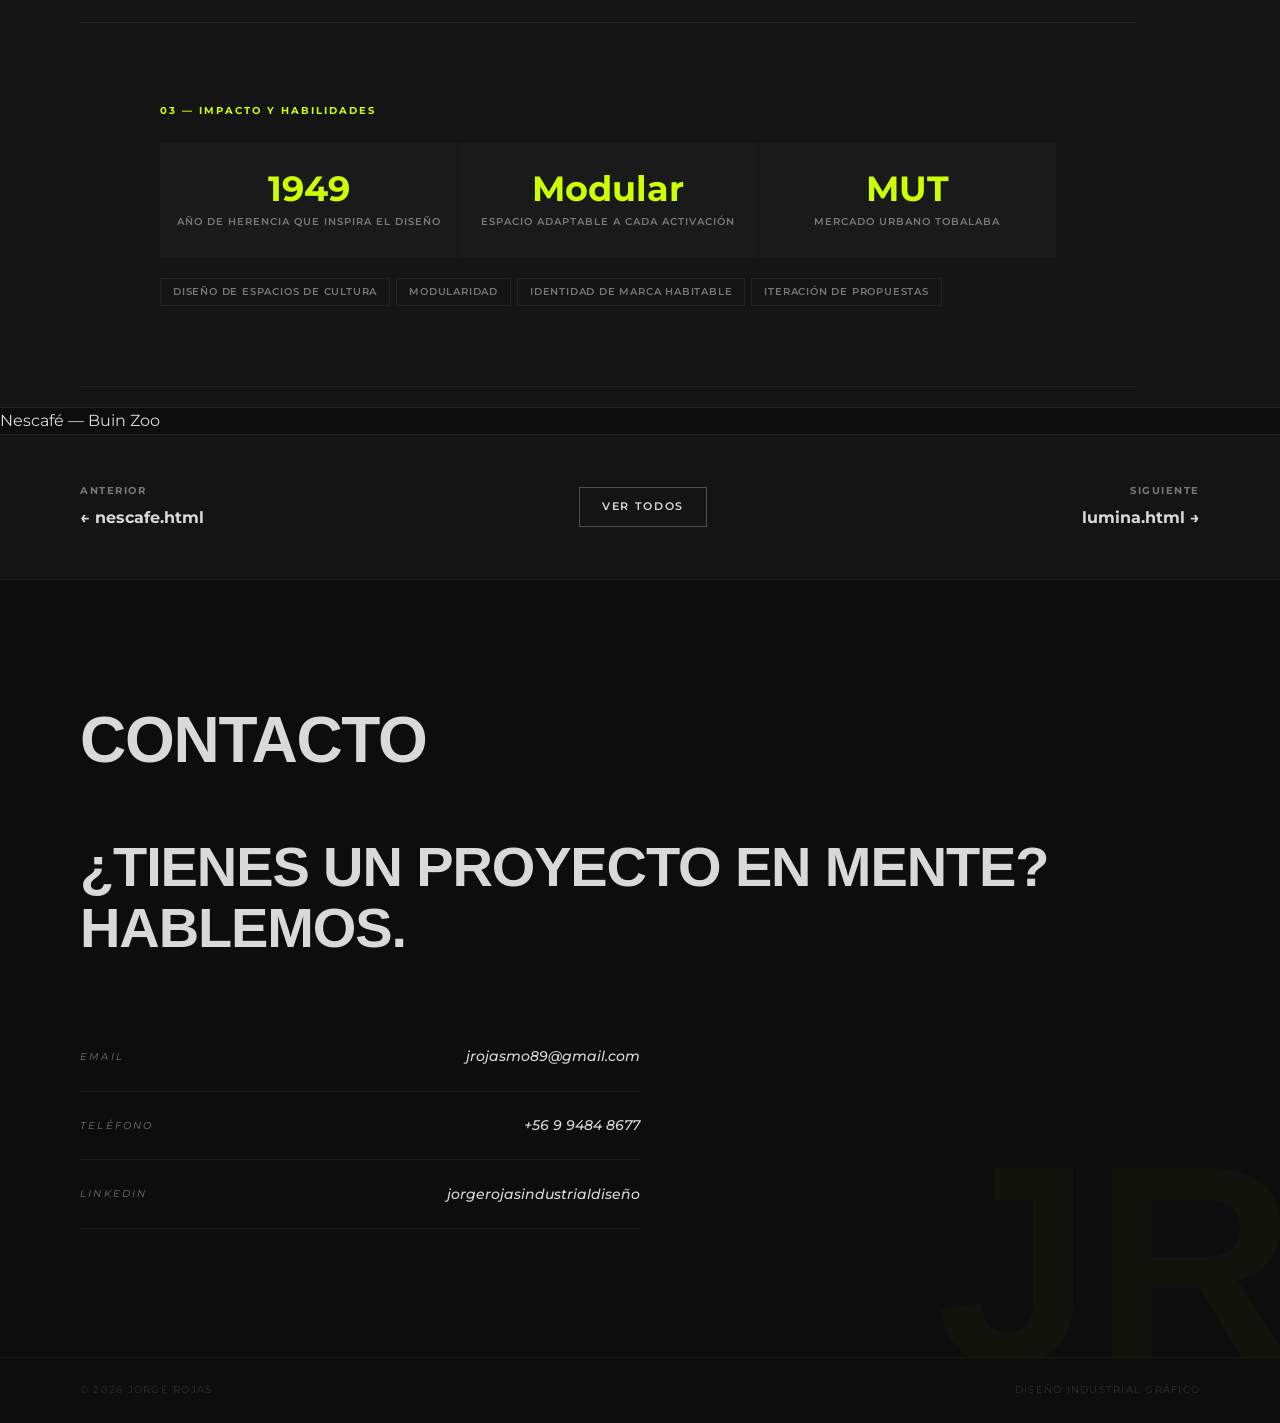
==== commit ccc4c7b2: "Add files via upload" ====
--- a/adidas-mut.html
+++ b/adidas-mut.html
@@ -9,243 +9,235 @@
   <link rel="preconnect" href="https://fonts.gstatic.com" crossorigin/>
   <link href="https://fonts.googleapis.com/css2?family=Montserrat:ital,wght@0,300;0,400;0,500;0,600;0,700;1,300;1,400&display=swap" rel="stylesheet"/>
   <link rel="stylesheet" href="style.css"/>
-  
-<style>
-/* ── RESET PARCIAL PARA PÁGINAS DE DETALLE ── */
-.pd-gallery-section { width: 100%; background: #080808; padding: 48px 0; }
-.pd-gallery-inner   { max-width: var(--max-w); margin: 0 auto; padding: 0 var(--pad-x); }
-.pd-gallery-label   { display: block; font-size: 10px; font-weight: 700; letter-spacing: .2em; text-transform: uppercase; color: #CCFF00; margin-bottom: 20px; }
-
-/* Grid principal de galería */
-.pd-grid { display: grid; gap: 4px; width: 100%; }
-
-/* Ítem de galería */
-.pd-img { overflow: hidden; background: #111; display: block; }
-.pd-img img { width: 100%; height: 100%; object-fit: cover; display: block; transition: transform .5s ease, filter .4s ease; filter: brightness(.85); }
-.pd-img:hover img { transform: scale(1.04); filter: brightness(1); }
-
-/* Alturas fijas por clase */
-.pd-h-xs  { height: 180px; }
-.pd-h-sm  { height: 240px; }
-.pd-h-md  { height: 320px; }
-.pd-h-lg  { height: 420px; }
-.pd-h-xl  { height: 520px; }
-.pd-h-xxl { height: 620px; }
-
-/* Secciones de contenido */
-.pd-section { padding: 64px 0; border-bottom: 1px solid rgba(255,255,255,.05); }
-.pd-section:last-of-type { border-bottom: none; }
-.pd-inner   { max-width: var(--max-w); margin: 0 auto; padding: 0 var(--pad-x); }
-.pd-inner--narrow { max-width: var(--max-w); margin: 0 auto; padding: 0 var(--pad-x); max-width: 820px !important; }
-
-.pd-label   { display: block; font-size: 10px; font-weight: 700; letter-spacing: .2em; text-transform: uppercase; color: #CCFF00; margin-bottom: 16px; }
-.pd-heading { font-size: clamp(1.6rem, 3.5vw, 2.6rem); font-weight: 700; color: #fff; line-height: 1.1; margin: 0 0 20px; }
-.pd-text    { font-size: 15px; color: rgba(255,255,255,.62); line-height: 1.85; margin-bottom: 16px; }
-.pd-text strong { color: rgba(255,255,255,.9); font-weight: 600; }
-
-/* Split 2 columnas */
-.pd-split { display: grid; grid-template-columns: 1fr 1fr; gap: 64px; align-items: start; }
-
-/* Challenges */
-.pd-challenges { display: grid; grid-template-columns: repeat(auto-fit, minmax(260px,1fr)); gap: 16px; margin-top: 24px; }
-.pd-challenge  { background: rgba(255,255,255,.03); border: 1px solid rgba(255,255,255,.07); border-top: 2px solid #CCFF00; padding: 24px; }
-.pd-ch-num   { font-size: 2rem; font-weight: 700; color: #CCFF00; opacity: .2; line-height: 1; margin-bottom: 12px; }
-.pd-ch-title { font-size: 11px; font-weight: 700; letter-spacing: .1em; text-transform: uppercase; color: #fff; margin-bottom: 10px; }
-.pd-ch-text  { font-size: 13px; color: rgba(255,255,255,.5); line-height: 1.7; }
-
-/* Tools */
-.pd-tools { display: grid; grid-template-columns: repeat(auto-fit, minmax(200px,1fr)); gap: 8px; margin-top: 20px; }
-.pd-tool  { display: flex; align-items: flex-start; gap: 10px; padding: 14px; background: rgba(255,255,255,.03); border: 1px solid rgba(255,255,255,.06); }
-.pd-tool-dot  { width: 6px; height: 6px; background: #CCFF00; border-radius: 50%; margin-top: 5px; flex-shrink: 0; }
-.pd-tool-name { font-size: 12px; font-weight: 600; color: rgba(255,255,255,.8); margin-bottom: 3px; }
-.pd-tool-desc { font-size: 11px; color: rgba(255,255,255,.38); }
-
-/* Métricas */
-.pd-metrics { display: grid; grid-template-columns: repeat(auto-fit, minmax(160px,1fr)); gap: 1px; background: rgba(255,255,255,.05); margin-top: 24px; }
-.pd-metric  { background: #0a0a0a; padding: 28px 20px; text-align: center; }
-.pd-metric-val { font-size: 2.4rem; font-weight: 700; color: #CCFF00; line-height: 1; margin-bottom: 8px; }
-.pd-metric-lbl { font-size: 10px; font-weight: 600; letter-spacing: .1em; text-transform: uppercase; color: rgba(255,255,255,.35); }
-
-/* Highlight neon */
-.pd-highlight { background: #CCFF00; padding: 56px var(--pad-x); }
-.pd-hl-inner  { max-width: var(--max-w); margin: 0 auto; }
-.pd-hl-label  { display: block; font-size: 10px; font-weight: 700; letter-spacing: .2em; text-transform: uppercase; color: rgba(0,0,0,.4); margin-bottom: 14px; }
-.pd-hl-quote  { font-size: clamp(1.1rem, 2.5vw, 1.8rem); font-weight: 700; color: #000; line-height: 1.35; max-width: 820px; margin: 0; }
-
-/* Tags */
-.pd-tags { display: flex; flex-wrap: wrap; gap: 6px; margin-top: 20px; }
-.pd-tag  { font-size: 10px; font-weight: 600; letter-spacing: .08em; text-transform: uppercase; padding: 5px 12px; border: 1px solid rgba(255,255,255,.14); color: rgba(255,255,255,.65); }
-
-/* Steps proceso */
-.pd-steps { margin-top: 24px; }
-.pd-step  { display: grid; grid-template-columns: 44px 1fr; gap: 20px; padding: 20px 0; border-bottom: 1px solid rgba(255,255,255,.05); }
-.pd-step:last-child { border-bottom: none; }
-.pd-step-num   { font-size: 1.6rem; font-weight: 700; color: #CCFF00; opacity: .2; line-height: 1; }
-.pd-step-title { font-size: 11px; font-weight: 700; letter-spacing: .1em; text-transform: uppercase; color: #fff; margin-bottom: 6px; }
-.pd-step-text  { font-size: 13px; color: rgba(255,255,255,.48); line-height: 1.7; }
-
-/* Proj Nav */
-.pd-proj-nav { background: #111; border-top: 1px solid rgba(255,255,255,.06); padding: 40px var(--pad-x); }
-.pd-nav-inner { max-width: var(--max-w); margin: 0 auto; display: flex; justify-content: space-between; align-items: center; flex-wrap: wrap; gap: 16px; }
-.pd-nav-lbl  { display: block; font-size: 10px; font-weight: 700; letter-spacing: .15em; text-transform: uppercase; color: rgba(255,255,255,.28); margin-bottom: 6px; }
-.pd-nav-link { font-size: 1rem; font-weight: 700; color: #fff; text-decoration: none; transition: color .2s; }
-.pd-nav-link:hover { color: #CCFF00; }
-.pd-all-btn  { display: inline-flex; align-items: center; padding: 10px 22px; font-size: 11px; font-weight: 600; letter-spacing: .18em; text-transform: uppercase; border: 1px solid rgba(217,217,217,.28); color: #D9D9D9; text-decoration: none; transition: all .3s; }
-.pd-all-btn:hover { border-color: #CCFF00; color: #CCFF00; }
-
-/* Hero page */
-.pd-hero { position: relative; min-height: 70vh; display: flex; align-items: flex-end; overflow: hidden; background: #0a0a0a; }
-.pd-hero-bg { position: absolute; inset: 0; background-size: cover; background-position: center 35%; filter: brightness(.3); transform: scale(1.05); transition: transform 8s ease; }
-.pd-hero:hover .pd-hero-bg { transform: scale(1); }
-.pd-hero-overlay { position: absolute; inset: 0; background: linear-gradient(to top, #0a0a0a 0%, transparent 60%); }
-.pd-hero-content { position: relative; z-index: 2; padding: 64px var(--pad-x); max-width: 900px; }
-.pd-back { display: inline-flex; align-items: center; gap: 8px; font-size: 11px; font-weight: 600; letter-spacing: .12em; text-transform: uppercase; color: rgba(217,217,217,.45); text-decoration: none; margin-bottom: 32px; transition: color .2s; }
-.pd-back:hover { color: #CCFF00; }
-.pd-back svg { width: 16px; height: 16px; }
-.pd-hero-cat   { display: block; font-size: 10px; font-weight: 700; letter-spacing: .2em; text-transform: uppercase; color: #CCFF00; margin-bottom: 12px; }
-.pd-hero-title { font-size: clamp(2.5rem, 8vw, 6rem); font-weight: 700; line-height: .95; color: #fff; margin: 0 0 16px; }
-.pd-hero-sub   { font-size: 15px; color: rgba(255,255,255,.52); font-weight: 300; max-width: 500px; line-height: 1.65; }
-
-/* Meta strip */
-.pd-meta { background: #111; border-bottom: 1px solid rgba(255,255,255,.06); }
-.pd-meta-inner { display: flex; flex-wrap: wrap; max-width: 100%; }
-.pd-meta-item  { flex: 1 1 160px; padding: 20px var(--pad-x); border-right: 1px solid rgba(255,255,255,.06); }
-.pd-meta-item:last-child { border-right: none; }
-.pd-meta-lbl { display: block; font-size: 10px; font-weight: 700; letter-spacing: .15em; text-transform: uppercase; color: #CCFF00; margin-bottom: 5px; }
-.pd-meta-val { font-size: 13px; color: rgba(255,255,255,.75); font-weight: 500; }
-
-/* Sección oscura alternativa */
-.pd-section--dark { background: #0d0d0d; }
-
-/* Responsive */
-@media (max-width: 1024px) {
-  .pd-gallery-inner, .pd-inner, .pd-highlight, .pd-proj-nav, .pd-hero-content, .pd-meta-item { padding-left: 48px; padding-right: 48px; }
+  <style>
+/* Páginas de detalle — usa variables de style.css */
+.proj-detail-wrap { width: 100%; }
+
+/* HERO */
+.pdx-hero { position:relative; min-height:70vh; display:flex; align-items:flex-end; overflow:hidden; background:var(--negro); }
+.pdx-hero-bg { position:absolute; inset:0; background-size:cover; background-position:center 35%; filter:brightness(.3); transform:scale(1.05); transition:transform 8s ease; }
+.pdx-hero:hover .pdx-hero-bg { transform:scale(1); }
+.pdx-hero-overlay { position:absolute; inset:0; background:linear-gradient(to top,var(--negro) 0%,transparent 60%); }
+.pdx-hero-inner { position:relative; z-index:2; max-width:var(--max-w); margin:0 auto; padding:4rem var(--pad-x); width:100%; }
+.pdx-back { display:inline-flex; align-items:center; gap:8px; font-size:11px; font-weight:600; letter-spacing:.12em; text-transform:uppercase; color:var(--gris-dim); text-decoration:none; margin-bottom:2rem; transition:color .2s; }
+.pdx-back:hover { color:var(--neon); }
+.pdx-back svg { width:16px; height:16px; }
+.pdx-cat { display:block; font-size:10px; font-weight:700; letter-spacing:.2em; text-transform:uppercase; color:var(--neon); margin-bottom:12px; }
+.pdx-title { font-size:clamp(2.5rem,8vw,6rem); font-weight:700; line-height:.95; color:var(--gris); margin:0 0 16px; }
+.pdx-sub { font-size:15px; color:var(--gris-dim); font-weight:300; max-width:500px; line-height:1.65; }
+
+/* META STRIP */
+.pdx-meta { background:var(--negro-2); border-bottom:1px solid var(--gris-off); width:100%; }
+.pdx-meta-row { max-width:var(--max-w); margin:0 auto; padding:0 var(--pad-x); display:flex; flex-wrap:wrap; }
+.pdx-meta-item { flex:1 1 160px; padding:20px 0 20px; border-right:1px solid var(--gris-off); padding-right:32px; margin-right:32px; }
+.pdx-meta-item:last-child { border-right:none; }
+.pdx-meta-lbl { display:block; font-size:10px; font-weight:700; letter-spacing:.15em; text-transform:uppercase; color:var(--neon); margin-bottom:5px; }
+.pdx-meta-val { font-size:13px; color:var(--gris); font-weight:500; }
+
+/* SECCIONES DE CONTENIDO */
+.pdx-section { padding:5rem 0; border-bottom:1px solid var(--gris-off); width:100%; }
+.pdx-section-dark { background:var(--negro-2); }
+.pdx-wrap { max-width:var(--max-w); margin:0 auto; padding:0 var(--pad-x); width:100%; box-sizing:border-box; }
+.pdx-wrap-narrow { max-width:860px; margin:0 auto; padding:0 var(--pad-x); width:100%; box-sizing:border-box; }
+.pdx-label { display:block; font-size:10px; font-weight:700; letter-spacing:.2em; text-transform:uppercase; color:var(--neon); margin-bottom:16px; }
+.pdx-heading { font-size:clamp(1.6rem,3.5vw,2.6rem); font-weight:700; color:var(--gris); line-height:1.1; margin:0 0 20px; }
+.pdx-text { font-size:14px; color:var(--gris-dim); line-height:1.9; margin-bottom:14px; }
+.pdx-text strong { color:var(--gris); font-weight:600; }
+
+/* GALERÍA */
+.pdx-gallery { width:100%; background:var(--negro); padding:4rem 0; }
+.pdx-gallery-inner { max-width:var(--max-w); margin:0 auto; padding:0 var(--pad-x); width:100%; box-sizing:border-box; }
+.pdx-gallery-label { display:block; font-size:10px; font-weight:700; letter-spacing:.2em; text-transform:uppercase; color:var(--neon); margin-bottom:20px; }
+.pdx-grid { display:grid; gap:4px; width:100%; box-sizing:border-box; }
+.pdx-img { overflow:hidden; background:var(--negro-3); display:block; width:100%; }
+.pdx-img img { width:100%; height:100%; object-fit:cover; display:block; transition:transform .5s ease, filter .4s ease; filter:brightness(.85); }
+.pdx-img:hover img { transform:scale(1.04); filter:brightness(1); }
+.pdx-h-sm  { height:220px; }
+.pdx-h-md  { height:320px; }
+.pdx-h-lg  { height:420px; }
+.pdx-h-xl  { height:520px; }
+.pdx-h-xxl { height:620px; }
+
+/* SPLIT */
+.pdx-split { display:grid; grid-template-columns:1fr 1fr; gap:4rem; align-items:start; }
+
+/* CHALLENGES */
+.pdx-challenges { display:grid; grid-template-columns:repeat(auto-fit,minmax(250px,1fr)); gap:16px; margin-top:24px; }
+.pdx-challenge { background:var(--gris-off); border-top:2px solid var(--neon); padding:24px; }
+.pdx-ch-num { font-size:2rem; font-weight:700; color:var(--neon); opacity:.2; line-height:1; margin-bottom:10px; }
+.pdx-ch-title { font-size:11px; font-weight:700; letter-spacing:.1em; text-transform:uppercase; color:var(--gris); margin-bottom:8px; }
+.pdx-ch-text { font-size:13px; color:var(--gris-dim); line-height:1.7; }
+
+/* TOOLS */
+.pdx-tools { display:grid; grid-template-columns:repeat(auto-fit,minmax(190px,1fr)); gap:8px; margin-top:20px; }
+.pdx-tool { display:flex; align-items:flex-start; gap:10px; padding:14px; background:var(--gris-off); }
+.pdx-tool-dot { width:6px; height:6px; background:var(--neon); border-radius:50%; margin-top:5px; flex-shrink:0; }
+.pdx-tool-name { font-size:12px; font-weight:600; color:var(--gris); margin-bottom:3px; }
+.pdx-tool-desc { font-size:11px; color:var(--gris-dim); }
+
+/* METRICS */
+.pdx-metrics { display:grid; grid-template-columns:repeat(auto-fit,minmax(150px,1fr)); gap:2px; margin-top:24px; }
+.pdx-metric { background:var(--negro-3); padding:28px 16px; text-align:center; }
+.pdx-metric-val { font-size:2.2rem; font-weight:700; color:var(--neon); line-height:1; margin-bottom:8px; }
+.pdx-metric-lbl { font-size:10px; font-weight:600; letter-spacing:.1em; text-transform:uppercase; color:var(--gris-dim); }
+
+/* HIGHLIGHT */
+.pdx-highlight { background:var(--neon); padding:4rem 0; width:100%; }
+.pdx-hl-inner { max-width:var(--max-w); margin:0 auto; padding:0 var(--pad-x); }
+.pdx-hl-label { display:block; font-size:10px; font-weight:700; letter-spacing:.2em; text-transform:uppercase; color:rgba(0,0,0,.4); margin-bottom:14px; }
+.pdx-hl-quote { font-size:clamp(1.1rem,2.5vw,1.8rem); font-weight:700; color:#000; line-height:1.35; max-width:820px; margin:0; }
+
+/* TAGS */
+.pdx-tags { display:flex; flex-wrap:wrap; gap:6px; margin-top:20px; }
+.pdx-tag { font-size:10px; font-weight:600; letter-spacing:.08em; text-transform:uppercase; padding:5px 12px; border:1px solid var(--gris-off); color:var(--gris-dim); }
+
+/* NAV ENTRE PROYECTOS */
+.pdx-nav { background:var(--negro-2); border-top:1px solid var(--gris-off); padding:3rem 0; width:100%; }
+.pdx-nav-inner { max-width:var(--max-w); margin:0 auto; padding:0 var(--pad-x); display:flex; justify-content:space-between; align-items:center; flex-wrap:wrap; gap:16px; }
+.pdx-nav-lbl { display:block; font-size:10px; font-weight:700; letter-spacing:.15em; text-transform:uppercase; color:var(--gris-dim); margin-bottom:6px; }
+.pdx-nav-link { font-size:1rem; font-weight:700; color:var(--gris); text-decoration:none; transition:color .2s; }
+.pdx-nav-link:hover { color:var(--neon); }
+
+/* RESPONSIVE */
+@media (max-width:1024px) {
+  .pdx-split { gap:2.5rem; }
 }
-@media (max-width: 768px) {
-  .pd-gallery-inner, .pd-inner, .pd-highlight, .pd-proj-nav, .pd-hero-content, .pd-meta-item { padding-left: 24px; padding-right: 24px; }
-  .pd-split { grid-template-columns: 1fr; gap: 32px; }
-  .pd-grid { grid-template-columns: 1fr 1fr !important; }
-  .pd-img { grid-column: span 1 !important; grid-row: span 1 !important; }
-  .pd-h-xs, .pd-h-sm, .pd-h-md, .pd-h-lg, .pd-h-xl, .pd-h-xxl { height: 180px; }
-  .pd-nav-inner { flex-direction: column; align-items: flex-start; gap: 20px; }
+@media (max-width:768px) {
+  .pdx-split { grid-template-columns:1fr; gap:2rem; }
+  .pdx-grid { grid-template-columns:1fr 1fr !important; }
+  .pdx-img { grid-column:span 1 !important; }
+  .pdx-h-sm,.pdx-h-md,.pdx-h-lg,.pdx-h-xl,.pdx-h-xxl { height:180px; }
 }
 </style>
 </head>
 <body>
-  <a class="skip-link" href="#main-content">Saltar al contenido principal</a>
-  <nav class="nav" aria-label="Navegación principal">
-    <a href="index.html" class="nav__logo" aria-label="Jorge Rojas — Inicio">JRDI</a>
-    <ul class="nav__links" role="list">
-      <li><a href="index.html#sobre">Sobre mí</a></li>
-      <li><a href="index.html#proyectos">Proyectos</a></li>
-      <li><a href="index.html#contacto">Contacto</a></li>
-    </ul>
-    <button class="nav__hamburger" aria-label="Abrir menú" aria-expanded="false" aria-controls="mobileMenu">
-      <span aria-hidden="true"></span><span aria-hidden="true"></span><span aria-hidden="true"></span>
-    </button>
-  </nav>
-  <div class="mobile-menu" id="mobileMenu" role="dialog" aria-hidden="true">
-    <ul role="list">
-      <li><a href="index.html#sobre">Sobre mí</a></li>
-      <li><a href="index.html#proyectos">Proyectos</a></li>
-      <li><a href="index.html#contacto">Contacto</a></li>
-    </ul>
-  </div>
-  <main id="main-content">
-    <section class="pd-hero">
-      <div class="pd-hero-bg" style="background-image:url('img/adidas-mut.jpg')"></div>
-      <div class="pd-hero-overlay"></div>
-      <div class="pd-hero-content">
-        <a href="index.html#proyectos" class="pd-back">
-          <svg viewBox="0 0 24 24" fill="none" stroke="currentColor" stroke-width="2"><path d="M19 12H5M12 5l-7 7 7 7"/></svg>
-          Proyectos
-        </a>
-        <span class="pd-hero-cat">Espacios de Marca</span>
-        <h1 class="pd-hero-title">Adidas<br/>Hangout MUT</h1>
-        <p class="pd-hero-sub">Adidas Originals — Mercado Urbano Tobalaba</p>
-      </div>
-    </section>
-    <div class="pd-meta">
-      <div class="pd-meta-inner">
-        <div class="pd-meta-item"><span class="pd-meta-lbl">Cliente</span><span class="pd-meta-val">Espacio de Marca</span></div>
-        <div class="pd-meta-item"><span class="pd-meta-lbl">Categoría</span><span class="pd-meta-val">2023</span></div>
-        <div class="pd-meta-item"><span class="pd-meta-lbl">Año</span><span class="pd-meta-val">Concepto</span></div>
-        <div class="pd-meta-item"><span class="pd-meta-lbl">Espacio multipropósito modular</span><span class="pd-meta-val">
-<section class="pd-section">
-    <div class="pd-inner" style="max-width:820px">
-      <span class="pd-label reveal">01 — El encargo</span>
-      
-      <p class="pd-text reveal">El encargo fue desarrollar una propuesta para Adidas Originals dentro del Mercado Urbano Tobalaba: celebrar la herencia de la marca desde 1949 — Gazelle, Samba, Superstar — y <strong>reinterpretarla en clave contemporánea</strong> sin traicionar su ADN.</p><p class="pd-text reveal">La premisa: Adidas no es solo calzado — es un facilitador de cultura. El espacio se diseñó como un escenario multipropósito donde la comunidad habita la marca, no solo la consume. Adaptable a cada lanzamiento o activación especial.</p>
+<a class="skip-link" href="#main-content">Saltar al contenido principal</a>
+<nav class="nav" aria-label="Navegación principal">
+  <a href="index.html" class="nav__logo">JRDI</a>
+  <ul class="nav__links" role="list">
+    <li><a href="index.html#sobre">Sobre mí</a></li>
+    <li><a href="index.html#proyectos">Proyectos</a></li>
+    <li><a href="index.html#contacto">Contacto</a></li>
+  </ul>
+  <button class="nav__hamburger" aria-label="Abrir menú" aria-expanded="false" aria-controls="mobileMenu">
+    <span></span><span></span><span></span>
+  </button>
+</nav>
+<div class="mobile-menu" id="mobileMenu" role="dialog" aria-hidden="true">
+  <ul role="list">
+    <li><a href="index.html#sobre">Sobre mí</a></li>
+    <li><a href="index.html#proyectos">Proyectos</a></li>
+    <li><a href="index.html#contacto">Contacto</a></li>
+  </ul>
+</div>
+<main id="main-content">
+
+  <section class="pdx-hero">
+    <div class="pdx-hero-bg" style="background-image:url('img/adidas-mut.jpg')"></div>
+    <div class="pdx-hero-overlay"></div>
+    <div class="pdx-hero-inner">
+      <a href="index.html#proyectos" class="pdx-back">
+        <svg viewBox="0 0 24 24" fill="none" stroke="currentColor" stroke-width="2"><path d="M19 12H5M12 5l-7 7 7 7"/></svg>
+        Proyectos
+      </a>
+      <span class="pdx-cat">Espacios de Marca</span>
+      <h1 class="pdx-title">Adidas<br/>Hangout MUT</h1>
+      <p class="pdx-sub">Adidas Originals — Mercado Urbano Tobalaba</p>
     </div>
   </section>
-<div class="pd-gallery-section">
-    <div class="pd-gallery-inner">
-      <span class="pd-gallery-label">Moodboard — Propuestas — Hangout MUT</span>
-      <div class="pd-grid reveal" style="grid-template-columns:repeat(12,1fr)">
-        <a class="pd-img pd-h-xl reveal" href="img/adidas-mut.jpg" target="_blank" rel="noopener" style="grid-column:span 8">
+
+  <div class="pdx-meta">
+    <div class="pdx-meta-row">
+      <div class="pdx-meta-item"><span class="pdx-meta-lbl">Cliente</span><span class="pdx-meta-val">Espacio de Marca</span></div>
+      <div class="pdx-meta-item"><span class="pdx-meta-lbl">Categoría</span><span class="pdx-meta-val">2023</span></div>
+      <div class="pdx-meta-item"><span class="pdx-meta-lbl">Año</span><span class="pdx-meta-val">Concepto</span></div>
+      <div class="pdx-meta-item"><span class="pdx-meta-lbl">Espacio multipropósito modular</span><span class="pdx-meta-val">
+
+<section class="pdx-section">
+  <div class="pdx-wrap-narrow">
+    <span class="pdx-label">01 — El encargo</span>
+    
+    <p class="pdx-text">El encargo fue desarrollar una propuesta para Adidas Originals dentro del Mercado Urbano Tobalaba: celebrar la herencia de la marca desde 1949 — Gazelle, Samba, Superstar — y <strong>reinterpretarla en clave contemporánea</strong>.</p><p class="pdx-text">La premisa: Adidas no es solo calzado — es un facilitador de cultura. El espacio se diseñó como un escenario multipropósito donde la comunidad habita la marca, no solo la consume. Adaptable a cada lanzamiento o activación especial.</p>
+  </div>
+</section>
+
+<div class="pdx-gallery">
+  <div class="pdx-gallery-inner">
+    <span class="pdx-gallery-label">Moodboard — Propuestas — Hangout MUT</span>
+    <div class="pdx-grid" style="grid-template-columns:repeat(12,1fr)">
+      <a class="pdx-img pdx-h-xl" style="grid-column:span 8" href="img/adidas-mut.jpg" target="_blank" rel="noopener noreferrer">
       <img src="img/adidas-mut.jpg" alt="Adidas Hangout MUT terminado" loading="lazy"/>
-    </a><a class="pd-img pd-h-md reveal" href="img/adidas-mut-moodboard.jpg" target="_blank" rel="noopener" style="grid-column:span 4">
+    </a><a class="pdx-img pdx-h-md" style="grid-column:span 4" href="img/adidas-mut-moodboard.jpg" target="_blank" rel="noopener noreferrer">
       <img src="img/adidas-mut-moodboard.jpg" alt="Moodboard Adidas Originals 1949" loading="lazy"/>
-    </a><a class="pd-img pd-h-md reveal" href="img/adidas-mut 3.jpg" target="_blank" rel="noopener" style="grid-column:span 4">
+    </a><a class="pdx-img pdx-h-md" style="grid-column:span 4" href="img/adidas-mut 3.jpg" target="_blank" rel="noopener noreferrer">
       <img src="img/adidas-mut 3.jpg" alt="Propuesta B — escenario azul icónico" loading="lazy"/>
-    </a><a class="pd-img pd-h-md reveal" href="img/adidas-mut-4.jpg" target="_blank" rel="noopener" style="grid-column:span 4">
+    </a><a class="pdx-img pdx-h-md" style="grid-column:span 4" href="img/adidas-mut-4.jpg" target="_blank" rel="noopener noreferrer">
       <img src="img/adidas-mut-4.jpg" alt="Propuesta A — espacio modular STGO" loading="lazy"/>
-    </a><a class="pd-img pd-h-lg reveal" href="img/adidas-mut-5.jpg" target="_blank" rel="noopener" style="grid-column:span 6">
+    </a><a class="pdx-img pdx-h-lg" style="grid-column:span 6" href="img/adidas-mut-5.jpg" target="_blank" rel="noopener noreferrer">
       <img src="img/adidas-mut-5.jpg" alt="Vista interior Hangout MUT" loading="lazy"/>
-    </a><a class="pd-img pd-h-lg reveal" href="img/adidas-mut-6.jpg" target="_blank" rel="noopener" style="grid-column:span 6">
+    </a><a class="pdx-img pdx-h-lg" style="grid-column:span 6" href="img/adidas-mut-6.jpg" target="_blank" rel="noopener noreferrer">
       <img src="img/adidas-mut-6.jpg" alt="Detalle espacio Adidas Originals MUT" loading="lazy"/>
     </a>
-      </div>
-    </div>
-  </div>
-<div class="pd-highlight">
-    <div class="pd-hl-inner">
-      <span class="pd-hl-label">Insight del proyecto</span>
-      <p class="pd-hl-quote">"El espacio de marca más honesto es el que no necesita que pongas atención. Te envuelve solo."</p>
-    </div>
-  </div>
-<section class="pd-section">
-    <div class="pd-inner">
-      <span class="pd-label reveal">02 — Solución y herramientas</span>
-      
-      <div class="pd-split"><p class="pd-text reveal">Propuesta en varias iteraciones, siempre desde el mismo punto de partida: las raíces de la marca, estética vintage, azul icónico y tonos en madera ya presentes en la tienda.</p><p class="pd-text reveal">El resultado fue un espacio modular que convive con la identidad existente y se transforma según la ocasión — adaptable sin perder coherencia.</p><div class="pd-tools"><div class="pd-tool reveal"><span class="pd-tool-dot"></span><div><div class="pd-tool-name">3DS Max</div><div class="pd-tool-desc">Modelado y validación de propuestas</div></div></div><div class="pd-tool reveal"><span class="pd-tool-dot"></span><div><div class="pd-tool-name">Módulos adaptables</div><div class="pd-tool-desc">Sistema que cambia según la activación</div></div></div><div class="pd-tool reveal"><span class="pd-tool-dot"></span><div><div class="pd-tool-name">Madera y azul icónico</div><div class="pd-tool-desc">Paleta coherente con tienda existente</div></div></div><div class="pd-tool reveal"><span class="pd-tool-dot"></span><div><div class="pd-tool-name">Iteración A+B</div><div class="pd-tool-desc">Dos propuestas desarrolladas en paralelo</div></div></div></div></div>
-    </div>
+    </div>
+  </div>
+</div>
+
+<div class="pdx-highlight">
+  <div class="pdx-hl-inner">
+    <span class="pdx-hl-label">Insight del proyecto</span>
+    <p class="pdx-hl-quote">"El espacio de marca más honesto es el que no necesita que pongas atención. Te envuelve solo."</p>
+  </div>
+</div>
+
+<section class="pdx-section">
+  <div class="pdx-wrap">
+    <span class="pdx-label">02 — Solución y herramientas</span>
+    
+    <div class="pdx-split"><p class="pdx-text">Propuesta en varias iteraciones — Propuesta A y B — siempre desde el mismo punto de partida: las raíces de la marca, estética vintage, azul icónico y tonos en madera ya presentes en la tienda. Resultado: espacio modular que convive con la identidad existente.</p><div><div class="pdx-tools"><div class="pdx-tool"><span class="pdx-tool-dot"></span><div><div class="pdx-tool-name">3DS Max</div><div class="pdx-tool-desc">Modelado y validación de propuestas</div></div></div><div class="pdx-tool"><span class="pdx-tool-dot"></span><div><div class="pdx-tool-name">Módulos adaptables</div><div class="pdx-tool-desc">Sistema que cambia según la activación</div></div></div><div class="pdx-tool"><span class="pdx-tool-dot"></span><div><div class="pdx-tool-name">Madera y azul icónico</div><div class="pdx-tool-desc">Paleta coherente con la tienda existente</div></div></div></div></div></div>
+  </div>
+</section>
+
+<section class="pdx-section">
+  <div class="pdx-wrap">
+    <span class="pdx-label">03 — Impacto y habilidades</span>
+    
+    <div class="pdx-metrics"><div class="pdx-metric"><div class="pdx-metric-val">1949</div><div class="pdx-metric-lbl">Año de herencia que inspira el diseño</div></div><div class="pdx-metric"><div class="pdx-metric-val">Modular</div><div class="pdx-metric-lbl">Espacio adaptable a cada activación</div></div><div class="pdx-metric"><div class="pdx-metric-val">MUT</div><div class="pdx-metric-lbl">Mercado Urbano Tobalaba</div></div></div><div class="pdx-tags"><span class="pdx-tag">Diseño de espacios de cultura</span><span class="pdx-tag">Modularidad</span><span class="pdx-tag">Identidad de marca habitable</span><span class="pdx-tag">Iteración de propuestas</span></div>
+  </div>
+</section></span></div>
+    </div>
+  </div>
+
+  Nescafé — Buin Zoo
+
+  <div class="pdx-nav">
+    <div class="pdx-nav-inner">
+      <div><span class="pdx-nav-lbl">Anterior</span><a href="Lumina III" class="pdx-nav-link">← nescafe.html</a></div>
+      <a href="index.html#proyectos" class="btn btn--outline" style="font-size:11px;padding:10px 22px;letter-spacing:.15em;min-width:auto">Ver todos</a>
+      <div style="text-align:right"><span class="pdx-nav-lbl">Siguiente</span><a href="undefined" class="pdx-nav-link">lumina.html →</a></div>
+    </div>
+  </div>
+
+  <section class="contacto" id="contacto">
+    <div class="container">
+      <div class="section-header"><h2 class="section-title">Contacto</h2></div>
+      <p class="contacto__invite reveal">¿Tienes un proyecto en mente?<br/>Hablemos.</p>
+      <address class="contacto__links">
+        <a href="mailto:jrojasmo89@gmail.com" class="contacto__link reveal"><span class="contacto__lbl">Email</span><span class="contacto__val">jrojasmo89@gmail.com</span></a>
+        <a href="tel:+56994848677" class="contacto__link reveal"><span class="contacto__lbl">Teléfono</span><span class="contacto__val">+56 9 9484 8677</span></a>
+        <a href="https://linkedin.com/in/jorgerojasindustrialdisenio" target="_blank" rel="noopener noreferrer" class="contacto__link reveal"><span class="contacto__lbl">LinkedIn</span><span class="contacto__val">jorgerojasindustrialdiseño</span></a>
+      </address>
+    </div>
+    <div class="contacto__bg" aria-hidden="true">JR</div>
   </section>
-<section class="pd-section">
-    <div class="pd-inner">
-      <span class="pd-label reveal">03 — Impacto y habilidades</span>
-      
-      <div class="pd-metrics reveal"><div class="pd-metric"><div class="pd-metric-val">1949</div><div class="pd-metric-lbl">Año de herencia que inspira el diseño</div></div><div class="pd-metric"><div class="pd-metric-val">Modular</div><div class="pd-metric-lbl">Espacio adaptable a cada activación</div></div><div class="pd-metric"><div class="pd-metric-val">MUT</div><div class="pd-metric-lbl">Mercado Urbano Tobalaba — flagship cultural</div></div></div><div class="pd-tags reveal"><span class="pd-tag">Diseño de espacios de cultura</span><span class="pd-tag">Modularidad y adaptabilidad</span><span class="pd-tag">Identidad de marca habitable</span><span class="pd-tag">Iteración de propuestas</span></div>
-    </div>
-  </section></span></div>
-      </div>
-    </div>
-    Nescafé — Buin Zoo
-    <nav class="pd-proj-nav">
-      <div class="pd-nav-inner">
-        <div><span class="pd-nav-lbl">Anterior</span><a href="Lumina III" class="pd-nav-link">← nescafe.html</a></div>
-        <a href="index.html#proyectos" class="pd-all-btn">Ver todos</a>
-        <div style="text-align:right"><span class="pd-nav-lbl">Siguiente</span><a href="undefined" class="pd-nav-link">lumina.html →</a></div>
-      </div>
-    </nav>
-    <section class="contacto" id="contacto" aria-labelledby="ct">
-      <div class="container">
-        <div class="section-header"><h2 class="section-title" id="ct">Contacto</h2></div>
-        <p class="contacto__invite reveal">¿Tienes un proyecto en mente?<br/><span class="neon">Hablemos.</span></p>
-        <address class="contacto__links">
-          <a href="mailto:jrojasmo89@gmail.com" class="contacto__link reveal"><span class="contacto__lbl">Email</span><span class="contacto__val">jrojasmo89@gmail.com</span></a>
-          <a href="tel:+56994848677" class="contacto__link reveal"><span class="contacto__lbl">Teléfono</span><span class="contacto__val">+56 9 9484 8677</span></a>
-          <a href="https://linkedin.com/in/jorgerojasindustrialdisenio" target="_blank" rel="noopener noreferrer" class="contacto__link reveal"><span class="contacto__lbl">LinkedIn</span><span class="contacto__val">jorgerojasindustrialdiseño</span></a>
-        </address>
-      </div>
-      <div class="contacto__bg" aria-hidden="true">JR</div>
-    </section>
-  </main>
-  <footer class="footer"><div class="container footer__inner"><span>© 2026 Jorge Rojas</span><span>Diseño Industrial Gráfico</span></div></footer>
-  <script src="main.js"></script>
-  <script>
-    const ro=new IntersectionObserver((es)=>{es.forEach((e,i)=>{if(e.isIntersecting){setTimeout(()=>e.target.classList.add('visible'),i*60);ro.unobserve(e.target);}});},{threshold:0.08});
-    document.querySelectorAll('.reveal').forEach(el=>ro.observe(el));
-  </script>
+
+</main>
+<footer class="footer"><div class="container footer__inner"><span>© 2026 Jorge Rojas</span><span>Diseño Industrial Gráfico</span></div></footer>
+<script src="main.js"></script>
+<script>
+  new IntersectionObserver((es)=>{es.forEach((e,i)=>{if(e.isIntersecting){setTimeout(()=>e.target.classList.add('visible'),i*60);} });},{threshold:0.08})
+  .observe && document.querySelectorAll('.reveal').forEach(el=>
+    new IntersectionObserver((es)=>{if(es[0].isIntersecting){es[0].target.classList.add('visible');}},{threshold:0.08}).observe(el)
+  );
+</script>
 </body>
 </html>
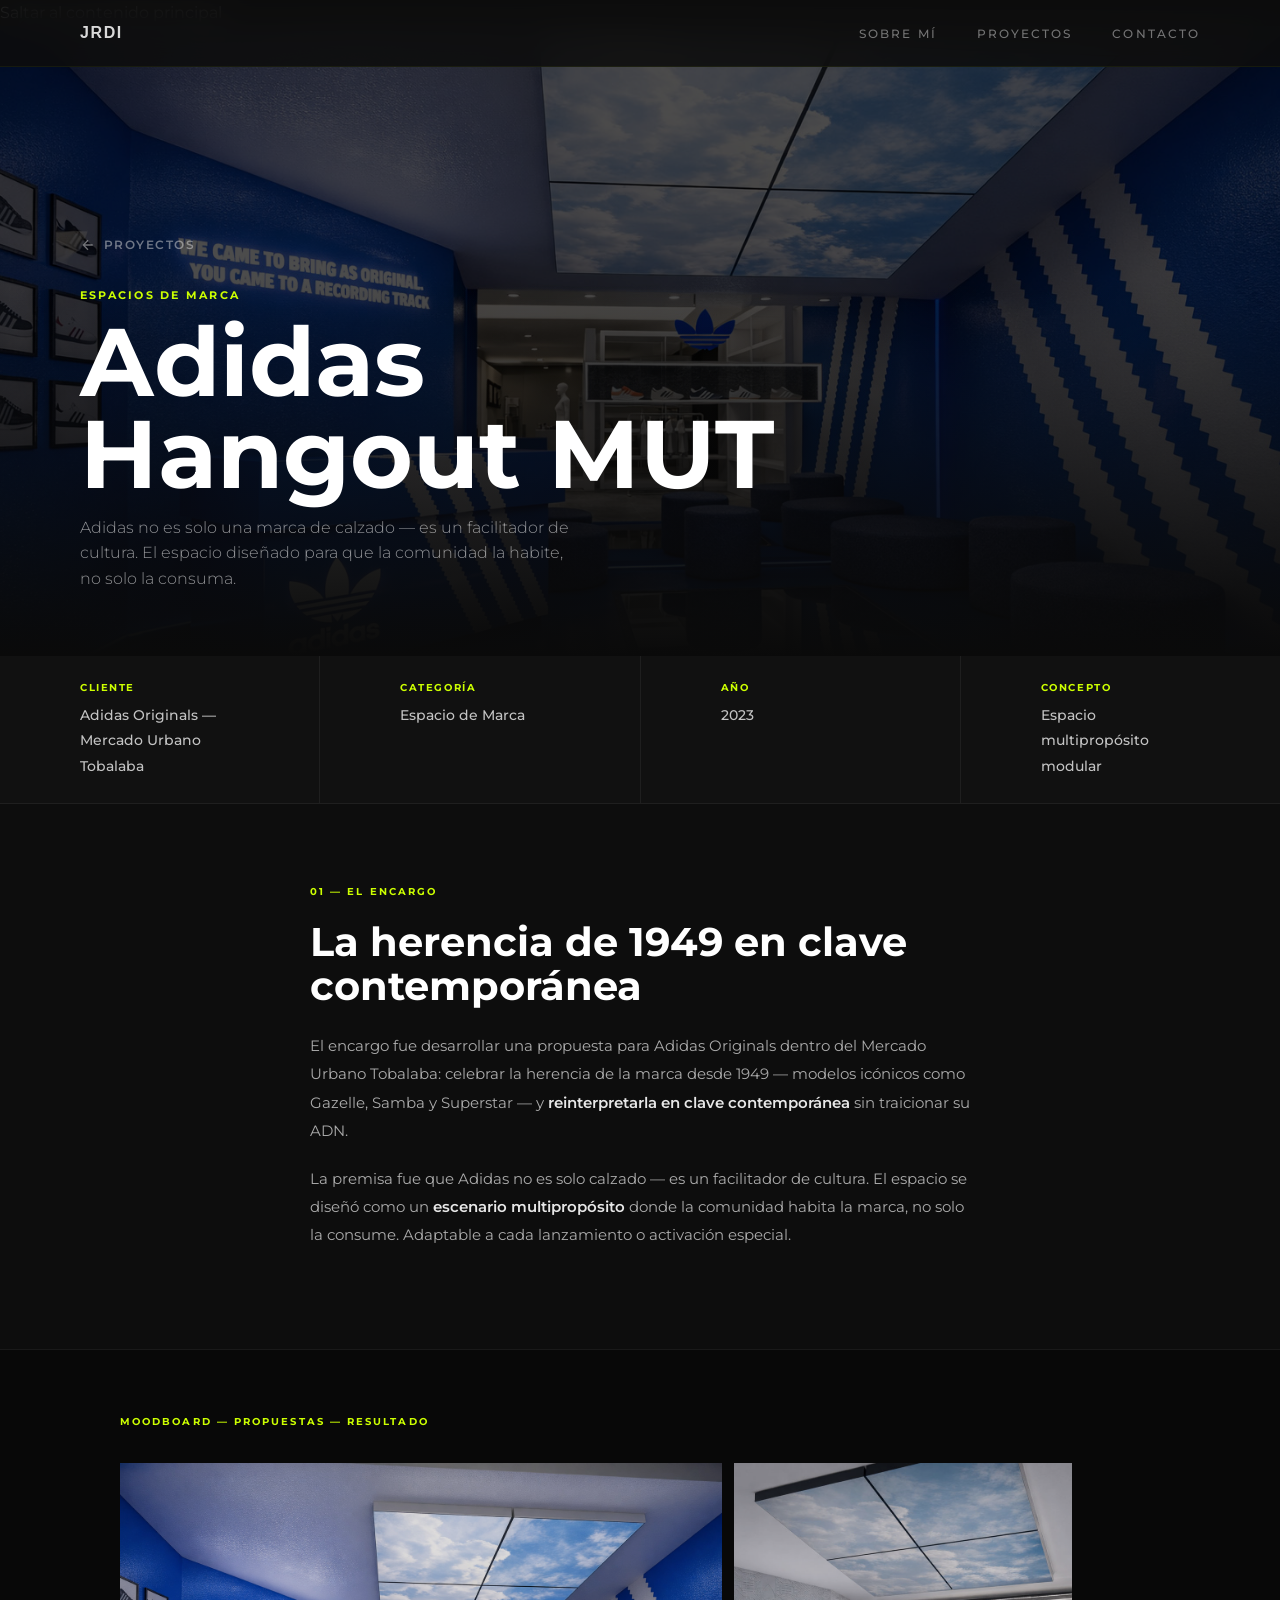
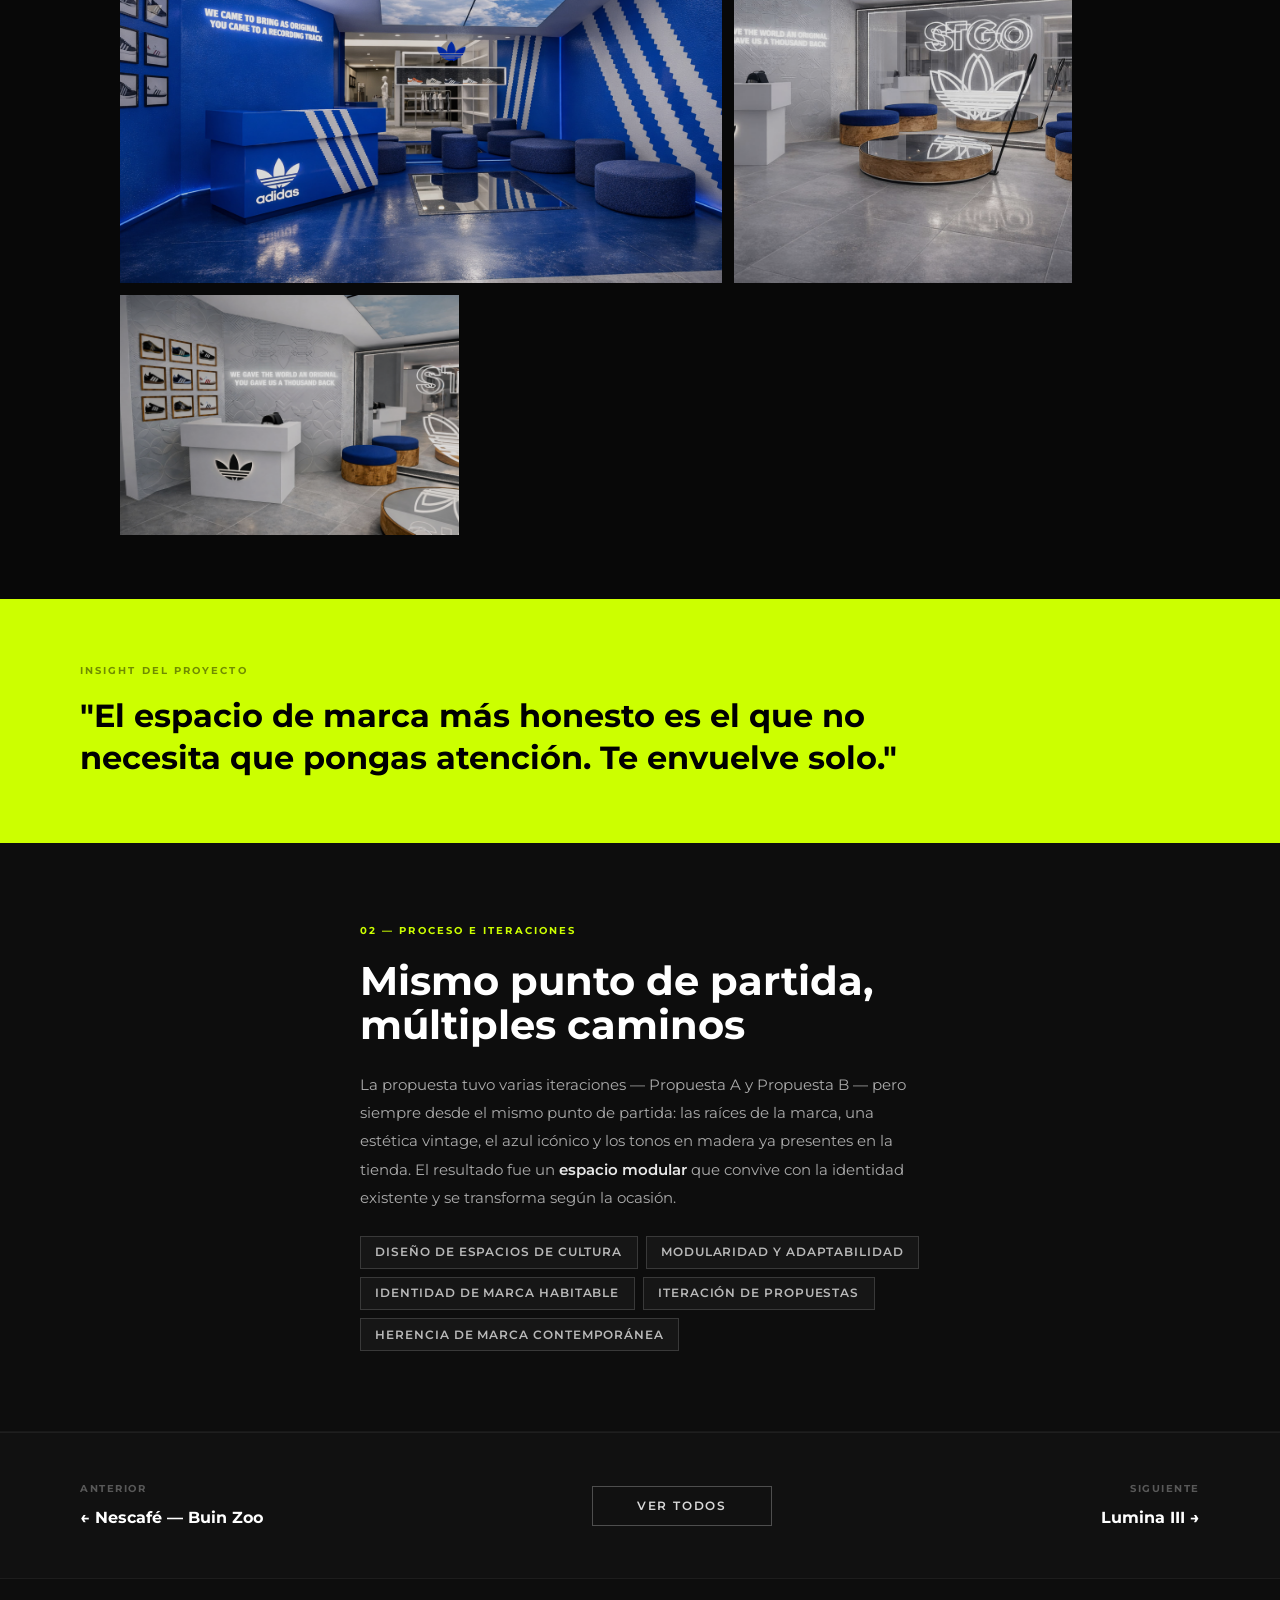
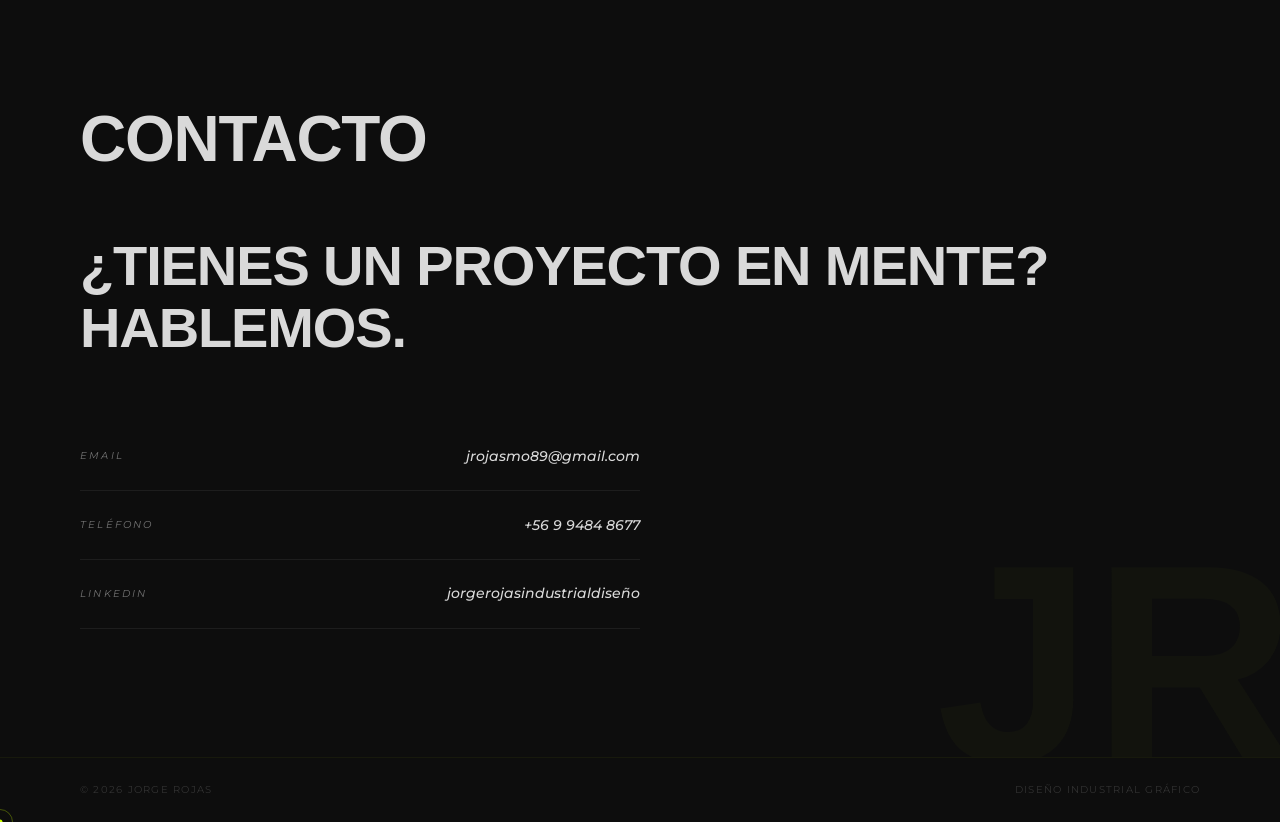
==== commit fc4e9092: "actualiza archivos version16-04 funcional" ====
--- a/adidas-mut.html
+++ b/adidas-mut.html
@@ -1,243 +1,187 @@
 <!DOCTYPE html>
 <html lang="es">
 <head>
-  <meta charset="UTF-8"/>
-  <meta name="viewport" content="width=device-width, initial-scale=1.0"/>
+  <meta charset="UTF-8" />
+  <meta name="viewport" content="width=device-width, initial-scale=1.0" />
   <title>Adidas — Hangout MUT · Jorge Rojas</title>
-  <meta name="description" content="El espacio diseñado para que la comunidad habite la marca, no solo la consuma."/>
-  <link rel="preconnect" href="https://fonts.googleapis.com"/>
-  <link rel="preconnect" href="https://fonts.gstatic.com" crossorigin/>
-  <link href="https://fonts.googleapis.com/css2?family=Montserrat:ital,wght@0,300;0,400;0,500;0,600;0,700;1,300;1,400&display=swap" rel="stylesheet"/>
-  <link rel="stylesheet" href="style.css"/>
+  <meta name="description" content="Adidas Originals Hangout MUT: escenario multipropósito donde la comunidad habita la marca." />
+  <link rel="preconnect" href="https://fonts.googleapis.com" />
+  <link rel="preconnect" href="https://fonts.gstatic.com" crossorigin />
+  <link href="https://fonts.googleapis.com/css2?family=Montserrat:ital,wght@0,300;0,400;0,500;0,600;0,700;1,300;1,400&display=swap" rel="stylesheet" />
+  <link rel="stylesheet" href="style.css" />
   <style>
-/* Páginas de detalle — usa variables de style.css */
-.proj-detail-wrap { width: 100%; }
-
-/* HERO */
-.pdx-hero { position:relative; min-height:70vh; display:flex; align-items:flex-end; overflow:hidden; background:var(--negro); }
-.pdx-hero-bg { position:absolute; inset:0; background-size:cover; background-position:center 35%; filter:brightness(.3); transform:scale(1.05); transition:transform 8s ease; }
-.pdx-hero:hover .pdx-hero-bg { transform:scale(1); }
-.pdx-hero-overlay { position:absolute; inset:0; background:linear-gradient(to top,var(--negro) 0%,transparent 60%); }
-.pdx-hero-inner { position:relative; z-index:2; max-width:var(--max-w); margin:0 auto; padding:4rem var(--pad-x); width:100%; }
-.pdx-back { display:inline-flex; align-items:center; gap:8px; font-size:11px; font-weight:600; letter-spacing:.12em; text-transform:uppercase; color:var(--gris-dim); text-decoration:none; margin-bottom:2rem; transition:color .2s; }
-.pdx-back:hover { color:var(--neon); }
-.pdx-back svg { width:16px; height:16px; }
-.pdx-cat { display:block; font-size:10px; font-weight:700; letter-spacing:.2em; text-transform:uppercase; color:var(--neon); margin-bottom:12px; }
-.pdx-title { font-size:clamp(2.5rem,8vw,6rem); font-weight:700; line-height:.95; color:var(--gris); margin:0 0 16px; }
-.pdx-sub { font-size:15px; color:var(--gris-dim); font-weight:300; max-width:500px; line-height:1.65; }
-
-/* META STRIP */
-.pdx-meta { background:var(--negro-2); border-bottom:1px solid var(--gris-off); width:100%; }
-.pdx-meta-row { max-width:var(--max-w); margin:0 auto; padding:0 var(--pad-x); display:flex; flex-wrap:wrap; }
-.pdx-meta-item { flex:1 1 160px; padding:20px 0 20px; border-right:1px solid var(--gris-off); padding-right:32px; margin-right:32px; }
-.pdx-meta-item:last-child { border-right:none; }
-.pdx-meta-lbl { display:block; font-size:10px; font-weight:700; letter-spacing:.15em; text-transform:uppercase; color:var(--neon); margin-bottom:5px; }
-.pdx-meta-val { font-size:13px; color:var(--gris); font-weight:500; }
-
-/* SECCIONES DE CONTENIDO */
-.pdx-section { padding:5rem 0; border-bottom:1px solid var(--gris-off); width:100%; }
-.pdx-section-dark { background:var(--negro-2); }
-.pdx-wrap { max-width:var(--max-w); margin:0 auto; padding:0 var(--pad-x); width:100%; box-sizing:border-box; }
-.pdx-wrap-narrow { max-width:860px; margin:0 auto; padding:0 var(--pad-x); width:100%; box-sizing:border-box; }
-.pdx-label { display:block; font-size:10px; font-weight:700; letter-spacing:.2em; text-transform:uppercase; color:var(--neon); margin-bottom:16px; }
-.pdx-heading { font-size:clamp(1.6rem,3.5vw,2.6rem); font-weight:700; color:var(--gris); line-height:1.1; margin:0 0 20px; }
-.pdx-text { font-size:14px; color:var(--gris-dim); line-height:1.9; margin-bottom:14px; }
-.pdx-text strong { color:var(--gris); font-weight:600; }
-
-/* GALERÍA */
-.pdx-gallery { width:100%; background:var(--negro); padding:4rem 0; }
-.pdx-gallery-inner { max-width:var(--max-w); margin:0 auto; padding:0 var(--pad-x); width:100%; box-sizing:border-box; }
-.pdx-gallery-label { display:block; font-size:10px; font-weight:700; letter-spacing:.2em; text-transform:uppercase; color:var(--neon); margin-bottom:20px; }
-.pdx-grid { display:grid; gap:4px; width:100%; box-sizing:border-box; }
-.pdx-img { overflow:hidden; background:var(--negro-3); display:block; width:100%; }
-.pdx-img img { width:100%; height:100%; object-fit:cover; display:block; transition:transform .5s ease, filter .4s ease; filter:brightness(.85); }
-.pdx-img:hover img { transform:scale(1.04); filter:brightness(1); }
-.pdx-h-sm  { height:220px; }
-.pdx-h-md  { height:320px; }
-.pdx-h-lg  { height:420px; }
-.pdx-h-xl  { height:520px; }
-.pdx-h-xxl { height:620px; }
-
-/* SPLIT */
-.pdx-split { display:grid; grid-template-columns:1fr 1fr; gap:4rem; align-items:start; }
-
-/* CHALLENGES */
-.pdx-challenges { display:grid; grid-template-columns:repeat(auto-fit,minmax(250px,1fr)); gap:16px; margin-top:24px; }
-.pdx-challenge { background:var(--gris-off); border-top:2px solid var(--neon); padding:24px; }
-.pdx-ch-num { font-size:2rem; font-weight:700; color:var(--neon); opacity:.2; line-height:1; margin-bottom:10px; }
-.pdx-ch-title { font-size:11px; font-weight:700; letter-spacing:.1em; text-transform:uppercase; color:var(--gris); margin-bottom:8px; }
-.pdx-ch-text { font-size:13px; color:var(--gris-dim); line-height:1.7; }
-
-/* TOOLS */
-.pdx-tools { display:grid; grid-template-columns:repeat(auto-fit,minmax(190px,1fr)); gap:8px; margin-top:20px; }
-.pdx-tool { display:flex; align-items:flex-start; gap:10px; padding:14px; background:var(--gris-off); }
-.pdx-tool-dot { width:6px; height:6px; background:var(--neon); border-radius:50%; margin-top:5px; flex-shrink:0; }
-.pdx-tool-name { font-size:12px; font-weight:600; color:var(--gris); margin-bottom:3px; }
-.pdx-tool-desc { font-size:11px; color:var(--gris-dim); }
-
-/* METRICS */
-.pdx-metrics { display:grid; grid-template-columns:repeat(auto-fit,minmax(150px,1fr)); gap:2px; margin-top:24px; }
-.pdx-metric { background:var(--negro-3); padding:28px 16px; text-align:center; }
-.pdx-metric-val { font-size:2.2rem; font-weight:700; color:var(--neon); line-height:1; margin-bottom:8px; }
-.pdx-metric-lbl { font-size:10px; font-weight:600; letter-spacing:.1em; text-transform:uppercase; color:var(--gris-dim); }
-
-/* HIGHLIGHT */
-.pdx-highlight { background:var(--neon); padding:4rem 0; width:100%; }
-.pdx-hl-inner { max-width:var(--max-w); margin:0 auto; padding:0 var(--pad-x); }
-.pdx-hl-label { display:block; font-size:10px; font-weight:700; letter-spacing:.2em; text-transform:uppercase; color:rgba(0,0,0,.4); margin-bottom:14px; }
-.pdx-hl-quote { font-size:clamp(1.1rem,2.5vw,1.8rem); font-weight:700; color:#000; line-height:1.35; max-width:820px; margin:0; }
-
-/* TAGS */
-.pdx-tags { display:flex; flex-wrap:wrap; gap:6px; margin-top:20px; }
-.pdx-tag { font-size:10px; font-weight:600; letter-spacing:.08em; text-transform:uppercase; padding:5px 12px; border:1px solid var(--gris-off); color:var(--gris-dim); }
-
-/* NAV ENTRE PROYECTOS */
-.pdx-nav { background:var(--negro-2); border-top:1px solid var(--gris-off); padding:3rem 0; width:100%; }
-.pdx-nav-inner { max-width:var(--max-w); margin:0 auto; padding:0 var(--pad-x); display:flex; justify-content:space-between; align-items:center; flex-wrap:wrap; gap:16px; }
-.pdx-nav-lbl { display:block; font-size:10px; font-weight:700; letter-spacing:.15em; text-transform:uppercase; color:var(--gris-dim); margin-bottom:6px; }
-.pdx-nav-link { font-size:1rem; font-weight:700; color:var(--gris); text-decoration:none; transition:color .2s; }
-.pdx-nav-link:hover { color:var(--neon); }
-
-/* RESPONSIVE */
-@media (max-width:1024px) {
-  .pdx-split { gap:2.5rem; }
-}
-@media (max-width:768px) {
-  .pdx-split { grid-template-columns:1fr; gap:2rem; }
-  .pdx-grid { grid-template-columns:1fr 1fr !important; }
-  .pdx-img { grid-column:span 1 !important; }
-  .pdx-h-sm,.pdx-h-md,.pdx-h-lg,.pdx-h-xl,.pdx-h-xxl { height:180px; }
-}
-</style>
+    .back-link {display:inline-flex;align-items:center;gap:.5rem;font-size:.75rem;font-weight:600;letter-spacing:.12em;text-transform:uppercase;color:rgba(217,217,217,0.5);text-decoration:none;transition:color .2s;}
+    .back-link:hover{color:var(--neon);}
+    .back-link svg{width:16px;height:16px;}
+    .proj-hero{position:relative;min-height:70vh;display:flex;align-items:flex-end;overflow:hidden;background:#0a0a0a;}
+    .proj-hero__bg{position:absolute;inset:0;background-image:url('img/adidas-mut.jpg');background-size:cover;background-position:center 35%;filter:brightness(.3);transform:scale(1.05);transition:transform 8s ease;}
+    .proj-hero:hover .proj-hero__bg{transform:scale(1);}
+    .proj-hero__overlay{position:absolute;inset:0;background:linear-gradient(to top,#0a0a0a 0%,transparent 60%);}
+    .proj-hero__content{position:relative;z-index:2;padding:4rem var(--pad-x,1.5rem);max-width:900px;}
+    .proj-hero__cat{font-size:.7rem;font-weight:700;letter-spacing:.2em;text-transform:uppercase;color:var(--neon);margin-bottom:.75rem;display:block;}
+    .proj-hero__title{font-size:clamp(2.5rem,8vw,6rem);font-weight:700;line-height:.95;color:#fff;margin:0 0 1rem;}
+    .proj-hero__sub{font-size:1rem;color:rgba(255,255,255,.55);font-weight:300;max-width:500px;line-height:1.6;}
+    .proj-meta{background:#111;border-bottom:1px solid rgba(255,255,255,.06);}
+    .proj-meta__inner{display:flex;flex-wrap:wrap;}
+    .proj-meta__item{flex:1 1 160px;padding:1.5rem var(--pad-x,1.5rem);border-right:1px solid rgba(255,255,255,.06);}
+    .proj-meta__item:last-child{border-right:none;}
+    .proj-meta__lbl{font-size:.65rem;font-weight:700;letter-spacing:.15em;text-transform:uppercase;color:var(--neon);display:block;margin-bottom:.35rem;}
+    .proj-meta__val{font-size:.85rem;color:rgba(255,255,255,.75);font-weight:500;}
+    .proj-section{padding:5rem 0;border-bottom:1px solid rgba(255,255,255,.05);}
+    .proj-section:last-child{border-bottom:none;}
+    .proj-section__inner{max-width:1200px;margin:0 auto;padding:0 var(--pad-x,1.5rem);}
+    .proj-section--split .proj-section__inner{display:grid;grid-template-columns:1fr 1fr;gap:4rem;align-items:start;}
+    @media(max-width:768px){.proj-section--split .proj-section__inner{grid-template-columns:1fr;gap:2rem;}}
+    .proj-section__label{font-size:.65rem;font-weight:700;letter-spacing:.2em;text-transform:uppercase;color:var(--neon);margin-bottom:1.25rem;display:block;}
+    .proj-section__heading{font-size:clamp(1.5rem,4vw,2.5rem);font-weight:700;color:#fff;line-height:1.1;margin:0 0 1.5rem;}
+    .proj-section__text{font-size:.95rem;color:rgba(255,255,255,.65);line-height:1.85;margin-bottom:1.25rem;}
+    .proj-section__text strong{color:rgba(255,255,255,.9);font-weight:600;}
+    .proj-gallery{padding:4rem 0;background:#080808;}
+    .proj-gallery__inner{max-width:1200px;margin:0 auto;padding:0 var(--pad-x,1.5rem);}
+    .gallery-grid{display:grid;grid-template-columns:repeat(12,1fr);gap:.75rem;margin-top:2rem;}
+    .gallery-item{overflow:hidden;background:#111;}
+    .gallery-item img{width:100%;height:100%;object-fit:cover;display:block;transition:transform .5s ease,filter .5s ease;filter:brightness(.88);}
+    .gallery-item:hover img{transform:scale(1.04);filter:brightness(1);}
+    .gallery-item--main{grid-column:span 7;min-height:420px;}
+    .gallery-item--side{grid-column:span 5;min-height:420px;}
+    .gallery-item--wide{grid-column:span 4;min-height:240px;}
+    .gallery-item--med{grid-column:span 4;min-height:240px;}
+    .gallery-item--sm{grid-column:span 4;min-height:240px;}
+    @media(max-width:768px){.gallery-item--main,.gallery-item--side,.gallery-item--wide,.gallery-item--med,.gallery-item--sm{grid-column:span 12;min-height:220px;}}
+    .caso-highlight{background:var(--neon);padding:4rem var(--pad-x,1.5rem);}
+    .caso-highlight__inner{max-width:1200px;margin:0 auto;}
+    .caso-highlight__label{font-size:.65rem;font-weight:700;letter-spacing:.2em;text-transform:uppercase;color:rgba(0,0,0,.45);margin-bottom:1rem;display:block;}
+    .caso-highlight__quote{font-size:clamp(1.2rem,3vw,2rem);font-weight:700;color:#000;line-height:1.3;max-width:820px;margin:0;}
+    .tools-grid{display:grid;grid-template-columns:repeat(auto-fit,minmax(200px,1fr));gap:1rem;margin-top:1.5rem;}
+    .tool-item{display:flex;align-items:flex-start;gap:.75rem;padding:1rem;background:rgba(255,255,255,.03);border:1px solid rgba(255,255,255,.06);}
+    .tool-item__dot{width:6px;height:6px;background:var(--neon);border-radius:50%;margin-top:.45rem;flex-shrink:0;}
+    .tool-item__name{font-size:.8rem;font-weight:600;color:rgba(255,255,255,.8);margin-bottom:.2rem;}
+    .tool-item__detail{font-size:.75rem;color:rgba(255,255,255,.4);}
+    .learning-tags{display:flex;flex-wrap:wrap;gap:.5rem;margin-top:1.5rem;}
+    .learning-tag{font-size:.72rem;font-weight:600;letter-spacing:.08em;text-transform:uppercase;padding:.4rem .9rem;border:1px solid rgba(255,255,255,.15);color:rgba(255,255,255,.7);background:rgba(255,255,255,.04);}
+    .proj-nav{background:#111;border-top:1px solid rgba(255,255,255,.06);padding:3rem var(--pad-x,1.5rem);}
+    .proj-nav__inner{max-width:1200px;margin:0 auto;display:flex;justify-content:space-between;align-items:center;flex-wrap:wrap;gap:1rem;}
+    .proj-nav__label{font-size:.65rem;font-weight:700;letter-spacing:.15em;text-transform:uppercase;color:rgba(255,255,255,.3);margin-bottom:.4rem;display:block;}
+    .proj-nav__link{font-size:1rem;font-weight:700;color:#fff;text-decoration:none;transition:color .2s;}
+    .proj-nav__link:hover{color:var(--neon);}
+    .reveal{opacity:0;transform:translateY(24px);transition:opacity .6s ease,transform .6s ease;}
+    .reveal.visible{opacity:1;transform:none;}
+  </style>
 </head>
 <body>
-<a class="skip-link" href="#main-content">Saltar al contenido principal</a>
-<nav class="nav" aria-label="Navegación principal">
-  <a href="index.html" class="nav__logo">JRDI</a>
-  <ul class="nav__links" role="list">
-    <li><a href="index.html#sobre">Sobre mí</a></li>
-    <li><a href="index.html#proyectos">Proyectos</a></li>
-    <li><a href="index.html#contacto">Contacto</a></li>
-  </ul>
-  <button class="nav__hamburger" aria-label="Abrir menú" aria-expanded="false" aria-controls="mobileMenu">
-    <span></span><span></span><span></span>
-  </button>
-</nav>
-<div class="mobile-menu" id="mobileMenu" role="dialog" aria-hidden="true">
-  <ul role="list">
-    <li><a href="index.html#sobre">Sobre mí</a></li>
-    <li><a href="index.html#proyectos">Proyectos</a></li>
-    <li><a href="index.html#contacto">Contacto</a></li>
-  </ul>
-</div>
-<main id="main-content">
-
-  <section class="pdx-hero">
-    <div class="pdx-hero-bg" style="background-image:url('img/adidas-mut.jpg')"></div>
-    <div class="pdx-hero-overlay"></div>
-    <div class="pdx-hero-inner">
-      <a href="index.html#proyectos" class="pdx-back">
-        <svg viewBox="0 0 24 24" fill="none" stroke="currentColor" stroke-width="2"><path d="M19 12H5M12 5l-7 7 7 7"/></svg>
-        Proyectos
-      </a>
-      <span class="pdx-cat">Espacios de Marca</span>
-      <h1 class="pdx-title">Adidas<br/>Hangout MUT</h1>
-      <p class="pdx-sub">Adidas Originals — Mercado Urbano Tobalaba</p>
+  <a class="skip-link" href="#main-content">Saltar al contenido principal</a>
+  <nav class="nav" aria-label="Navegación principal">
+    <a href="index.html" class="nav__logo" aria-label="Jorge Rojas — Inicio">JRDI</a>
+    <ul class="nav__links" role="list">
+      <li><a href="index.html#sobre">Sobre mí</a></li>
+      <li><a href="index.html#proyectos">Proyectos</a></li>
+      <li><a href="index.html#contacto">Contacto</a></li>
+    </ul>
+    <button class="nav__hamburger" aria-label="Abrir menú" aria-expanded="false" aria-controls="mobileMenu">
+      <span aria-hidden="true"></span><span aria-hidden="true"></span><span aria-hidden="true"></span>
+    </button>
+  </nav>
+  <div class="mobile-menu" id="mobileMenu" role="dialog" aria-label="Menú móvil" aria-hidden="true">
+    <ul role="list">
+      <li><a href="index.html#sobre">Sobre mí</a></li>
+      <li><a href="index.html#proyectos">Proyectos</a></li>
+      <li><a href="index.html#contacto">Contacto</a></li>
+    </ul>
+  </div>
+  <main id="main-content">
+    <section class="proj-hero" aria-label="Encabezado del proyecto">
+      <div class="proj-hero__bg" aria-hidden="true"></div>
+      <div class="proj-hero__overlay" aria-hidden="true"></div>
+      <div class="proj-hero__content">
+        <a href="index.html#proyectos" class="back-link" style="margin-bottom:2rem;display:inline-flex;">
+          <svg viewBox="0 0 24 24" fill="none" stroke="currentColor" stroke-width="2"><path d="M19 12H5M12 5l-7 7 7 7"/></svg>
+          Proyectos
+        </a>
+        <span class="proj-hero__cat">Espacios de Marca</span>
+        <h1 class="proj-hero__title">Adidas<br/>Hangout MUT</h1>
+        <p class="proj-hero__sub">Adidas no es solo una marca de calzado — es un facilitador de cultura. El espacio diseñado para que la comunidad la habite, no solo la consuma.</p>
+      </div>
+    </section>
+    <div class="proj-meta" role="complementary">
+      <div class="proj-meta__inner">
+        <div class="proj-meta__item"><span class="proj-meta__lbl">Cliente</span><span class="proj-meta__val">Adidas Originals — Mercado Urbano Tobalaba</span></div>
+        <div class="proj-meta__item"><span class="proj-meta__lbl">Categoría</span><span class="proj-meta__val">Espacio de Marca</span></div>
+        <div class="proj-meta__item"><span class="proj-meta__lbl">Año</span><span class="proj-meta__val">2023</span></div>
+        <div class="proj-meta__item"><span class="proj-meta__lbl">Concepto</span><span class="proj-meta__val">Espacio multipropósito modular</span></div>
+      </div>
+    </div>
+    
+  <section class="proj-section">
+    <div class="proj-section__inner" style="max-width:820px">
+      <span class="proj-section__label reveal">01 — El encargo</span>
+      <h2 class="proj-section__heading reveal">La herencia de 1949 en clave contemporánea</h2>
+      <p class="proj-section__text reveal">El encargo fue desarrollar una propuesta para Adidas Originals dentro del Mercado Urbano Tobalaba: celebrar la herencia de la marca desde 1949 — modelos icónicos como Gazelle, Samba y Superstar — y <strong>reinterpretarla en clave contemporánea</strong> sin traicionar su ADN.</p>
+      <p class="proj-section__text reveal">La premisa fue que Adidas no es solo calzado — es un facilitador de cultura. El espacio se diseñó como un <strong>escenario multipropósito</strong> donde la comunidad habita la marca, no solo la consume. Adaptable a cada lanzamiento o activación especial.</p>
     </div>
   </section>
-
-  <div class="pdx-meta">
-    <div class="pdx-meta-row">
-      <div class="pdx-meta-item"><span class="pdx-meta-lbl">Cliente</span><span class="pdx-meta-val">Espacio de Marca</span></div>
-      <div class="pdx-meta-item"><span class="pdx-meta-lbl">Categoría</span><span class="pdx-meta-val">2023</span></div>
-      <div class="pdx-meta-item"><span class="pdx-meta-lbl">Año</span><span class="pdx-meta-val">Concepto</span></div>
-      <div class="pdx-meta-item"><span class="pdx-meta-lbl">Espacio multipropósito modular</span><span class="pdx-meta-val">
-
-<section class="pdx-section">
-  <div class="pdx-wrap-narrow">
-    <span class="pdx-label">01 — El encargo</span>
-    
-    <p class="pdx-text">El encargo fue desarrollar una propuesta para Adidas Originals dentro del Mercado Urbano Tobalaba: celebrar la herencia de la marca desde 1949 — Gazelle, Samba, Superstar — y <strong>reinterpretarla en clave contemporánea</strong>.</p><p class="pdx-text">La premisa: Adidas no es solo calzado — es un facilitador de cultura. El espacio se diseñó como un escenario multipropósito donde la comunidad habita la marca, no solo la consume. Adaptable a cada lanzamiento o activación especial.</p>
-  </div>
-</section>
-
-<div class="pdx-gallery">
-  <div class="pdx-gallery-inner">
-    <span class="pdx-gallery-label">Moodboard — Propuestas — Hangout MUT</span>
-    <div class="pdx-grid" style="grid-template-columns:repeat(12,1fr)">
-      <a class="pdx-img pdx-h-xl" style="grid-column:span 8" href="img/adidas-mut.jpg" target="_blank" rel="noopener noreferrer">
-      <img src="img/adidas-mut.jpg" alt="Adidas Hangout MUT terminado" loading="lazy"/>
-    </a><a class="pdx-img pdx-h-md" style="grid-column:span 4" href="img/adidas-mut-moodboard.jpg" target="_blank" rel="noopener noreferrer">
-      <img src="img/adidas-mut-moodboard.jpg" alt="Moodboard Adidas Originals 1949" loading="lazy"/>
-    </a><a class="pdx-img pdx-h-md" style="grid-column:span 4" href="img/adidas-mut 3.jpg" target="_blank" rel="noopener noreferrer">
-      <img src="img/adidas-mut 3.jpg" alt="Propuesta B — escenario azul icónico" loading="lazy"/>
-    </a><a class="pdx-img pdx-h-md" style="grid-column:span 4" href="img/adidas-mut-4.jpg" target="_blank" rel="noopener noreferrer">
-      <img src="img/adidas-mut-4.jpg" alt="Propuesta A — espacio modular STGO" loading="lazy"/>
-    </a><a class="pdx-img pdx-h-lg" style="grid-column:span 6" href="img/adidas-mut-5.jpg" target="_blank" rel="noopener noreferrer">
-      <img src="img/adidas-mut-5.jpg" alt="Vista interior Hangout MUT" loading="lazy"/>
-    </a><a class="pdx-img pdx-h-lg" style="grid-column:span 6" href="img/adidas-mut-6.jpg" target="_blank" rel="noopener noreferrer">
-      <img src="img/adidas-mut-6.jpg" alt="Detalle espacio Adidas Originals MUT" loading="lazy"/>
-    </a>
+  <div class="proj-gallery">
+    <div class="proj-gallery__inner">
+      <span class="proj-section__label reveal">Moodboard — Propuestas — Resultado</span>
+      <div class="gallery-grid">
+        <div class="gallery-item gallery-item--main reveal"><img src="img/adidas-mut.jpg" alt="Adidas Hangout MUT terminado" loading="lazy"/></div>
+        <div class="gallery-item gallery-item--side reveal"><img src="img/adidas-mut-2.jpg" alt="Propuesta A Adidas MUT" loading="lazy" onerror="this.closest('.gallery-item').style.display='none'"/></div>
+        <div class="gallery-item gallery-item--wide reveal"><img src="img/adidas-mut-3.jpg" alt="Moodboard Adidas Originals 1949" loading="lazy" onerror="this.closest('.gallery-item').style.display='none'"/></div>
+        <div class="gallery-item gallery-item--med reveal"><img src="img/adidas-mut-4.jpg" alt="Propuesta B Adidas MUT" loading="lazy" onerror="this.closest('.gallery-item').style.display='none'"/></div>
+        <div class="gallery-item gallery-item--sm reveal"><img src="img/adidas-mut-5.jpg" alt="Detalle espacio Adidas MUT" loading="lazy" onerror="this.closest('.gallery-item').style.display='none'"/></div>
+      </div>
     </div>
   </div>
-</div>
-
-<div class="pdx-highlight">
-  <div class="pdx-hl-inner">
-    <span class="pdx-hl-label">Insight del proyecto</span>
-    <p class="pdx-hl-quote">"El espacio de marca más honesto es el que no necesita que pongas atención. Te envuelve solo."</p>
-  </div>
-</div>
-
-<section class="pdx-section">
-  <div class="pdx-wrap">
-    <span class="pdx-label">02 — Solución y herramientas</span>
-    
-    <div class="pdx-split"><p class="pdx-text">Propuesta en varias iteraciones — Propuesta A y B — siempre desde el mismo punto de partida: las raíces de la marca, estética vintage, azul icónico y tonos en madera ya presentes en la tienda. Resultado: espacio modular que convive con la identidad existente.</p><div><div class="pdx-tools"><div class="pdx-tool"><span class="pdx-tool-dot"></span><div><div class="pdx-tool-name">3DS Max</div><div class="pdx-tool-desc">Modelado y validación de propuestas</div></div></div><div class="pdx-tool"><span class="pdx-tool-dot"></span><div><div class="pdx-tool-name">Módulos adaptables</div><div class="pdx-tool-desc">Sistema que cambia según la activación</div></div></div><div class="pdx-tool"><span class="pdx-tool-dot"></span><div><div class="pdx-tool-name">Madera y azul icónico</div><div class="pdx-tool-desc">Paleta coherente con la tienda existente</div></div></div></div></div></div>
-  </div>
-</section>
-
-<section class="pdx-section">
-  <div class="pdx-wrap">
-    <span class="pdx-label">03 — Impacto y habilidades</span>
-    
-    <div class="pdx-metrics"><div class="pdx-metric"><div class="pdx-metric-val">1949</div><div class="pdx-metric-lbl">Año de herencia que inspira el diseño</div></div><div class="pdx-metric"><div class="pdx-metric-val">Modular</div><div class="pdx-metric-lbl">Espacio adaptable a cada activación</div></div><div class="pdx-metric"><div class="pdx-metric-val">MUT</div><div class="pdx-metric-lbl">Mercado Urbano Tobalaba</div></div></div><div class="pdx-tags"><span class="pdx-tag">Diseño de espacios de cultura</span><span class="pdx-tag">Modularidad</span><span class="pdx-tag">Identidad de marca habitable</span><span class="pdx-tag">Iteración de propuestas</span></div>
-  </div>
-</section></span></div>
+  <div class="caso-highlight">
+    <div class="caso-highlight__inner">
+      <span class="caso-highlight__label">Insight del proyecto</span>
+      <p class="caso-highlight__quote">"El espacio de marca más honesto es el que no necesita que pongas atención. Te envuelve solo."</p>
     </div>
   </div>
-
-  Nescafé — Buin Zoo
-
-  <div class="pdx-nav">
-    <div class="pdx-nav-inner">
-      <div><span class="pdx-nav-lbl">Anterior</span><a href="Lumina III" class="pdx-nav-link">← nescafe.html</a></div>
-      <a href="index.html#proyectos" class="btn btn--outline" style="font-size:11px;padding:10px 22px;letter-spacing:.15em;min-width:auto">Ver todos</a>
-      <div style="text-align:right"><span class="pdx-nav-lbl">Siguiente</span><a href="undefined" class="pdx-nav-link">lumina.html →</a></div>
+  <section class="proj-section">
+    <div class="proj-section__inner" style="max-width:720px">
+      <span class="proj-section__label reveal">02 — Proceso e iteraciones</span>
+      <h2 class="proj-section__heading reveal">Mismo punto de partida, múltiples caminos</h2>
+      <p class="proj-section__text reveal">La propuesta tuvo varias iteraciones — Propuesta A y Propuesta B — pero siempre desde el mismo punto de partida: las raíces de la marca, una estética vintage, el azul icónico y los tonos en madera ya presentes en la tienda. El resultado fue un <strong>espacio modular</strong> que convive con la identidad existente y se transforma según la ocasión.</p>
+      <div class="learning-tags reveal" style="margin-top:1.5rem">
+        <span class="learning-tag">Diseño de espacios de cultura</span>
+        <span class="learning-tag">Modularidad y adaptabilidad</span>
+        <span class="learning-tag">Identidad de marca habitable</span>
+        <span class="learning-tag">Iteración de propuestas</span>
+        <span class="learning-tag">Herencia de marca contemporánea</span>
+      </div>
     </div>
-  </div>
-
-  <section class="contacto" id="contacto">
-    <div class="container">
-      <div class="section-header"><h2 class="section-title">Contacto</h2></div>
-      <p class="contacto__invite reveal">¿Tienes un proyecto en mente?<br/>Hablemos.</p>
-      <address class="contacto__links">
-        <a href="mailto:jrojasmo89@gmail.com" class="contacto__link reveal"><span class="contacto__lbl">Email</span><span class="contacto__val">jrojasmo89@gmail.com</span></a>
-        <a href="tel:+56994848677" class="contacto__link reveal"><span class="contacto__lbl">Teléfono</span><span class="contacto__val">+56 9 9484 8677</span></a>
-        <a href="https://linkedin.com/in/jorgerojasindustrialdisenio" target="_blank" rel="noopener noreferrer" class="contacto__link reveal"><span class="contacto__lbl">LinkedIn</span><span class="contacto__val">jorgerojasindustrialdiseño</span></a>
-      </address>
-    </div>
-    <div class="contacto__bg" aria-hidden="true">JR</div>
   </section>
-
-</main>
-<footer class="footer"><div class="container footer__inner"><span>© 2026 Jorge Rojas</span><span>Diseño Industrial Gráfico</span></div></footer>
-<script src="main.js"></script>
-<script>
-  new IntersectionObserver((es)=>{es.forEach((e,i)=>{if(e.isIntersecting){setTimeout(()=>e.target.classList.add('visible'),i*60);} });},{threshold:0.08})
-  .observe && document.querySelectorAll('.reveal').forEach(el=>
-    new IntersectionObserver((es)=>{if(es[0].isIntersecting){es[0].target.classList.add('visible');}},{threshold:0.08}).observe(el)
-  );
-</script>
+  
+    <nav class="proj-nav" aria-label="Navegación entre proyectos">
+      <div class="proj-nav__inner">
+        <div><span class="proj-nav__label">Anterior</span><a href="nescafe.html" class="proj-nav__link">← Nescafé — Buin Zoo</a></div>
+        <a href="index.html#proyectos" class="btn btn--outline" style="font-size:.75rem;padding:.6rem 1.4rem;letter-spacing:.15em">Ver todos</a>
+        <div style="text-align:right"><span class="proj-nav__label">Siguiente</span><a href="lumina.html" class="proj-nav__link">Lumina III →</a></div>
+      </div>
+    </nav>
+    <section class="contacto" id="contacto" aria-labelledby="contacto-titulo">
+      <div class="container">
+        <div class="section-header"><h2 class="section-title" id="contacto-titulo">Contacto</h2></div>
+        <p class="contacto__invite reveal">¿Tienes un proyecto en mente?<br/>Hablemos.</p>
+        <address class="contacto__links">
+          <a href="mailto:jrojasmo89@gmail.com" class="contacto__link reveal"><span class="contacto__lbl">Email</span><span class="contacto__val">jrojasmo89@gmail.com</span></a>
+          <a href="tel:+56994848677" class="contacto__link reveal"><span class="contacto__lbl">Teléfono</span><span class="contacto__val">+56 9 9484 8677</span></a>
+          <a href="https://linkedin.com/in/jorgerojasindustrialdisenio" target="_blank" rel="noopener noreferrer" class="contacto__link reveal"><span class="contacto__lbl">LinkedIn</span><span class="contacto__val">jorgerojasindustrialdiseño</span></a>
+        </address>
+      </div>
+      <div class="contacto__bg" aria-hidden="true">JR</div>
+    </section>
+  </main>
+  <footer class="footer" role="contentinfo">
+    <div class="container footer__inner"><span>© 2026 Jorge Rojas</span><span>Diseño Industrial Gráfico</span></div>
+  </footer>
+  <script src="main.js"></script>
+  <script>
+    const reveals = document.querySelectorAll('.reveal');
+    const obs = new IntersectionObserver((entries) => {
+      entries.forEach((e,i) => { if(e.isIntersecting){ setTimeout(()=>e.target.classList.add('visible'),i*60); obs.unobserve(e.target); } });
+    }, {threshold:0.1});
+    reveals.forEach(el=>obs.observe(el));
+  </script>
 </body>
 </html>
--- a/style.css
+++ b/style.css
@@ -11,7 +11,7 @@
   --font-display: 'Clash Display', sans-serif;
   --font-script:  'Southera', cursive;
   --font-body:    'Montserrat', sans-serif;
-  --max-w: 1600px;
+  --max-w: 1280px;
   --pad-x: 80px;
   --ease:  cubic-bezier(0.16, 1, 0.3, 1);
 }
@@ -230,7 +230,7 @@
 .hero__line--neon {
   font-size: clamp(4.5rem, 12vw, 12rem);
   color: var(--neon);
-  animation: fadeUpApple 1.2s var(--ease) 0.1s both;
+  animation: fadeUp 0.9s var(--ease) 0.1s both;
 }
 
 .hero__line--gray {
@@ -238,7 +238,7 @@
   color: var(--gris);
   font-weight: 400;
   margin-bottom: 1.5rem;
-  animation: fadeUpApple 1.2s var(--ease) 0.25s both;
+  animation: fadeUp 0.9s var(--ease) 0.25s both;
 }
 
 .hero__cluster {
@@ -246,7 +246,7 @@
   align-items: baseline;
   gap: 1.5rem;
   flex-wrap: wrap;
-  animation: fadeUpApple 1.2s var(--ease) 0.4s both;
+  animation: fadeUp 0.9s var(--ease) 0.4s both;
 }
 
 .hero__cluster--bottom { margin-top: 0.4rem; animation-delay: 0.5s; }
@@ -262,7 +262,7 @@
   display: flex;
   gap: 1rem;
   margin-top: 3rem;
-  animation: fadeUpApple 1.2s var(--ease) 0.65s both;
+  animation: fadeUp 0.9s var(--ease) 0.65s both;
 }
 
 .btn {
@@ -599,11 +599,6 @@
 /* =============================================
    ANIMACIONES
 ============================================= */
-@keyframes fadeUpApple {
-  from { opacity: 0; transform: translateY(40px) scale(0.98); filter: blur(10px); }
-  to   { opacity: 1; transform: translateY(0) scale(1); filter: blur(0); }
-}
-
 @keyframes fadeUp {
   from { opacity: 0; transform: translateY(28px); }
   to   { opacity: 1; transform: translateY(0); }
